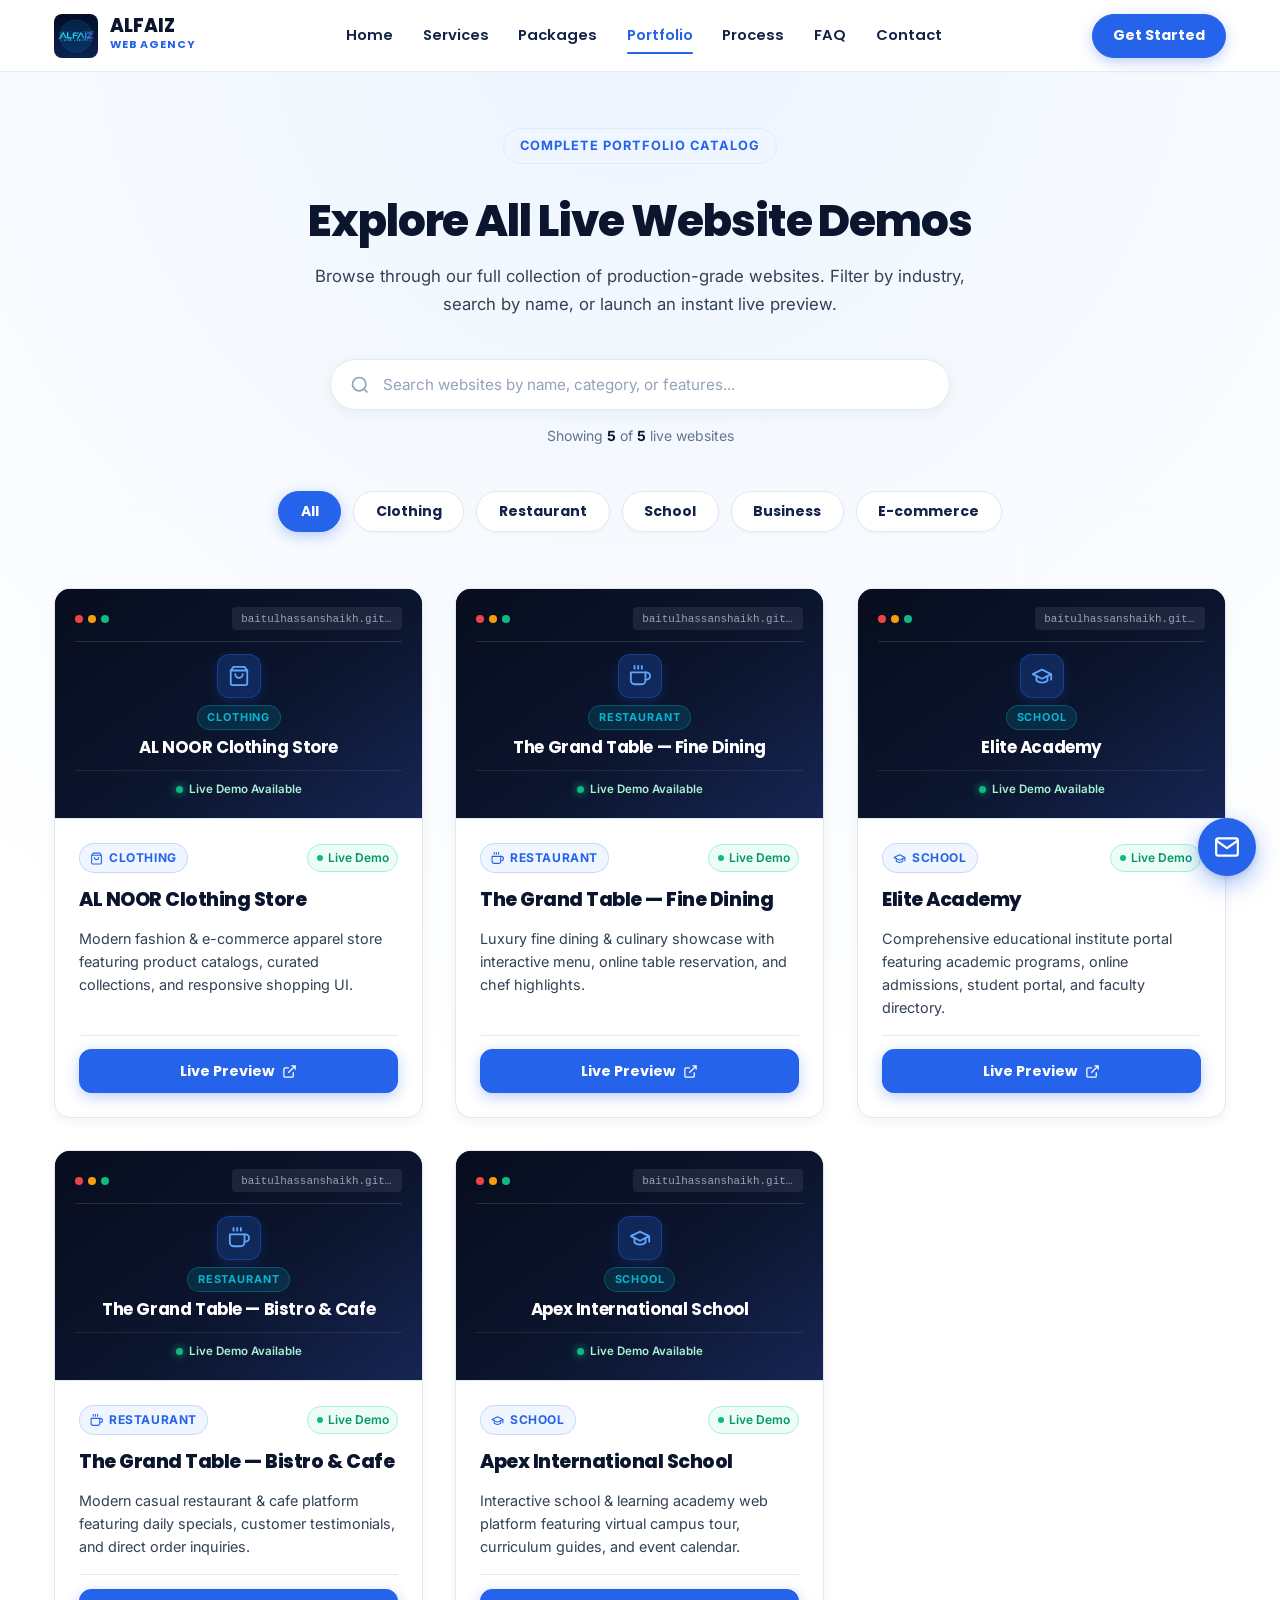
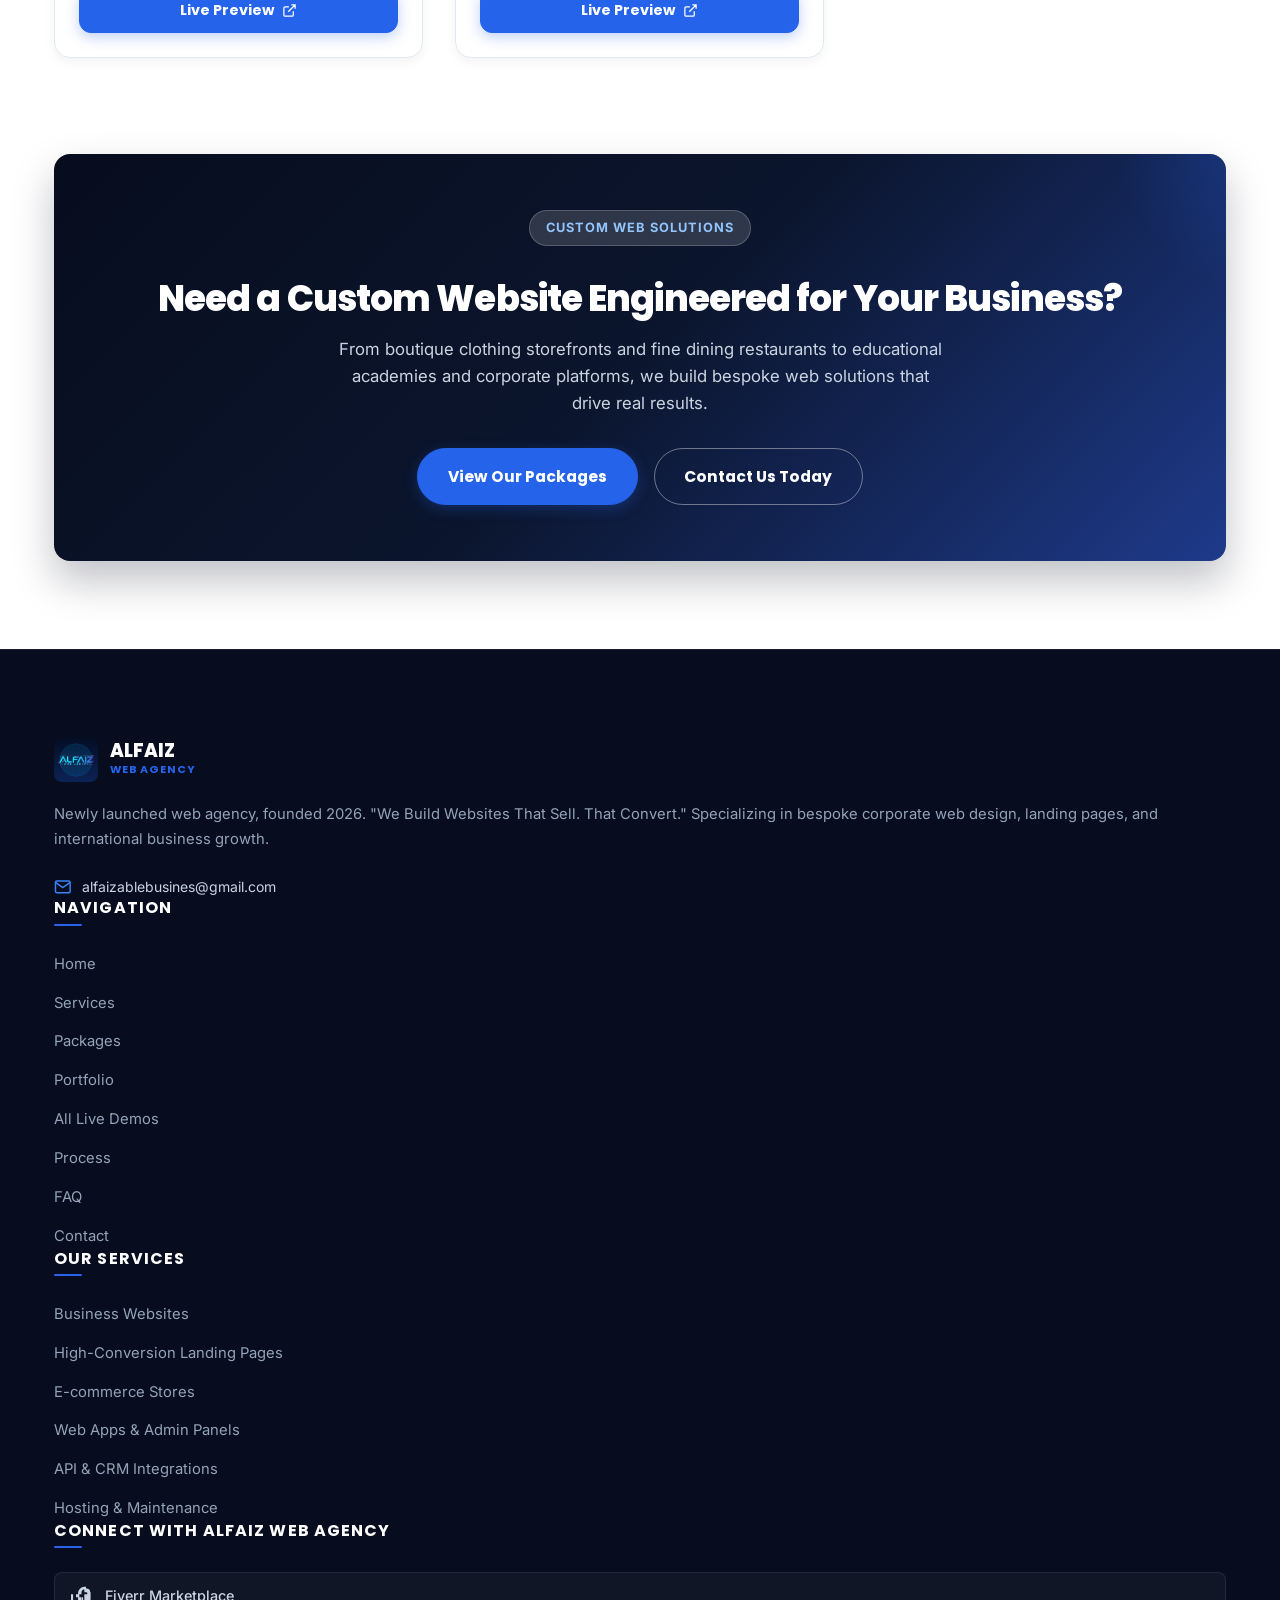
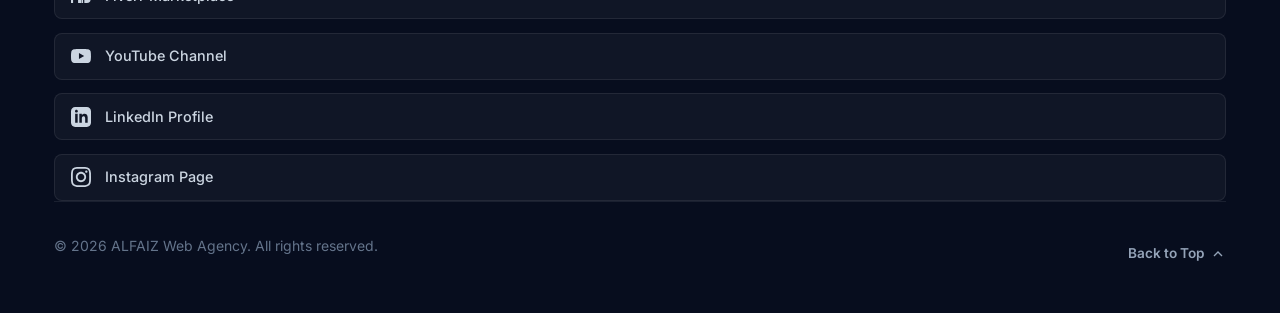
==== demos.html @ a9107b71 "feat: implement dynamic categories, live search, and view all demos system" ====
<!DOCTYPE html>
<html lang="en">
    <head>
        <meta charset="UTF-8">
        <meta name="viewport" content="width=device-width, initial-scale=1.0">
        <!-- Primary SEO Meta Tags -->
        <title>All Live Website Demos | ALFAIZ Web Agency</title>
        <meta name="title" content="All Live Website Demos | ALFAIZ Web Agency">
        <meta name="description" content="Explore the complete collection of production-grade live website demos created by ALFAIZ Web Agency. High-converting restaurants, clothing stores, schools, and business websites.">
        <meta name="keywords" content="web agency portfolio, live website demos, restaurant website demo, clothing website demo, school website demo, ALFAIZ Web Agency">
        <meta name="author" content="ALFAIZ Web Agency">
        <meta name="robots" content="index, follow">
        <!-- Canonical URL -->
        <link rel="canonical" href="https://alfaizwebagency.com/demos.html">
        <!-- Open Graph / Facebook -->
        <meta property="og:type" content="website">
        <meta property="og:url" content="https://alfaizwebagency.com/demos.html">
        <meta property="og:title" content="All Live Website Demos | ALFAIZ Web Agency">
        <meta property="og:description" content="Browse and search all live demo websites built by ALFAIZ Web Agency. Explore restaurant, clothing, school, and corporate business web designs.">
        <meta property="og:image" content="https://alfaizwebagency.com/assets/og-image.png">
        <!-- Twitter Card -->
        <meta name="twitter:card" content="summary_large_image">
        <meta name="twitter:url" content="https://alfaizwebagency.com/demos.html">
        <meta name="twitter:title" content="All Live Website Demos | ALFAIZ Web Agency">
        <meta name="twitter:description" content="Browse and search all live demo websites built by ALFAIZ Web Agency.">
        <meta name="twitter:image" content="https://alfaizwebagency.com/assets/og-image.png">
        <!-- Favicon -->
        <link rel="icon" type="image/png" href="assets/favicon.png">
        <link rel="apple-touch-icon" href="assets/favicon.png">
        <!-- Google Fonts Preconnect & Stylesheets -->
        <link rel="preconnect" href="https://fonts.googleapis.com">
        <link rel="preconnect" href="https://fonts.gstatic.com" crossorigin>
        <link href="https://fonts.googleapis.com/css2?family=Inter:wght@400;500;600;700&family=Poppins:wght@600;700;800&display=swap" rel="stylesheet">
        <!-- Main Stylesheet -->
        <link rel="stylesheet" href="css/style.css">
    </head>
    <body class="page-archive">
        <!-- ========================================================================
       1. NAVBAR
       ======================================================================== -->
        <header class="navbar" id="navbar">
            <div class="container">
                <a href="index.html#hero" class="brand-logo" aria-label="ALFAIZ Web Agency Home">
                    <img
                        src="assets/alfaiz-logo.png"
                        alt="ALFAIZ Web Agency Logo"
                        width="44"
                        height="44"
                        loading="eager"
                    >
                    <div class="brand-text">
                        <span class="brand-name">ALFAIZ</span>
                        <span class="brand-tag">Web Agency</span>
                    </div>
                </a>
                <!-- Navigation Links -->
                <nav class="nav-menu" id="navMenu" aria-label="Main Navigation">
                    <a href="index.html#hero" class="nav-link">Home</a>
                    <a href="index.html#services" class="nav-link">Services</a>
                    <a href="index.html#packages" class="nav-link">Packages</a>
                    <a href="demos.html" class="nav-link active">Portfolio</a>
                    <a href="index.html#process" class="nav-link">Process</a>
                    <a href="index.html#faq" class="nav-link">FAQ</a>
                    <a href="index.html#contact" class="nav-link">Contact</a>
                    <a href="index.html#contact" class="btn btn-primary btn-sm mobile-nav-cta">Get Started</a>
                </nav>
                <!-- Desktop Action CTA & Mobile Hamburger -->
                <div class="nav-actions">
                    <a href="index.html#contact" class="btn btn-primary btn-sm">Get Started</a>
                    <button
                        class="hamburger"
                        id="hamburger"
                        aria-label="Toggle navigation menu"
                        aria-expanded="false"
                        aria-controls="navMenu"
                    >
                        <span></span>
                        <span></span>
                        <span></span>
                    </button>
                </div>
            </div>
        </header>

        <main>
            <!-- ======================================================================
         2. ARCHIVE HERO & SEARCH SECTION
         ====================================================================== -->
            <section class="section archive-hero" id="archiveHero">
                <div class="container">
                    <div class="archive-header reveal reveal-up">
                        <span class="section-tag">Complete Portfolio Catalog</span>
                        <h1 class="archive-title">Explore All Live Website Demos</h1>
                        <p class="archive-subtitle">
                            Browse through our full collection of production-grade websites. Filter by industry, search by name, or launch an instant live preview.
                        </p>
                    </div>

                    <!-- Search Input Box -->
                    <div class="demo-search-container reveal reveal-up">
                        <div class="demo-search-box">
                            <svg class="demo-search-icon" viewBox="0 0 24 24" fill="none" stroke="currentColor" stroke-width="2" aria-hidden="true">
                                <circle cx="11" cy="11" r="8"></circle>
                                <line x1="21" y1="21" x2="16.65" y2="16.65"></line>
                            </svg>
                            <input
                                type="search"
                                id="demoSearchInput"
                                class="demo-search-input"
                                placeholder="Search websites by name, category, or features..."
                                aria-label="Search demo websites by name or category"
                                autocomplete="off"
                            >
                            <button
                                type="button"
                                id="demoSearchClear"
                                class="demo-search-clear"
                                aria-label="Clear search query"
                                style="display: none;"
                            >
                                <svg viewBox="0 0 24 24" fill="none" stroke="currentColor" stroke-width="2">
                                    <line x1="18" y1="6" x2="6" y2="18"></line>
                                    <line x1="6" y1="6" x2="18" y2="18"></line>
                                </svg>
                            </button>
                        </div>
                        <div class="demo-search-status" id="demoSearchStatus" aria-live="polite">
                            Showing <strong id="demoVisibleCount">5</strong> of <strong id="demoTotalCount">5</strong> live websites
                        </div>
                    </div>

                    <!-- Dynamic Category Filter Bar (Populated automatically by js/demos.js) -->
                    <div class="portfolio-filter-bar reveal reveal-up" id="portfolioFilterBar" role="tablist" aria-label="Filter demos by category">
                        <!-- Populated dynamically by js/demos.js -->
                    </div>

                    <!-- Dynamic Portfolio Demo Grid (Populated automatically by js/demos.js) -->
                    <div class="portfolio-grid" id="portfolioGrid" aria-live="polite">
                        <!-- Populated dynamically by js/demos.js -->
                    </div>
                </div>
            </section>

            <!-- ======================================================================
         3. BOTTOM CALL TO ACTION
         ====================================================================== -->
            <section class="section archive-cta-section">
                <div class="container">
                    <div class="archive-cta-card reveal reveal-up">
                        <span class="section-tag" style="background: rgba(255,255,255,0.15); color: #93c5fd; border-color: rgba(255,255,255,0.2);">Custom Web Solutions</span>
                        <h2 class="archive-cta-title">Need a Custom Website Engineered for Your Business?</h2>
                        <p class="archive-cta-desc">
                            From boutique clothing storefronts and fine dining restaurants to educational academies and corporate platforms, we build bespoke web solutions that drive real results.
                        </p>
                        <div class="archive-cta-buttons">
                            <a href="index.html#packages" class="btn btn-primary btn-lg">View Our Packages</a>
                            <a href="index.html#contact" class="btn btn-outline-white btn-lg">Contact Us Today</a>
                        </div>
                    </div>
                </div>
            </section>
        </main>

        <!-- ========================================================================
       4. FOOTER
       ======================================================================== -->
        <footer class="footer" id="footer">
            <div class="container">
                <div class="footer-grid">
                    <!-- Brand Info -->
                    <div class="footer-brand">
                        <a href="index.html#hero" class="brand-logo" aria-label="ALFAIZ Web Agency Home">
                            <img
                                src="assets/alfaiz-logo.png"
                                alt="ALFAIZ Web Agency Logo"
                                width="40"
                                height="40"
                                loading="lazy"
                            >
                            <div class="brand-text">
                                <span class="brand-name">ALFAIZ</span>
                                <span class="brand-tag">Web Agency</span>
                            </div>
                        </a>
                        <p>
                            Newly launched web agency, founded 2026. "We Build Websites That Sell. That Convert." Specializing in bespoke corporate web design, landing pages, and international business growth.
                        </p>
                        <div class="footer-contact-items">
                            <a href="mailto:alfaizablebusines@gmail.com" class="footer-contact-link">
                                <svg
                                    viewBox="0 0 24 24"
                                    fill="none"
                                    stroke="currentColor"
                                    stroke-width="2"
                                >
                                    <path d="M4 4h16c1.1 0 2 .9 2 2v12c0 1.1-.9 2-2 2H4c-1.1 0-2-.9-2-2V6c0-1.1.9-2 2-2z"/>
                                    <polyline points="22,6 12,13 2,6"/>
                                </svg>
                                <span>alfaizablebusines@gmail.com</span>
                            </a>
                        </div>
                    </div>
                    <!-- Quick Links -->
                    <div>
                        <h4 class="footer-title">Navigation</h4>
                        <ul class="footer-links">
                            <li>
                                <a href="index.html#hero" class="footer-link">Home</a>
                            </li>
                            <li>
                                <a href="index.html#services" class="footer-link">Services</a>
                            </li>
                            <li>
                                <a href="index.html#packages" class="footer-link">Packages</a>
                            </li>
                            <li>
                                <a href="index.html#portfolio" class="footer-link">Portfolio</a>
                            </li>
                            <li>
                                <a href="demos.html" class="footer-link">All Live Demos</a>
                            </li>
                            <li>
                                <a href="index.html#process" class="footer-link">Process</a>
                            </li>
                            <li>
                                <a href="index.html#faq" class="footer-link">FAQ</a>
                            </li>
                            <li>
                                <a href="index.html#contact" class="footer-link">Contact</a>
                            </li>
                        </ul>
                    </div>
                    <!-- Services List -->
                    <div>
                        <h4 class="footer-title">Our Services</h4>
                        <ul class="footer-links">
                            <li>
                                <a href="index.html#services" class="footer-link">Business Websites</a>
                            </li>
                            <li>
                                <a href="index.html#services" class="footer-link">High-Conversion Landing Pages</a>
                            </li>
                            <li>
                                <a href="index.html#services" class="footer-link">E-commerce Stores</a>
                            </li>
                            <li>
                                <a href="index.html#services" class="footer-link">Web Apps & Admin Panels</a>
                            </li>
                            <li>
                                <a href="index.html#services" class="footer-link">API & CRM Integrations</a>
                            </li>
                            <li>
                                <a href="index.html#services" class="footer-link">Hosting & Maintenance</a>
                            </li>
                        </ul>
                    </div>
                    <!-- Social Channels -->
                    <div>
                        <h4 class="footer-title">CONNECT WITH ALFAIZ WEB AGENCY</h4>
                        <div class="footer-social-list">
                            <!-- Fiverr Link -->
                            <a
                                href="https://www.fiverr.com/s/kX8pyQg"
                                target="_blank"
                                rel="noopener noreferrer"
                                class="social-connect-btn fiverr"
                                aria-label="ALFAIZ Web Agency on Fiverr"
                            >
                                <svg viewBox="0 0 24 24" fill="currentColor">
                                    <path d="M23 7.5a4.5 4.5 0 00-4.5-4.5H16v4.5h2.5a1 1 0 011 1V10h-3.5v3.5H16v7H12.5v-7H10V10h2.5V8.5a4.5 4.5 0 014.5-4.5H18V1h-2a7.5 7.5 0 00-7.5 7.5V10H6v3.5h2.5v7H12v-7h2.5v7H19a4.5 4.5 0 004.5-4.5V7.5zM2.5 10H0v10.5h2.5V10z"/>
                                </svg>
                                <span>Fiverr Marketplace</span>
                            </a>
                            <!-- YouTube Link -->
                            <a
                                href="https://www.youtube.com/@alfaizwebagency"
                                target="_blank"
                                rel="noopener noreferrer"
                                class="social-connect-btn youtube"
                                aria-label="ALFAIZ Web Agency on YouTube"
                            >
                                <svg viewBox="0 0 24 24" fill="currentColor">
                                    <path d="M23.498 6.186a3.016 3.016 0 00-2.122-2.136C19.505 3.545 12 3.545 12 3.545s-7.505 0-9.377.505A3.017 3.017 0 00.502 6.186C0 8.07 0 12 0 12s0 3.93.502 5.814a3.016 3.016 0 002.122 2.136c1.871.505 9.376.505 9.376.505s7.505 0 9.377-.505a3.015 3.015 0 002.122-2.136C24 15.93 24 12 24 12s0-3.93-.502-5.814zM9.545 15.568V8.432L15.818 12l-6.273 3.568z"/>
                                </svg>
                                <span>YouTube Channel</span>
                            </a>
                            <!-- LinkedIn Link -->
                            <a
                                href="https://www.linkedin.com/in/alfaiz-web-aggency-9a6088423/"
                                target="_blank"
                                rel="noopener noreferrer"
                                class="social-connect-btn linkedin"
                                aria-label="ALFAIZ Web Agency on LinkedIn"
                            >
                                <svg viewBox="0 0 24 24" fill="currentColor">
                                    <path d="M19 0h-14c-2.761 0-5 2.239-5 5v14c0 2.761 2.239 5 5 5h14c2.762 0 5-2.239 5-5v-14c0-2.761-2.238-5-5-5zm-11 19h-3v-11h3v11zm-1.5-12.268c-.966 0-1.75-.79-1.75-1.764s.784-1.764 1.75-1.764 1.75.79 1.75 1.764-.783 1.764-1.75 1.764zm13.5 12.268h-3v-5.604c0-3.368-4-3.113-4 0v5.604h-3v-11h3v1.765c1.396-2.586 7-2.777 7 2.476v6.759z"/>
                                </svg>
                                <span>LinkedIn Profile</span>
                            </a>
                            <!-- Instagram Link -->
                            <a
                                href="https://www.instagram.com/alfaizweb"
                                target="_blank"
                                rel="noopener noreferrer"
                                class="social-connect-btn instagram"
                                aria-label="ALFAIZ Web Agency on Instagram"
                            >
                                <svg viewBox="0 0 24 24" fill="currentColor">
                                    <path d="M12 2.163c3.204 0 3.584.012 4.85.07 3.252.148 4.771 1.691 4.919 4.919.058 1.265.069 1.645.069 4.849 0 3.205-.012 3.584-.069 4.849-.149 3.225-1.664 4.771-4.919 4.919-1.266.058-1.644.07-4.85.07-3.204 0-3.584-.012-4.849-.07-3.26-.149-4.771-1.699-4.919-4.92-.058-1.265-.07-1.644-.07-4.849 0-3.204.013-3.583.07-4.849.149-3.227 1.664-4.771 4.919-4.919 1.266-.057 1.645-.069 4.849-.069zm0-2.163c-3.259 0-3.667.014-4.947.072-4.358.2-6.78 2.618-6.98 6.98-.059 1.281-.073 1.689-.073 4.948 0 3.259.014 3.668.072 4.948.2 4.358 2.618 6.78 6.98 6.98 1.281.058 1.689.072 4.948.072 3.259 0 3.668-.014 4.948-.072 4.354-.2 6.782-2.618 6.979-6.98.059-1.28.073-1.689.073-4.948 0-3.259-.014-3.667-.072-4.947-.196-4.354-2.617-6.78-6.979-6.98-1.281-.059-1.69-.073-4.949-.073zm0 5.838c-3.403 0-6.162 2.759-6.162 6.162s2.759 6.163 6.162 6.163 6.162-2.759 6.162-6.163c0-3.403-2.759-6.162-6.162-6.162zm0 10.162c-2.209 0-4-1.79-4-4 0-2.209 1.791-4 4-4s4 1.791 4 4c0 2.21-1.791 4-4 4zm6.406-11.845c-.796 0-1.441.645-1.441 1.44s.645 1.44 1.441 1.44c.795 0 1.439-.645 1.439-1.44s-.644-1.44-1.439-1.44z"/>
                                </svg>
                                <span>Instagram Page</span>
                            </a>
                        </div>
                    </div>
                </div>
                <!-- Copyright Bottom Bar -->
                <div class="footer-bottom">
                    <p>&copy; 2026 ALFAIZ Web Agency. All rights reserved.</p>
                    <a href="demos.html#archiveHero" class="back-to-top" aria-label="Back to top of page">
                        <span>Back to Top</span>
                        <svg
                            viewBox="0 0 24 24"
                            fill="none"
                            stroke="currentColor"
                            stroke-width="2"
                        >
                            <polyline points="18 15 12 9 6 15"/>
                        </svg>
                    </a>
                </div>
            </div>
        </footer>

        <!-- ========================================================================
       Floating Email Button
       ======================================================================== -->
        <aside class="floating-email-wrapper" aria-label="Quick Email Contact">
            <a href="mailto:alfaizablebusines@gmail.com?subject=New%20Project%20Inquiry" class="floating-email-btn" aria-label="Email ALFAIZ Web Agency">
                <span class="floating-email-tooltip" role="tooltip">Email Us</span>
                <svg
                    viewBox="0 0 24 24"
                    fill="none"
                    stroke="currentColor"
                    stroke-width="2"
                    stroke-linecap="round"
                    stroke-linejoin="round"
                    aria-hidden="true"
                >
                    <path d="M4 4h16c1.1 0 2 .9 2 2v12c0 1.1-.9 2-2 2H4c-1.1 0-2-.9-2-2V6c0-1.1.9-2 2-2z"/>
                    <polyline points="22,6 12,13 2,6"/>
                </svg>
            </a>
        </aside>

        <!-- Portfolio Demos Management Script (Central Dynamic System) -->
        <script src="js/demos.js"></script>
        <!-- Main JavaScript File -->
        <script src="js/main.js"></script>
    </body>
</html>
---- css/style.css ----
/* ==========================================================================
   ALFAIZ Web Agency - Production Stylesheet (Revised)
   Author: ALFAIZ Web Agency
   Version: 2.0.0 (Refined Corporate Design)
   Palette: Soft Blue Primary, Dark Navy Headings/Footer, White/Cyan Accents
   Fonts: Poppins (Headings), Inter (Body)
   ========================================================================== */

/* --------------------------------------------------------------------------
   1. Design Tokens & CSS Variables
   [REVISION]: Consistent 16px card radius, increased section spacing,
   single clear primary accent color, and soft modern shadows.
   -------------------------------------------------------------------------- */
:root {
  /* [REVISION]: Single clear primary accent blue from logo */
  --color-primary: #2563eb;
  --color-primary-hover: #1d4ed8;
  --color-primary-light: #3b82f6;
  --color-primary-subtle: #eff6ff;
  --color-primary-soft: #dbeafe;

  /* Dark Navy for Headings, Header & Footer */
  --color-navy-950: #070d1e;
  --color-navy-900: #0b152d;
  --color-navy-800: #132347;
  --color-navy-700: #1e3567;

  /* Accent Tints */
  --color-accent-cyan: #06b6d4;
  --color-accent-cyan-light: #e0f7fa;

  /* Neutral Backgrounds & Text */
  --color-bg-body: #ffffff;
  --color-bg-alt: #f8fafc;
  --color-bg-card: #ffffff;
  --color-text-main: #334155;
  --color-text-muted: #64748b;
  --color-text-light: #94a3b8;
  --color-white: #ffffff;
  --color-border-light: #e2e8f0;
  --color-border-hover: #cbd5e1;

  /* Status Colors */
  --color-success: #10b981;
  --color-success-bg: #ecfdf5;
  --color-error: #ef4444;
  --color-error-bg: #fef2f2;

  /* Typography */
  --font-heading: 'Poppins', -apple-system, BlinkMacSystemFont, 'Segoe UI', Roboto, sans-serif;
  --font-body: 'Inter', -apple-system, BlinkMacSystemFont, 'Segoe UI', Roboto, sans-serif;

  /* Soft Shadows */
  --shadow-xs: 0 1px 3px rgba(11, 21, 45, 0.04);
  --shadow-sm: 0 4px 12px rgba(11, 21, 45, 0.05);
  --shadow-md: 0 12px 28px -6px rgba(11, 21, 45, 0.08), 0 6px 12px -4px rgba(11, 21, 45, 0.03);
  --shadow-lg: 0 24px 44px -8px rgba(11, 21, 45, 0.12), 0 12px 18px -6px rgba(11, 21, 45, 0.04);
  --shadow-card-hover: 0 18px 36px -4px rgba(37, 99, 235, 0.14), 0 8px 16px -2px rgba(11, 21, 45, 0.05);

  /* [REVISION]: Uniform 16px radius for all cards */
  --radius-card: 16px;
  --radius-sm: 8px;
  --radius-md: 12px;
  --radius-full: 9999px;

  /* Transitions */
  --transition-fast: 0.18s ease;
  --transition-normal: 0.28s ease;
  --transition-slow: 0.45s cubic-bezier(0.16, 1, 0.3, 1);

  /* [REVISION]: Increased spacing between sections */
  --container-max: 1220px;
  --section-padding: 7rem 1.5rem;
  --header-height: 72px;
  --header-height-compact: 62px;
}

/* --------------------------------------------------------------------------
   2. Modern Reset & Base Typography
   -------------------------------------------------------------------------- */
*,
*::before,
*::after {
  box-sizing: border-box;
  margin: 0;
  padding: 0;
}

html {
  scroll-behavior: smooth;
  font-size: 16px;
  -webkit-text-size-adjust: 100%;
  overflow-x: hidden;
  width: 100%;
  max-width: 100%;
}

body {
  font-family: var(--font-body);
  color: var(--color-text-main);
  background-color: var(--color-bg-body);
  line-height: 1.68;
  overflow-x: hidden;
  width: 100%;
  max-width: 100%;
  position: relative;
  -webkit-font-smoothing: antialiased;
  -moz-osx-font-smoothing: grayscale;
}

/* [REVISION]: Bolder headings with tighter letter spacing */
h1, h2, h3, h4, h5, h6 {
  font-family: var(--font-heading);
  color: var(--color-navy-900);
  line-height: 1.2;
  font-weight: 800;
  letter-spacing: -0.025em;
}

p {
  margin-bottom: 1rem;
}

p:last-child {
  margin-bottom: 0;
}

a {
  color: var(--color-primary);
  text-decoration: none;
  transition: color var(--transition-fast);
}

a:hover {
  color: var(--color-primary-hover);
}

img, svg {
  display: block;
  max-width: 100%;
  height: auto;
}

button, input, select, textarea {
  font-family: inherit;
  font-size: inherit;
  color: inherit;
  border: none;
  background: none;
}

button {
  cursor: pointer;
}

ul, ol {
  list-style: none;
}

:focus-visible {
  outline: 2px solid var(--color-primary);
  outline-offset: 3px;
}

.container {
  width: 100%;
  max-width: var(--container-max);
  margin-left: auto;
  margin-right: auto;
  padding-left: clamp(1rem, 3.5vw, 1.5rem);
  padding-right: clamp(1rem, 3.5vw, 1.5rem);
  box-sizing: border-box;
}

.section {
  padding: var(--section-padding);
  position: relative;
}

.section-alt {
  background-color: var(--color-bg-alt);
}

.section-header {
  text-align: center;
  max-width: 720px;
  margin: 0 auto 4rem auto;
}

.section-tag {
  display: inline-flex;
  align-items: center;
  gap: 0.5rem;
  padding: 0.4rem 1rem;
  background-color: var(--color-primary-subtle);
  color: var(--color-primary);
  border: 1px solid var(--color-primary-soft);
  border-radius: var(--radius-full);
  font-size: 0.8rem;
  font-weight: 700;
  text-transform: uppercase;
  letter-spacing: 0.08em;
  margin-bottom: 1.15rem;
}

.section-title {
  font-size: clamp(2rem, 3.8vw, 2.85rem);
  color: var(--color-navy-900);
  margin-bottom: 1.1rem;
  font-weight: 800;
}

.section-subtitle {
  font-size: 1.125rem;
  color: var(--color-text-muted);
  line-height: 1.65;
}

/* --------------------------------------------------------------------------
   3. Buttons & Interactive Controls
   [REVISION]: Single primary brand accent blue button; no WhatsApp buttons
   -------------------------------------------------------------------------- */
.btn {
  display: inline-flex;
  min-height: 44px;
  align-items: center;
  justify-content: center;
  gap: 0.6rem;
  padding: 0.9rem 1.85rem;
  font-family: var(--font-heading);
  font-weight: 700;
  font-size: 0.975rem;
  border-radius: var(--radius-full);
  transition: all var(--transition-normal);
  text-align: center;
  white-space: nowrap;
  box-shadow: var(--shadow-xs);
  position: relative;
  overflow: hidden;
}

.btn svg {
  width: 1.15rem;
  height: 1.15rem;
  transition: transform var(--transition-fast);
}

.btn:hover svg {
  transform: translateX(3px);
}

.btn-primary {
  background: var(--color-primary);
  color: var(--color-white);
  border: 1.5px solid var(--color-primary);
  box-shadow: 0 4px 14px rgba(37, 99, 235, 0.3);
}

.btn-primary:hover {
  background: var(--color-primary-hover);
  border-color: var(--color-primary-hover);
  color: var(--color-white);
  transform: translateY(-2px);
  box-shadow: 0 8px 22px rgba(37, 99, 235, 0.4);
}

.btn-outline {
  background: var(--color-white);
  color: var(--color-navy-900);
  border: 1.5px solid var(--color-border-light);
}

.btn-outline:hover {
  border-color: var(--color-primary);
  color: var(--color-primary);
  transform: translateY(-2px);
  box-shadow: var(--shadow-sm);
}

.btn-sm {
  min-height: 44px;
  padding: 0.55rem 1.25rem;
  font-size: 0.875rem;
}

.btn-block {
  width: 100%;
}

/* --------------------------------------------------------------------------
   4. Navbar
   -------------------------------------------------------------------------- */
.navbar {
  position: fixed;
  top: 0;
  left: 0;
  width: 100%;
  height: var(--header-height);
  background: rgba(255, 255, 255, 0.95);
  backdrop-filter: blur(14px);
  -webkit-backdrop-filter: blur(14px);
  border-bottom: 1px solid rgba(226, 232, 240, 0.8);
  z-index: 1000;
  transition: height var(--transition-normal), box-shadow var(--transition-normal);
}

.navbar.scrolled {
  height: var(--header-height-compact);
  background: rgba(255, 255, 255, 0.98);
  box-shadow: 0 4px 20px rgba(11, 21, 45, 0.08);
  border-bottom-color: var(--color-border-light);
}

.navbar .container {
  height: 100%;
  display: flex;
  align-items: center;
  justify-content: space-between;
}

.brand-logo {
  display: flex;
  align-items: center;
  gap: 0.75rem;
  text-decoration: none;
  font-family: var(--font-heading);
  font-weight: 800;
  font-size: 1.25rem;
  color: var(--color-navy-900);
}

.brand-logo img {
  height: 44px;
  width: auto;
  border-radius: var(--radius-sm);
  transition: transform var(--transition-normal);
  object-fit: contain;
}

.navbar.scrolled .brand-logo img {
  height: 38px;
}

.brand-logo:hover img {
  transform: scale(1.04);
}

.brand-text {
  display: flex;
  flex-direction: column;
}

.brand-name {
  font-size: 1.15rem;
  font-weight: 800;
  color: var(--color-navy-900);
  line-height: 1.1;
}

.brand-tag {
  font-size: 0.68rem;
  color: var(--color-primary);
  font-weight: 700;
  letter-spacing: 0.08em;
  text-transform: uppercase;
}

.nav-menu {
  display: flex;
  align-items: center;
  gap: 1.85rem;
}

.nav-menu .mobile-nav-cta {
  display: none;
}

.nav-link {
  font-family: var(--font-heading);
  font-size: 0.925rem;
  font-weight: 600;
  color: var(--color-navy-800);
  padding: 0.4rem 0;
  position: relative;
  transition: color var(--transition-fast);
}

.nav-link::after {
  content: '';
  position: absolute;
  bottom: 0;
  left: 0;
  width: 0;
  height: 2px;
  background-color: var(--color-primary);
  border-radius: var(--radius-full);
  transition: width var(--transition-normal);
}

.nav-link:hover,
.nav-link.active {
  color: var(--color-primary);
}

.nav-link:hover::after,
.nav-link.active::after {
  width: 100%;
}

.nav-actions {
  display: flex;
  align-items: center;
  gap: 1rem;
}

.hamburger {
  display: none;
  width: 44px;
  height: 44px;
  min-width: 44px;
  min-height: 44px;
  background: var(--color-primary-subtle);
  border: 1px solid var(--color-primary-soft);
  border-radius: var(--radius-sm);
  align-items: center;
  justify-content: center;
  flex-direction: column;
  gap: 5px;
  cursor: pointer;
  z-index: 1100;
}

.hamburger span {
  display: block;
  width: 20px;
  height: 2px;
  background-color: var(--color-navy-900);
  border-radius: 2px;
  transition: transform var(--transition-normal), opacity var(--transition-normal);
}

.hamburger.is-active span:nth-child(1) {
  transform: translateY(7px) rotate(45deg);
}

.hamburger.is-active span:nth-child(2) {
  opacity: 0;
}

.hamburger.is-active span:nth-child(3) {
  transform: translateY(-7px) rotate(-45deg);
}

/* --------------------------------------------------------------------------
   5. Hero Section
   [REVISION]: Layout fixed: padding-bottom at least 48px, 16px extra space
   between subtext and buttons, headline line breaks on desktop.
   -------------------------------------------------------------------------- */
.hero {
  padding-top: calc(var(--header-height) + 2rem);
  padding-bottom: clamp(64px, 8vh, 88px); /* [REVISION]: padding-bottom at least 64px */
  background: linear-gradient(135deg, #f0f7ff 0%, #e0f2fe 50%, #eff6ff 100%);
  position: relative;
  overflow: hidden;
  box-sizing: border-box;
}

.hero .container {
  display: grid;
  grid-template-columns: 1.05fr 0.95fr;
  align-items: center;
  gap: clamp(1.75rem, 3.5vw, 3rem);
  position: relative;
  z-index: 2;
}

.hero-content {
  max-width: 580px;
}

.hero-pill {
  display: inline-flex;
  align-items: center;
  gap: 0.5rem;
  padding: 0.35rem 0.9rem;
  background: var(--color-white);
  border: 1px solid rgba(37, 99, 235, 0.2);
  border-radius: var(--radius-full);
  font-size: 0.8125rem;
  font-weight: 700;
  color: var(--color-primary);
  margin-bottom: 1rem;
  box-shadow: var(--shadow-xs);
}

.hero-pill .pulse-dot {
  width: 8px;
  height: 8px;
  border-radius: 50%;
  background-color: var(--color-primary);
}

.hero-title {
  font-size: clamp(2.2rem, 3.8vw, 3.4rem);
  color: var(--color-navy-900);
  line-height: 1.15;
  margin-bottom: 0.85rem;
  font-weight: 800;
  letter-spacing: -0.025em;
}

/* [REVISION]: Headline line breaks on desktop: "Business Websites That" & "Bring Customers" */
.hero-title-break {
  display: block;
}

.hero-title .highlight-blue {
  color: var(--color-primary);
}

.hero-tagline {
  font-family: var(--font-heading);
  font-size: clamp(1.05rem, 1.4vw, 1.18rem);
  font-weight: 700;
  color: var(--color-navy-800);
  margin-bottom: 0.75rem;
  line-height: 1.35;
}

.hero-subtext {
  font-size: clamp(0.925rem, 1.25vw, 1.025rem);
  color: var(--color-text-main);
  line-height: 1.62;
  margin-bottom: calc(1.25rem + 16px); /* [REVISION]: 16px more space between subtext and buttons */
  max-width: 540px;
}

.hero-cta-group {
  display: flex;
  flex-wrap: wrap;
  align-items: center;
  gap: 1rem;
}

.hero-cta-group .btn {
  padding: 0.75rem 1.6rem;
  font-size: 0.95rem;
}

/* [REVISION]: Hero Right-Side Looping Decorative Workflow Animation
   12-second CSS keyframe loop displaying four stage scenes:
   - Card height auto, with no fixed height.
   - display: flex; flex-direction: column; gap: 16px; padding: 24px.
   - Scale wireframe and code scenes with width: 100% and aspect-ratio: 4 / 3.
   - Stage tracker and footer row inside the card.
   -------------------------------------------------------------------------- */
.hero-banner-wrapper {
  position: relative;
  width: 100%;
  max-width: 480px;
  margin: 0 auto;
}

.workflow-card {
  background: linear-gradient(145deg, #ffffff 0%, #f0f7ff 55%, #e0f2fe 100%);
  border: 1.5px solid rgba(37, 99, 235, 0.18);
  border-radius: var(--radius-card); /* 16px */
  box-shadow: 0 20px 40px -8px rgba(37, 99, 235, 0.14), 0 8px 18px -4px rgba(11, 21, 45, 0.06);
  padding: 24px; /* [REVISION]: 24px padding */
  width: 100%;
  max-width: 100%;
  height: auto; /* [REVISION]: Card height auto, no fixed height */
  display: flex; /* [REVISION]: display: flex; flex-direction: column; gap: 16px */
  flex-direction: column;
  gap: 16px;
  position: relative;
  overflow: hidden;
  box-sizing: border-box;
}

/* Card Header: ALFAIZ Inbox with window dots on the left */
.workflow-card-header {
  display: flex;
  align-items: center;
  justify-content: space-between;
  padding-bottom: 12px;
  border-bottom: 1px solid rgba(37, 99, 235, 0.12);
  margin-bottom: 0;
}

.workflow-window-dots {
  display: flex;
  align-items: center;
  gap: 6px;
}

.workflow-dot {
  width: 10px;
  height: 10px;
  border-radius: 50%;
  display: inline-block;
}

.dot-red { background-color: #ef4444; }
.dot-yellow { background-color: #f59e0b; }
.dot-green { background-color: #10b981; }

.workflow-header-title {
  display: inline-flex;
  align-items: center;
  gap: 0.45rem;
  font-family: var(--font-heading);
  font-size: 0.8125rem;
  font-weight: 700;
  color: var(--color-navy-900);
  background: rgba(255, 255, 255, 0.85);
  padding: 0.25rem 0.75rem;
  border-radius: var(--radius-full);
  border: 1px solid rgba(37, 99, 235, 0.15);
}

.workflow-header-icon {
  width: 14px;
  height: 14px;
  stroke: var(--color-primary);
}

/* Workflow Visual Loop Body */
.workflow-card-body {
  display: flex;
  flex-direction: column;
  position: relative;
  gap: 16px;
  width: 100%;
}

/* [REVISION]: 4-Stage Scene Viewport: aspect-ratio 4/3 scales responsively without overflowing */
.hero-scenes-viewport {
  position: relative;
  width: 100%;
  aspect-ratio: 4 / 3;
  overflow: hidden;
  border-radius: 8px;
}

.scene-stage {
  position: absolute;
  top: 0;
  left: 0;
  width: 100%;
  height: 100%;
  display: flex;
  flex-direction: column;
  justify-content: space-between;
  gap: 8px;
  opacity: 0;
  pointer-events: none;
  box-sizing: border-box;
  will-change: opacity, transform;
}

/* Caption pill at bottom of each scene */
.scene-caption {
  display: inline-flex;
  align-items: center;
  gap: 0.45rem;
  font-size: 0.75rem;
  font-weight: 600;
  color: var(--color-primary);
  background: rgba(255, 255, 255, 0.92);
  padding: 0.22rem 0.65rem;
  border-radius: var(--radius-full);
  border: 1px solid rgba(37, 99, 235, 0.16);
  align-self: flex-start;
  box-shadow: 0 2px 6px rgba(11, 21, 45, 0.04);
}

.caption-icon {
  width: 13px;
  height: 13px;
  stroke: var(--color-primary);
  flex-shrink: 0;
}

/* --------------------------------------------------------------------------
   STAGE 1: CONSULTATION (0s to 3s)
   -------------------------------------------------------------------------- */
.scene-consultation {
  animation: stage1Scene 12s infinite ease-in-out;
}

.chat-messages-wrap {
  display: flex;
  flex-direction: column;
  gap: 0.6rem;
  width: 100%;
}

.workflow-bubble {
  padding: 0.55rem 0.85rem;
  font-size: 0.8125rem;
  line-height: 1.42;
  box-shadow: 0 4px 12px rgba(11, 21, 45, 0.05);
  word-break: break-word;
  will-change: transform, opacity;
}

.workflow-bubble p {
  margin: 0;
}

.client-bubble {
  align-self: flex-start;
  max-width: 84%;
  background: var(--color-white);
  color: var(--color-navy-900);
  border: 1px solid rgba(37, 99, 235, 0.14);
  border-radius: 14px 14px 14px 4px;
  animation: stage1ClientBubble 12s infinite cubic-bezier(0.16, 1, 0.3, 1);
}

.reply-bubble {
  align-self: flex-end;
  max-width: 84%;
  background: var(--color-primary);
  color: #ffffff;
  border-radius: 14px 14px 4px 14px;
  box-shadow: 0 4px 14px rgba(37, 99, 235, 0.25);
  animation: stage1ReplyBubble 12s infinite cubic-bezier(0.16, 1, 0.3, 1);
}

/* Stage 1 Keyframe: Consultation Scene Container */
@keyframes stage1Scene {
  0% {
    opacity: 1;
    transform: none;
    pointer-events: auto;
  }
  22.5% {
    opacity: 1;
    transform: none;
  }
  25%, 100% {
    opacity: 0;
    transform: translateY(-8px);
    pointer-events: none;
  }
}

/* Stage 1 Keyframe: Client Bubble Slide from Left */
@keyframes stage1ClientBubble {
  0% {
    opacity: 0;
    transform: translateX(-20px);
  }
  4.5%, 22.5% {
    opacity: 1;
    transform: translateX(0);
  }
  25%, 100% {
    opacity: 0;
    transform: translateX(-20px);
  }
}

/* Stage 1 Keyframe: Reply Bubble Slide from Right */
@keyframes stage1ReplyBubble {
  0%, 6.5% {
    opacity: 0;
    transform: translateX(20px);
  }
  11.5%, 22.5% {
    opacity: 1;
    transform: translateX(0);
  }
  25%, 100% {
    opacity: 0;
    transform: translateX(20px);
  }
}

/* --------------------------------------------------------------------------
   STAGE 2: DESIGN (3s to 6s)
   -------------------------------------------------------------------------- */
.scene-design {
  animation: stage2Scene 12s infinite ease-in-out;
}

.design-canvas {
  background: #ffffff;
  border: 1px solid rgba(37, 99, 235, 0.16);
  border-radius: 10px;
  padding: 0.65rem 0.85rem;
  box-shadow: 0 4px 14px rgba(11, 21, 45, 0.04);
  display: flex;
  flex-direction: column;
  gap: 0.45rem;
  width: 100%;
  box-sizing: border-box;
}

.design-swatches {
  display: flex;
  align-items: center;
  gap: 0.4rem;
  animation: stage2Swatches 12s infinite ease-out;
}

.swatch-label {
  font-size: 0.68rem;
  font-weight: 700;
  color: var(--color-text-muted);
  text-transform: uppercase;
  letter-spacing: 0.04em;
}

.swatch-pill {
  width: 14px;
  height: 14px;
  border-radius: 50%;
  border: 1.5px solid #ffffff;
  box-shadow: 0 1px 3px rgba(0, 0, 0, 0.15);
}

.swatch-soft-blue { background: #60a5fa; }
.swatch-navy { background: #0b152d; }
.swatch-cyan { background: #38bdf8; }

.wireframe-art {
  display: flex;
  flex-direction: column;
  gap: 0.35rem;
  width: 100%;
}

.wireframe-nav {
  display: flex;
  justify-content: space-between;
  align-items: center;
  padding: 0.25rem 0.45rem;
  border: 1.5px solid var(--color-primary);
  border-radius: 5px;
  background: rgba(37, 99, 235, 0.03);
  animation: stage2WireNav 12s infinite ease-out;
}

.wire-logo {
  width: 36px;
  height: 7px;
  background: var(--color-primary);
  border-radius: 2px;
}

.wire-links {
  display: flex;
  gap: 4px;
}

.wire-links span {
  width: 14px;
  height: 5px;
  background: rgba(37, 99, 235, 0.4);
  border-radius: 2px;
}

.wireframe-hero {
  display: flex;
  flex-direction: column;
  align-items: center;
  gap: 0.25rem;
  padding: 0.45rem 0.35rem;
  border: 1.5px dashed var(--color-primary);
  border-radius: 5px;
  background: rgba(37, 99, 235, 0.02);
  animation: stage2WireHero 12s infinite ease-out;
}

.wire-heading {
  width: 60%;
  height: 7px;
  background: var(--color-primary);
  border-radius: 2px;
}

.wire-subtext {
  width: 80%;
  height: 4px;
  background: rgba(37, 99, 235, 0.35);
  border-radius: 2px;
}

.wire-btn {
  width: 42px;
  height: 9px;
  background: var(--color-primary);
  border-radius: 3px;
}

.wireframe-cards {
  display: grid;
  grid-template-columns: repeat(3, 1fr);
  gap: 0.35rem;
  animation: stage2WireCards 12s infinite ease-out;
}

.wire-card {
  border: 1.5px solid var(--color-primary);
  border-radius: 5px;
  padding: 0.3rem 0.2rem;
  display: flex;
  flex-direction: column;
  align-items: center;
  gap: 0.2rem;
  background: #ffffff;
}

.wire-card-icon {
  width: 12px;
  height: 12px;
  border-radius: 50%;
  border: 1.5px solid var(--color-primary);
}

.wire-card-line {
  width: 75%;
  height: 4px;
  background: rgba(37, 99, 235, 0.35);
  border-radius: 2px;
}

/* Stage 2 Keyframe: Design Scene Container */
@keyframes stage2Scene {
  0%, 24.9% {
    opacity: 0;
    transform: translateY(8px);
    pointer-events: none;
  }
  25% {
    opacity: 1;
    transform: translateY(0);
    pointer-events: auto;
  }
  47.5% {
    opacity: 1;
    transform: translateY(0);
  }
  50%, 100% {
    opacity: 0;
    transform: translateY(-8px);
    pointer-events: none;
  }
}

/* Stage 2 Keyframe: Swatches Fade In */
@keyframes stage2Swatches {
  0%, 25.5% {
    opacity: 0;
    transform: translateY(-6px);
  }
  29%, 47.5% {
    opacity: 1;
    transform: translateY(0);
  }
  50%, 100% {
    opacity: 0;
    transform: translateY(-6px);
  }
}

/* Stage 2 Keyframe: Wireframe Navbar Reveal */
@keyframes stage2WireNav {
  0%, 28% {
    opacity: 0;
    transform: scaleX(0.85);
  }
  32%, 47.5% {
    opacity: 1;
    transform: scaleX(1);
  }
  50%, 100% {
    opacity: 0;
  }
}

/* Stage 2 Keyframe: Wireframe Hero Block Reveal */
@keyframes stage2WireHero {
  0%, 32% {
    opacity: 0;
    transform: translateY(6px);
  }
  36%, 47.5% {
    opacity: 1;
    transform: translateY(0);
  }
  50%, 100% {
    opacity: 0;
  }
}

/* Stage 2 Keyframe: Wireframe Service Cards Reveal */
@keyframes stage2WireCards {
  0%, 36.5% {
    opacity: 0;
    transform: translateY(8px);
  }
  41%, 47.5% {
    opacity: 1;
    transform: translateY(0);
  }
  50%, 100% {
    opacity: 0;
  }
}

/* --------------------------------------------------------------------------
   STAGE 3: DEVELOPMENT (6s to 9s)
   -------------------------------------------------------------------------- */
.scene-development {
  animation: stage3Scene 12s infinite ease-in-out;
}

.code-editor-panel {
  background: #0b152d;
  border: 1px solid rgba(37, 99, 235, 0.28);
  border-radius: 10px;
  padding: 0.6rem 0.8rem;
  box-shadow: 0 8px 24px rgba(11, 21, 45, 0.16);
  display: flex;
  flex-direction: column;
  gap: 0.45rem;
  width: 100%;
  box-sizing: border-box;
}

.editor-header {
  display: flex;
  align-items: center;
  justify-content: space-between;
  padding-bottom: 0.35rem;
  border-bottom: 1px solid rgba(255, 255, 255, 0.1);
}

.editor-dots {
  display: flex;
  gap: 4px;
}

.editor-dots span {
  width: 6px;
  height: 6px;
  border-radius: 50%;
  background: rgba(255, 255, 255, 0.3);
}

.editor-file {
  font-family: monospace;
  font-size: 0.68rem;
  color: #94a3b8;
}

.editor-body {
  display: flex;
  flex-direction: column;
  gap: 0.3rem;
  font-family: 'Consolas', 'Courier New', monospace;
  font-size: clamp(0.7rem, 2.3vw, 0.78rem);
  line-height: 1.45;
}

.code-line {
  display: flex;
  align-items: center;
  gap: 0.5rem;
  white-space: nowrap;
  overflow: hidden;
}

.line-num {
  color: #475569;
  width: 12px;
  flex-shrink: 0;
  user-select: none;
  font-size: 0.68rem;
}

.code-text {
  color: #38bdf8;
  font-weight: 500;
}

.code-line-1 {
  animation: stage3CodeLine1 12s infinite ease-out;
}

.code-line-2 {
  animation: stage3CodeLine2 12s infinite ease-out;
}

.code-line-3 {
  animation: stage3CodeLine3 12s infinite ease-out;
}

.code-cursor {
  display: inline-block;
  width: 6px;
  height: 12px;
  background: #38bdf8;
  margin-left: 3px;
  vertical-align: middle;
  animation: stage3CursorBlink 0.8s infinite;
}

/* Stage 3 Keyframe: Development Scene Container */
@keyframes stage3Scene {
  0%, 49.9% {
    opacity: 0;
    transform: translateY(8px);
    pointer-events: none;
  }
  50% {
    opacity: 1;
    transform: translateY(0);
    pointer-events: auto;
  }
  72.5% {
    opacity: 1;
    transform: translateY(0);
  }
  75%, 100% {
    opacity: 0;
    transform: translateY(-8px);
    pointer-events: none;
  }
}

/* Stage 3 Keyframe: Code Line 1 Typing Reveal */
@keyframes stage3CodeLine1 {
  0%, 51% {
    opacity: 0;
    transform: translateX(-10px);
  }
  54.5%, 72.5% {
    opacity: 1;
    transform: translateX(0);
  }
  75%, 100% {
    opacity: 0;
  }
}

/* Stage 3 Keyframe: Code Line 2 Typing Reveal */
@keyframes stage3CodeLine2 {
  0%, 57% {
    opacity: 0;
    transform: translateX(-10px);
  }
  60.5%, 72.5% {
    opacity: 1;
    transform: translateX(0);
  }
  75%, 100% {
    opacity: 0;
  }
}

/* Stage 3 Keyframe: Code Line 3 Typing Reveal */
@keyframes stage3CodeLine3 {
  0%, 63% {
    opacity: 0;
    transform: translateX(-10px);
  }
  66.5%, 72.5% {
    opacity: 1;
    transform: translateX(0);
  }
  75%, 100% {
    opacity: 0;
  }
}

/* Stage 3 Keyframe: Blinking Cursor */
@keyframes stage3CursorBlink {
  0%, 100% { opacity: 1; }
  50% { opacity: 0; }
}

/* --------------------------------------------------------------------------
   STAGE 4: LAUNCH (9s to 11s)
   -------------------------------------------------------------------------- */
.scene-launch {
  animation: stage4Scene 12s infinite ease-in-out;
}

.browser-window {
  background: #ffffff;
  border: 1.5px solid rgba(37, 99, 235, 0.2);
  border-radius: 9px;
  overflow: hidden;
  box-shadow: 0 10px 26px rgba(37, 99, 235, 0.12), 0 2px 8px rgba(11, 21, 45, 0.05);
  width: 100%;
  display: flex;
  flex-direction: column;
  box-sizing: border-box;
}

.browser-chrome {
  background: #f8fafc;
  border-bottom: 1px solid rgba(37, 99, 235, 0.12);
  padding: 0.35rem 0.55rem;
  display: flex;
  align-items: center;
  justify-content: space-between;
  gap: 0.45rem;
}

.browser-dots {
  display: flex;
  gap: 4px;
}

.browser-dots span {
  width: 7px;
  height: 7px;
  border-radius: 50%;
  background: #cbd5e1;
}

.browser-address-bar {
  flex: 1;
  max-width: 160px;
  background: #ffffff;
  border: 1px solid #e2e8f0;
  border-radius: 4px;
  padding: 0.12rem 0.45rem;
  display: flex;
  align-items: center;
  gap: 0.35rem;
}

.browser-lock-icon {
  width: 10px;
  height: 10px;
  stroke: #94a3b8;
  flex-shrink: 0;
}

.browser-url {
  font-size: 0.68rem;
  color: #94a3b8;
  font-family: monospace;
  white-space: nowrap;
  overflow: hidden;
}

.browser-live-badge {
  display: inline-flex;
  align-items: center;
  gap: 0.25rem;
  background: #ecfdf5;
  border: 1px solid #a7f3d0;
  color: #059669;
  font-size: 0.68rem;
  font-weight: 700;
  padding: 0.1rem 0.45rem;
  border-radius: var(--radius-full);
  animation: stage4LiveBadge 12s infinite ease-out;
}

.live-check-icon {
  width: 11px;
  height: 11px;
  stroke: #059669;
}

.browser-viewport {
  padding: 0.45rem 0.55rem;
  background: #f8fbff;
}

.launch-site-preview {
  animation: stage4SiteSlide 12s infinite ease-out;
}

.launch-nav {
  display: flex;
  justify-content: space-between;
  align-items: center;
  padding: 0.22rem 0.45rem;
  background: var(--color-primary);
  border-radius: 4px;
  margin-bottom: 0.3rem;
}

.launch-logo {
  width: 30px;
  height: 6px;
  background: #ffffff;
  border-radius: 2px;
}

.launch-links {
  display: flex;
  gap: 4px;
}

.launch-links span {
  width: 12px;
  height: 4px;
  background: rgba(255, 255, 255, 0.7);
  border-radius: 2px;
}

.launch-hero {
  background: linear-gradient(135deg, #eff6ff 0%, #dbeafe 100%);
  border-radius: 4px;
  padding: 0.4rem 0.45rem;
  display: flex;
  flex-direction: column;
  align-items: center;
  gap: 0.2rem;
  margin-bottom: 0.3rem;
  border: 1px solid #bfdbfe;
}

.launch-heading {
  width: 55%;
  height: 6px;
  background: var(--color-navy-900);
  border-radius: 2px;
}

.launch-subtext {
  width: 75%;
  height: 4px;
  background: #64748b;
  border-radius: 2px;
}

.launch-btn {
  width: 38px;
  height: 8px;
  background: var(--color-primary);
  border-radius: 3px;
}

.launch-cards {
  display: grid;
  grid-template-columns: repeat(3, 1fr);
  gap: 0.3rem;
}

.launch-card {
  background: #ffffff;
  border: 1px solid #e2e8f0;
  border-top: 2.5px solid var(--color-primary);
  border-radius: 4px;
  padding: 0.25rem 0.15rem;
  display: flex;
  flex-direction: column;
  gap: 0.2rem;
  align-items: center;
  box-shadow: 0 1px 3px rgba(0, 0, 0, 0.04);
}

.launch-card-bar {
  width: 60%;
  height: 4px;
  background: var(--color-primary);
  border-radius: 2px;
}

.launch-card-text {
  width: 75%;
  height: 3px;
  background: #cbd5e1;
  border-radius: 1.5px;
}

/* Stage 4 Keyframe: Launch Scene Container */
@keyframes stage4Scene {
  0%, 74.9% {
    opacity: 0;
    transform: translateY(8px);
    pointer-events: none;
  }
  75% {
    opacity: 1;
    transform: translateY(0);
    pointer-events: auto;
  }
  91.67% {
    opacity: 1;
    transform: translateY(0);
  }
  97%, 100% {
    opacity: 0;
    transform: translateY(-8px);
    pointer-events: none;
  }
}

/* Stage 4 Keyframe: Live Badge Pop */
@keyframes stage4LiveBadge {
  0%, 78% {
    opacity: 0;
    transform: scale(0.6);
  }
  82%, 91.67% {
    opacity: 1;
    transform: scale(1);
  }
  97%, 100% {
    opacity: 0;
    transform: scale(0.6);
  }
}

/* Stage 4 Keyframe: Website Slide In & Color Fill */
@keyframes stage4SiteSlide {
  0%, 74.9% {
    opacity: 0;
    transform: translateY(12px);
  }
  78%, 91.67% {
    opacity: 1;
    transform: translateY(0);
  }
  97%, 100% {
    opacity: 0;
    transform: translateY(-6px);
  }
}

/* --------------------------------------------------------------------------
   STAGE TRACKER: Synced 12-second 4-stage progression
   0s - 3s: Consultation (Dot 1)
   3s - 6s: Design (Dots 1 & 2)
   6s - 9s: Development (Dots 1, 2, & 3)
   9s - 11s: Launch (All 4 Dots)
   11s - 12s: Fade out and reset
   -------------------------------------------------------------------------- */
.workflow-tracker-wrap {
  position: relative;
  padding-top: 0.65rem;
  border-top: 1px solid rgba(37, 99, 235, 0.12);
  animation: trackerFade12s 12s infinite cubic-bezier(0.16, 1, 0.3, 1);
}

/* Keyframe: Stage Tracker Overall Fade */
@keyframes trackerFade12s {
  0%, 91.67% {
    opacity: 1;
  }
  97%, 100% {
    opacity: 0.2;
  }
}

.workflow-tracker-line {
  position: absolute;
  top: 18px;
  left: 20px;
  right: 20px;
  height: 2px;
  background: rgba(37, 99, 235, 0.15);
  z-index: 1;
}

.workflow-tracker-progress {
  height: 100%;
  width: 100%;
  background: linear-gradient(90deg, var(--color-primary) 0%, var(--color-primary-light) 100%);
  transform-origin: left center;
  transform: scaleX(0);
  animation: trackerProgress12s 12s infinite cubic-bezier(0.16, 1, 0.3, 1);
  will-change: transform;
}

/* Keyframe: Progress Line Filling Between Stages */
@keyframes trackerProgress12s {
  0%, 24.9% {
    transform: scaleX(0);
  }
  25%, 49.9% {
    transform: scaleX(0.33);
  }
  50%, 74.9% {
    transform: scaleX(0.66);
  }
  75%, 91.67% {
    transform: scaleX(1);
  }
  97%, 100% {
    transform: scaleX(0);
  }
}

.workflow-stages {
  display: grid;
  grid-template-columns: repeat(4, 1fr);
  position: relative;
  z-index: 2;
  gap: 0.25rem;
}

.workflow-stage-item {
  display: flex;
  flex-direction: column;
  align-items: center;
  text-align: center;
  gap: 0.28rem;
}

.stage-dot {
  width: 18px;
  height: 18px;
  border-radius: 50%;
  background: var(--color-white);
  border: 2px solid rgba(37, 99, 235, 0.3);
  position: relative;
  display: flex;
  align-items: center;
  justify-content: center;
  transition: all var(--transition-fast);
}

.stage-dot-fill {
  position: absolute;
  top: 0;
  left: 0;
  width: 100%;
  height: 100%;
  border-radius: 50%;
  background: var(--color-primary);
  opacity: 0;
  will-change: opacity;
}

.stage-dot svg {
  width: 11px;
  height: 11px;
  color: var(--color-white);
  position: relative;
  z-index: 2;
  opacity: 0;
  transform: scale(0.5);
  will-change: opacity, transform;
}

.stage-label {
  font-family: var(--font-heading);
  font-size: clamp(0.58rem, 1.8vw, 0.7rem);
  color: var(--color-text-muted);
  font-weight: 500;
  line-height: 1.2;
}

/* Stage 1 Tracker: Active from 0s */
.stage-1 .stage-dot-fill { animation: stageDotFill1 12s infinite; }
.stage-1 .stage-dot svg { animation: stageDotCheck1 12s infinite; }
.stage-1 .stage-label { animation: stageText1 12s infinite; }

/* Stage 1 Tracker Keyframes */
@keyframes stageDotFill1 {
  0%, 91.67% {
    opacity: 1;
  }
  97%, 100% {
    opacity: 0;
  }
}

@keyframes stageDotCheck1 {
  0%, 91.67% {
    opacity: 1;
    transform: scale(1);
  }
  97%, 100% {
    opacity: 0;
    transform: scale(0.5);
  }
}

@keyframes stageText1 {
  0%, 91.67% {
    opacity: 1;
    color: var(--color-navy-900);
    font-weight: 700;
  }
  97%, 100% {
    opacity: 0.7;
    color: var(--color-text-muted);
    font-weight: 500;
  }
}

/* Stage 2 Tracker: Active from 3s (25%) */
.stage-2 .stage-dot-fill { animation: stageDotFill2 12s infinite; }
.stage-2 .stage-dot svg { animation: stageDotCheck2 12s infinite; }
.stage-2 .stage-label { animation: stageText2 12s infinite; }

/* Stage 2 Tracker Keyframes */
@keyframes stageDotFill2 {
  0%, 24.9% {
    opacity: 0;
  }
  25%, 91.67% {
    opacity: 1;
  }
  97%, 100% {
    opacity: 0;
  }
}

@keyframes stageDotCheck2 {
  0%, 24.9% {
    opacity: 0;
    transform: scale(0.5);
  }
  25%, 91.67% {
    opacity: 1;
    transform: scale(1);
  }
  97%, 100% {
    opacity: 0;
    transform: scale(0.5);
  }
}

@keyframes stageText2 {
  0%, 24.9% {
    opacity: 0.7;
    color: var(--color-text-muted);
    font-weight: 500;
  }
  25%, 91.67% {
    opacity: 1;
    color: var(--color-navy-900);
    font-weight: 700;
  }
  97%, 100% {
    opacity: 0.7;
    color: var(--color-text-muted);
    font-weight: 500;
  }
}

/* Stage 3 Tracker: Active from 6s (50%) */
.stage-3 .stage-dot-fill { animation: stageDotFill3 12s infinite; }
.stage-3 .stage-dot svg { animation: stageDotCheck3 12s infinite; }
.stage-3 .stage-label { animation: stageText3 12s infinite; }

/* Stage 3 Tracker Keyframes */
@keyframes stageDotFill3 {
  0%, 49.9% {
    opacity: 0;
  }
  50%, 91.67% {
    opacity: 1;
  }
  97%, 100% {
    opacity: 0;
  }
}

@keyframes stageDotCheck3 {
  0%, 49.9% {
    opacity: 0;
    transform: scale(0.5);
  }
  50%, 91.67% {
    opacity: 1;
    transform: scale(1);
  }
  97%, 100% {
    opacity: 0;
    transform: scale(0.5);
  }
}

@keyframes stageText3 {
  0%, 49.9% {
    opacity: 0.7;
    color: var(--color-text-muted);
    font-weight: 500;
  }
  50%, 91.67% {
    opacity: 1;
    color: var(--color-navy-900);
    font-weight: 700;
  }
  97%, 100% {
    opacity: 0.7;
    color: var(--color-text-muted);
    font-weight: 500;
  }
}

/* Stage 4 Tracker: Active from 9s (75%) */
.stage-4 .stage-dot-fill { animation: stageDotFill4 12s infinite; }
.stage-4 .stage-dot svg { animation: stageDotCheck4 12s infinite; }
.stage-4 .stage-label { animation: stageText4 12s infinite; }

/* Stage 4 Tracker Keyframes */
@keyframes stageDotFill4 {
  0%, 74.9% {
    opacity: 0;
  }
  75%, 91.67% {
    opacity: 1;
  }
  97%, 100% {
    opacity: 0;
  }
}

@keyframes stageDotCheck4 {
  0%, 74.9% {
    opacity: 0;
    transform: scale(0.5);
  }
  75%, 91.67% {
    opacity: 1;
    transform: scale(1);
  }
  97%, 100% {
    opacity: 0;
    transform: scale(0.5);
  }
}

@keyframes stageText4 {
  0%, 74.9% {
    opacity: 0.7;
    color: var(--color-text-muted);
    font-weight: 500;
  }
  75%, 91.67% {
    opacity: 1;
    color: var(--color-navy-900);
    font-weight: 700;
  }
  97%, 100% {
    opacity: 0.7;
    color: var(--color-text-muted);
    font-weight: 500;
  }
}

/* Card Footer: Small logo in footer, clean corporate styling */
.workflow-card-footer {
  display: flex;
  align-items: center;
  justify-content: flex-start;
  padding-top: 0.75rem;
  border-top: 1px solid rgba(37, 99, 235, 0.12);
}

.workflow-footer-brand {
  display: flex;
  align-items: center;
  gap: 0.65rem;
}

.workflow-mini-logo {
  width: 26px;
  height: 26px;
  border-radius: 6px;
  object-fit: contain;
  box-shadow: 0 2px 6px rgba(11, 21, 45, 0.08);
}

.workflow-brand-title {
  font-family: var(--font-heading);
  font-size: 0.8125rem;
  font-weight: 700;
  color: var(--color-navy-900);
  line-height: 1.15;
}

/* --------------------------------------------------------------------------
   6. Stats Bar (Separate full-width section directly below hero)
   [REVISION]: Position static, margin-top: 0, no negative margin or overlap,
   max-width 900px, 24px padding, rounded 16px, soft shadow.
   -------------------------------------------------------------------------- */
.stats-section,
.stats-bar-wrapper {
  position: static; /* [REVISION]: position: static */
  margin-top: 0;
  margin-bottom: 0;
  padding: 36px 0 48px 0;
  z-index: 5;
  background: transparent;
  transform: none;
}

.stats-card {
  background: var(--color-white);
  border-radius: 16px; /* [REVISION]: rounded 16px */
  padding: 24px; /* [REVISION]: 24px padding */
  box-shadow: 0 10px 30px -4px rgba(11, 21, 45, 0.08), 0 4px 12px -2px rgba(11, 21, 45, 0.04); /* soft shadow */
  border: 1px solid var(--color-border-light);
  display: grid;
  grid-template-columns: repeat(2, 1fr);
  gap: 24px;
  max-width: 900px; /* [REVISION]: max-width 900px */
  margin: 0 auto; /* centered */
  box-sizing: border-box;
  width: 100%;
  transform: none;
}

.stat-item {
  text-align: center;
  position: relative;
}

.stat-item:not(:last-child)::after {
  content: '';
  position: absolute;
  right: -1rem;
  top: 15%;
  height: 70%;
  width: 1px;
  background-color: var(--color-border-light);
}

.stat-number-wrapper {
  display: flex;
  align-items: center;
  justify-content: center;
  gap: 2px;
  font-family: var(--font-heading);
  font-size: clamp(2.4rem, 4vw, 3.25rem);
  font-weight: 800;
  color: var(--color-primary);
  line-height: 1.1;
  margin-bottom: 0.35rem;
}

.stat-label {
  font-size: 1rem;
  font-weight: 700;
  color: var(--color-navy-800);
}

/* --------------------------------------------------------------------------
   7. Services Section
   [REVISION]: 8 cards (removed WordPress & Shopify Setup), 16px card radius
   -------------------------------------------------------------------------- */
.services-grid {
  display: grid;
  grid-template-columns: repeat(3, 1fr);
  gap: 1.75rem;
}

.service-card {
  background: var(--color-white);
  border: 1px solid var(--color-border-light);
  border-radius: var(--radius-card);
  padding: 2.25rem 1.75rem;
  transition: transform var(--transition-normal), box-shadow var(--transition-normal), border-color var(--transition-normal);
  display: flex;
  flex-direction: column;
}

.service-card:hover {
  transform: translateY(-6px);
  box-shadow: var(--shadow-card-hover);
  border-color: rgba(37, 99, 235, 0.4);
}

.service-icon-box {
  width: 56px;
  height: 56px;
  border-radius: var(--radius-md);
  background: var(--color-primary-subtle);
  border: 1px solid var(--color-primary-soft);
  color: var(--color-primary);
  display: flex;
  align-items: center;
  justify-content: center;
  margin-bottom: 1.35rem;
  transition: all var(--transition-normal);
}

.service-icon-box svg {
  width: 26px;
  height: 26px;
  transition: transform var(--transition-normal);
}

.service-card:hover .service-icon-box {
  background: var(--color-primary);
  color: var(--color-white);
  box-shadow: 0 6px 16px rgba(37, 99, 235, 0.3);
}

.service-card:hover .service-icon-box svg {
  transform: scale(1.08);
}

.service-title {
  font-size: 1.2rem;
  color: var(--color-navy-900);
  margin-bottom: 0.75rem;
  font-weight: 800;
}

.service-desc {
  font-size: 0.925rem;
  color: var(--color-text-muted);
  line-height: 1.6;
}

/* --------------------------------------------------------------------------
   8. Packages Section
   [REVISION]: Removed WhatsApp reference; uniform 16px card radius
   -------------------------------------------------------------------------- */
.packages-grid {
  display: grid;
  grid-template-columns: repeat(3, 1fr);
  gap: 2rem;
  align-items: stretch;
  margin-bottom: 2rem;
}

.package-card {
  background: var(--color-white);
  border: 1px solid var(--color-border-light);
  border-radius: var(--radius-card);
  padding: 2.5rem 2rem;
  display: flex;
  flex-direction: column;
  transition: transform var(--transition-normal), box-shadow var(--transition-normal), border-color var(--transition-normal);
  position: relative;
}

.package-card:hover {
  transform: translateY(-6px);
  box-shadow: var(--shadow-card-hover);
  border-color: rgba(37, 99, 235, 0.4);
}

.package-card.popular {
  border: 2px solid var(--color-primary);
  box-shadow: var(--shadow-md);
}

.popular-badge {
  position: absolute;
  top: -14px;
  left: 50%;
  transform: translateX(-50%);
  background: var(--color-primary);
  color: var(--color-white);
  font-size: 0.75rem;
  font-weight: 700;
  text-transform: uppercase;
  letter-spacing: 0.08em;
  padding: 0.35rem 1.15rem;
  border-radius: var(--radius-full);
  box-shadow: 0 4px 12px rgba(37, 99, 235, 0.35);
  white-space: nowrap;
}

.package-header {
  text-align: center;
  padding-bottom: 1.5rem;
  border-bottom: 1px solid var(--color-border-light);
  margin-bottom: 1.5rem;
}

.package-name {
  font-size: 1.65rem;
  color: var(--color-navy-900);
  margin-bottom: 0.35rem;
}

.package-subtitle {
  font-size: 0.875rem;
  color: var(--color-text-muted);
}

.package-delivery-badge {
  display: inline-flex;
  align-items: center;
  gap: 0.4rem;
  margin-top: 1rem;
  padding: 0.4rem 0.9rem;
  background: var(--color-primary-subtle);
  color: var(--color-primary);
  border-radius: var(--radius-full);
  font-size: 0.825rem;
  font-weight: 700;
}

.package-features {
  display: flex;
  flex-direction: column;
  gap: 0.85rem;
  margin-bottom: 2rem;
  flex-grow: 1;
}

.package-feature-item {
  display: flex;
  align-items: flex-start;
  gap: 0.75rem;
  font-size: 0.925rem;
  color: var(--color-text-main);
  line-height: 1.5;
}

.package-feature-item svg {
  width: 1.15rem;
  height: 1.15rem;
  color: var(--color-primary);
  flex-shrink: 0;
  margin-top: 0.15rem;
}

.package-note-box {
  margin-bottom: 1.5rem;
  padding: 0.75rem 1rem;
  background: var(--color-bg-alt);
  border-radius: var(--radius-sm);
  border-left: 3px solid var(--color-primary-light);
  font-size: 0.825rem;
  color: var(--color-text-muted);
}

.packages-disclaimer {
  text-align: center;
  font-size: 0.95rem;
  color: var(--color-text-muted);
  font-style: italic;
  max-width: 600px;
  margin: 0 auto;
}

/* --------------------------------------------------------------------------
   8. Portfolio Demo Section (Dynamic Demo Management System)
   [REVISION]: Reusable Dynamic System driven by js/demos.js
   - Dynamic Category Filter Bar (Pill style buttons, active blue state)
   - 3-column responsive card grid (2-col tablet, 1-col mobile)
   - 16px radius cards, soft shadows, hover elevation
   - Resilient preview container with branded SVG/HTML fallback for missing images
   - Accessible Live Preview button opening demo in new tab
   -------------------------------------------------------------------------- */
.portfolio-filter-bar {
  display: flex;
  justify-content: center;
  flex-wrap: wrap;
  gap: 0.75rem;
  margin-bottom: 3.5rem;
}

.filter-btn {
  padding: 0.55rem 1.35rem;
  border-radius: var(--radius-full);
  font-family: var(--font-heading);
  font-size: 0.875rem;
  font-weight: 700;
  color: var(--color-navy-800);
  background: var(--color-white);
  border: 1px solid var(--color-border-light);
  cursor: pointer;
  box-shadow: var(--shadow-xs);
  transition: all var(--transition-fast);
  outline: none;
  display: inline-flex;
  align-items: center;
  justify-content: center;
  user-select: none;
}

.filter-btn:hover {
  color: var(--color-primary);
  border-color: rgba(37, 99, 235, 0.4);
  background: var(--color-primary-subtle);
  transform: translateY(-1px);
}

.filter-btn:focus-visible {
  outline: 2px solid var(--color-primary);
  outline-offset: 2px;
}

.filter-btn.active {
  color: var(--color-white);
  background: var(--color-primary);
  border-color: var(--color-primary);
  box-shadow: 0 4px 14px rgba(37, 99, 235, 0.3);
}

.portfolio-grid {
  display: grid;
  grid-template-columns: repeat(3, 1fr);
  gap: 2rem;
  position: relative;
}

.portfolio-card {
  background: var(--color-white);
  border-radius: var(--radius-card); /* 16px */
  overflow: hidden;
  border: 1px solid var(--color-border-light);
  box-shadow: var(--shadow-sm);
  display: flex;
  flex-direction: column;
  transition: transform var(--transition-normal), box-shadow var(--transition-normal), border-color var(--transition-fast);
  position: relative;
}

.portfolio-card:hover {
  transform: translateY(-6px);
  box-shadow: var(--shadow-card-hover);
  border-color: rgba(37, 99, 235, 0.35);
}

/* Card Preview Box: 230px height, relative, overflow hidden */
.portfolio-preview {
  position: relative;
  height: 230px;
  width: 100%;
  overflow: hidden;
  background: linear-gradient(135deg, #070d1e 0%, #0b152d 50%, #1e3a8a 100%);
  border-bottom: 1px solid var(--color-border-light);
}

/* Preview Image: Positioned over fallback, object-fit cover */
.portfolio-img {
  position: absolute;
  inset: 0;
  width: 100%;
  height: 100%;
  object-fit: cover;
  object-position: top center;
  z-index: 2;
  transition: transform var(--transition-slow);
}

.portfolio-card:hover .portfolio-img {
  transform: scale(1.05);
}

/* When image fails to load, gracefully hidden to display clean fallback */
.portfolio-img.is-hidden {
  display: none !important;
}

/* Sleek Branded Fallback (Never shows broken image icon) */
.portfolio-fallback {
  position: absolute;
  inset: 0;
  z-index: 1;
  display: flex;
  flex-direction: column;
  justify-content: space-between;
  padding: 1.15rem 1.25rem;
  background: linear-gradient(145deg, #070d1e 0%, #0b152d 55%, #172554 100%);
  color: var(--color-white);
  user-select: none;
}

.fallback-browser-bar {
  display: flex;
  align-items: center;
  justify-content: space-between;
  padding-bottom: 0.65rem;
  border-bottom: 1px solid rgba(255, 255, 255, 0.12);
}

.fallback-browser-dots {
  display: flex;
  align-items: center;
  gap: 5px;
}

.fallback-dot {
  width: 8px;
  height: 8px;
  border-radius: 50%;
  display: inline-block;
}

.fallback-dot.dot-red { background-color: #ef4444; }
.fallback-dot.dot-yellow { background-color: #f59e0b; }
.fallback-dot.dot-green { background-color: #10b981; }

.fallback-browser-url {
  font-family: 'Consolas', 'Courier New', monospace;
  font-size: 0.68rem;
  color: #94a3b8;
  background: rgba(255, 255, 255, 0.08);
  padding: 0.15rem 0.55rem;
  border-radius: 4px;
  max-width: 170px;
  overflow: hidden;
  text-overflow: ellipsis;
  white-space: nowrap;
}

.fallback-body {
  display: flex;
  flex-direction: column;
  align-items: center;
  justify-content: center;
  text-align: center;
  gap: 0.45rem;
  padding: 0.35rem 0;
}

.fallback-icon-wrap {
  width: 44px;
  height: 44px;
  border-radius: 12px;
  background: rgba(37, 99, 235, 0.25);
  border: 1px solid rgba(37, 99, 235, 0.4);
  display: flex;
  align-items: center;
  justify-content: center;
  color: #60a5fa;
  box-shadow: 0 4px 12px rgba(37, 99, 235, 0.2);
}

.fallback-icon-wrap svg {
  width: 22px;
  height: 22px;
  stroke: currentColor;
}

.fallback-cat-badge {
  font-size: 0.68rem;
  font-weight: 700;
  text-transform: uppercase;
  letter-spacing: 0.08em;
  color: var(--color-accent-cyan);
  background: rgba(6, 182, 212, 0.14);
  border: 1px solid rgba(6, 182, 212, 0.3);
  padding: 0.15rem 0.6rem;
  border-radius: var(--radius-full);
}

.fallback-title {
  font-family: var(--font-heading);
  font-size: 1.05rem;
  font-weight: 700;
  color: #ffffff;
  line-height: 1.25;
  margin: 0;
}

.fallback-footer {
  display: flex;
  align-items: center;
  justify-content: center;
  padding-top: 0.6rem;
  border-top: 1px solid rgba(255, 255, 255, 0.08);
}

.fallback-status {
  font-size: 0.72rem;
  font-weight: 600;
  color: #a7f3d0;
  display: inline-flex;
  align-items: center;
  gap: 6px;
}

.status-pulse-dot {
  width: 7px;
  height: 7px;
  border-radius: 50%;
  background-color: #10b981;
  box-shadow: 0 0 8px #10b981;
}

/* Hover Overlay with Instant Launch Link */
.portfolio-overlay {
  position: absolute;
  inset: 0;
  z-index: 5;
  background: rgba(7, 13, 30, 0.75);
  backdrop-filter: blur(4px);
  -webkit-backdrop-filter: blur(4px);
  display: flex;
  align-items: center;
  justify-content: center;
  opacity: 0;
  transition: opacity var(--transition-normal);
  padding: 1.5rem;
}

.portfolio-card:hover .portfolio-overlay {
  opacity: 1;
}

.portfolio-overlay .overlay-btn {
  transform: translateY(10px);
  transition: transform var(--transition-normal), background var(--transition-fast);
  box-shadow: 0 8px 20px rgba(37, 99, 235, 0.4);
}

.portfolio-card:hover .portfolio-overlay .overlay-btn {
  transform: translateY(0);
}

/* Card Info Body */
.portfolio-info {
  padding: 1.5rem;
  flex-grow: 1;
  display: flex;
  flex-direction: column;
  justify-content: space-between;
  gap: 0.95rem;
}

.portfolio-meta {
  display: flex;
  align-items: center;
  justify-content: space-between;
  gap: 0.5rem;
}

.portfolio-category-pill {
  display: inline-flex;
  align-items: center;
  gap: 0.35rem;
  font-size: 0.75rem;
  font-weight: 700;
  text-transform: uppercase;
  letter-spacing: 0.05em;
  color: var(--color-primary);
  background: var(--color-primary-subtle);
  border: 1px solid rgba(37, 99, 235, 0.2);
  padding: 0.25rem 0.65rem;
  border-radius: var(--radius-full);
}

.portfolio-category-pill .meta-icon {
  display: inline-flex;
  align-items: center;
}

.portfolio-category-pill .meta-icon svg {
  width: 13px;
  height: 13px;
  stroke: currentColor;
}

.portfolio-status-pill {
  display: inline-flex;
  align-items: center;
  gap: 5px;
  font-size: 0.75rem;
  font-weight: 600;
  color: #059669;
  background: #ecfdf5;
  border: 1px solid #a7f3d0;
  padding: 0.2rem 0.55rem;
  border-radius: var(--radius-full);
}

.portfolio-status-pill .status-dot {
  width: 6px;
  height: 6px;
  border-radius: 50%;
  background-color: #10b981;
}

.portfolio-name {
  font-family: var(--font-heading);
  font-size: 1.2rem;
  font-weight: 800;
  color: var(--color-navy-900);
  line-height: 1.3;
  margin: 0;
}

.portfolio-desc {
  font-size: 0.9rem;
  color: var(--color-text-main);
  line-height: 1.58;
  margin: 0;
  flex-grow: 1;
}

.portfolio-card-footer {
  padding-top: 0.85rem;
  border-top: 1px solid var(--color-border-light);
  margin-top: auto;
}

.portfolio-launch-btn {
  display: inline-flex;
  align-items: center;
  justify-content: center;
  gap: 0.5rem;
  width: 100%;
  min-height: 44px;
  font-size: 0.9rem;
  font-weight: 700;
  border-radius: var(--radius-md);
  text-decoration: none;
}

.portfolio-launch-btn .btn-icon {
  width: 15px;
  height: 15px;
  stroke: currentColor;
  stroke-width: 2;
  flex-shrink: 0;
  transition: transform var(--transition-fast);
}

.portfolio-launch-btn:hover .btn-icon {
  transform: translate(2px, -2px);
}

/* --------------------------------------------------------------------------
   8b. Dynamic Demos Archive, Search & View All Components
   -------------------------------------------------------------------------- */
/* Homepage: "View All Demos" Button Container (Requirement 4) */
.portfolio-view-all-wrap {
  display: flex;
  justify-content: center;
  align-items: center;
  margin-top: 3.5rem;
  width: 100%;
}

.btn-view-all {
  display: inline-flex;
  align-items: center;
  justify-content: center;
  gap: 0.65rem;
  padding: 0.85rem 2.25rem;
  font-family: var(--font-heading);
  font-size: 1rem;
  font-weight: 700;
  color: var(--color-primary);
  background: var(--color-white);
  border: 2px solid var(--color-primary);
  border-radius: var(--radius-full);
  box-shadow: 0 4px 14px rgba(37, 99, 235, 0.15);
  transition: all var(--transition-fast);
  text-decoration: none;
}

.btn-view-all:hover {
  background: var(--color-primary);
  color: var(--color-white);
  border-color: var(--color-primary);
  transform: translateY(-2px);
  box-shadow: 0 8px 24px rgba(37, 99, 235, 0.35);
}

.btn-view-all .btn-icon {
  width: 16px;
  height: 16px;
  stroke: currentColor;
  stroke-width: 2.2;
  transition: transform var(--transition-fast);
}

.btn-view-all:hover .btn-icon {
  transform: translateX(3px);
}

.view-all-badge {
  display: inline-flex;
  align-items: center;
  justify-content: center;
  padding: 0.2rem 0.65rem;
  font-size: 0.8125rem;
  font-weight: 800;
  border-radius: var(--radius-full);
  background: rgba(37, 99, 235, 0.12);
  color: var(--color-primary);
  transition: all var(--transition-fast);
}

.btn-view-all:hover .view-all-badge {
  background: rgba(255, 255, 255, 0.25);
  color: var(--color-white);
}

/* Dedicated Demos Archive Page Styles (demos.html - Requirement 5) */
.page-archive .navbar .nav-link[href="demos.html"] {
  color: var(--color-primary);
}

.archive-hero {
  padding-top: calc(var(--header-height) + 3.5rem);
  padding-bottom: 3.5rem;
  background: radial-gradient(circle at 50% 0%, rgba(219, 234, 254, 0.5) 0%, rgba(255, 255, 255, 0.95) 60%, #ffffff 100%);
}

.archive-header {
  text-align: center;
  max-width: 820px;
  margin: 0 auto 2.5rem;
}

.archive-title {
  font-family: var(--font-heading);
  font-size: 2.75rem;
  font-weight: 800;
  color: var(--color-navy-900);
  line-height: 1.2;
  margin-top: 0.75rem;
  margin-bottom: 1rem;
}

.archive-subtitle {
  font-size: 1.05rem;
  color: var(--color-text-main);
  line-height: 1.65;
  margin: 0 auto;
  max-width: 660px;
}

/* Demo Search Component (demos.html) */
.demo-search-container {
  max-width: 620px;
  margin: 0 auto 2.75rem;
  display: flex;
  flex-direction: column;
  align-items: center;
}

.demo-search-box {
  position: relative;
  width: 100%;
}

.demo-search-icon {
  position: absolute;
  left: 1.25rem;
  top: 50%;
  transform: translateY(-50%);
  width: 20px;
  height: 20px;
  color: #94a3b8;
  pointer-events: none;
}

.demo-search-input {
  width: 100%;
  padding: 0.95rem 3.25rem 0.95rem 3.25rem;
  font-family: var(--font-body);
  font-size: 0.95rem;
  color: var(--color-navy-900);
  background: var(--color-white);
  border: 1.5px solid var(--color-border-light);
  border-radius: var(--radius-full);
  box-shadow: 0 4px 16px rgba(15, 23, 42, 0.05);
  transition: all var(--transition-fast);
  outline: none;
}

.demo-search-input:focus {
  border-color: var(--color-primary);
  box-shadow: 0 0 0 4px rgba(37, 99, 235, 0.15), 0 4px 16px rgba(15, 23, 42, 0.08);
}

.demo-search-input::placeholder {
  color: #94a3b8;
}

.demo-search-clear {
  position: absolute;
  right: 1.15rem;
  top: 50%;
  transform: translateY(-50%);
  background: #f1f5f9;
  border: none;
  width: 26px;
  height: 26px;
  border-radius: 50%;
  display: flex;
  align-items: center;
  justify-content: center;
  cursor: pointer;
  color: #64748b;
  transition: all var(--transition-fast);
}

.demo-search-clear:hover {
  background: #e2e8f0;
  color: var(--color-navy-900);
}

.demo-search-clear svg {
  width: 14px;
  height: 14px;
}

.demo-search-status {
  margin-top: 0.85rem;
  font-size: 0.875rem;
  color: var(--color-text-muted);
}

.demo-search-status strong {
  color: var(--color-navy-900);
  font-weight: 700;
}

/* Archive Bottom Call-To-Action Card */
.archive-cta-section {
  padding: 2.5rem 0 5.5rem;
}

.archive-cta-card {
  background: linear-gradient(135deg, #070d1e 0%, #0b152d 50%, #1e3a8a 100%);
  border-radius: var(--radius-card);
  padding: 3.5rem 2.5rem;
  text-align: center;
  color: var(--color-white);
  box-shadow: 0 20px 40px rgba(7, 13, 30, 0.25);
  position: relative;
  overflow: hidden;
}

.archive-cta-card::before {
  content: '';
  position: absolute;
  top: -50%;
  right: -20%;
  width: 350px;
  height: 350px;
  background: radial-gradient(circle, rgba(37, 99, 235, 0.3) 0%, transparent 70%);
  pointer-events: none;
}

.archive-cta-title {
  font-family: var(--font-heading);
  font-size: 2.25rem;
  font-weight: 800;
  color: #ffffff;
  margin-top: 0.75rem;
  margin-bottom: 1rem;
}

.archive-cta-desc {
  font-size: 1.05rem;
  color: #cbd5e1;
  max-width: 620px;
  margin: 0 auto 2rem;
  line-height: 1.6;
}

.archive-cta-buttons {
  display: flex;
  justify-content: center;
  gap: 1rem;
  flex-wrap: wrap;
}

.btn-outline-white {
  background: transparent;
  color: #ffffff;
  border: 1.5px solid rgba(255, 255, 255, 0.4);
}

.btn-outline-white:hover {
  background: #ffffff;
  color: var(--color-navy-900);
  border-color: #ffffff;
  transform: translateY(-2px);
  box-shadow: var(--shadow-sm);
}

/* --------------------------------------------------------------------------
   9. Process Section (Zig-Zag Timeline with Center Line)
   [REVISION]:
   - Desktop (768px+): 4 steps zig-zag across a single vertical center blue line
     (Step 1 Left, Step 2 Right, Step 3 Left, Step 4 Right)
   - Line draws down using transform: scaleY only
   - Step circle lights up (brand blue fill, white icon) when line reaches it
   - Text cards: white background, 16px radius, soft shadow, padding 24px
   - Hover: Card lifts 4px with a soft blue glow (desktop only)
   -------------------------------------------------------------------------- */
.process-timeline-wrapper {
  position: relative;
  max-width: 1060px;
  margin: 3.5rem auto 0 auto;
}

/* Center vertical blue line: single line connecting all steps */
.process-timeline-line {
  position: absolute;
  top: 42px;
  bottom: 42px;
  left: 50%;
  width: 4px;
  transform: translateX(-50%);
  background: rgba(37, 99, 235, 0.12);
  border-radius: 999px;
  overflow: hidden;
  z-index: 1;
}

/* Blue center line progress: draws down via transform: scaleY (transform only) */
.process-timeline-progress {
  position: absolute;
  top: 0;
  left: 0;
  width: 100%;
  height: 100%;
  background: linear-gradient(180deg, var(--color-primary) 0%, #38bdf8 100%);
  border-radius: 999px;
  transform-origin: top center;
  transform: scaleY(0);
  transition: transform 1.1s cubic-bezier(0.16, 1, 0.3, 1);
  will-change: transform;
}

/* Line animation triggered when wrapper or individual steps are revealed */
.process-timeline-wrapper.is-revealed .process-timeline-progress {
  transform: scaleY(1);
}

.process-timeline-wrapper:has(.step-1.is-revealed) .process-timeline-progress {
  transform: scaleY(0.28);
}

.process-timeline-wrapper:has(.step-2.is-revealed) .process-timeline-progress {
  transform: scaleY(0.55);
}

.process-timeline-wrapper:has(.step-3.is-revealed) .process-timeline-progress {
  transform: scaleY(0.82);
}

.process-timeline-wrapper:has(.step-4.is-revealed) .process-timeline-progress {
  transform: scaleY(1);
}

.process-timeline-list {
  display: flex;
  flex-direction: column;
  gap: 3rem;
  position: relative;
  z-index: 2;
}

/* Desktop Zig-Zag Row: 1fr 84px 1fr */
.process-timeline-item {
  display: grid;
  grid-template-columns: 1fr 84px 1fr;
  align-items: center;
  gap: 2.5rem;
  position: relative;
}

/* Center Node / Circle on the line */
.process-node {
  display: flex;
  align-items: center;
  justify-content: center;
  width: 84px;
  height: 84px;
}

.step-marker {
  width: 84px;
  height: 84px;
  border-radius: 50%;
  background: var(--color-white);
  border: 3px solid rgba(37, 99, 235, 0.25);
  display: flex;
  flex-direction: column;
  align-items: center;
  justify-content: center;
  box-shadow: 0 0 0 6px var(--color-primary-subtle);
  transition: background var(--transition-normal), border-color var(--transition-normal), box-shadow var(--transition-normal), transform var(--transition-normal);
  position: relative;
  z-index: 3;
}

.step-num {
  font-family: var(--font-heading);
  font-size: 0.72rem;
  font-weight: 800;
  color: var(--color-primary);
  letter-spacing: 0.05em;
  text-transform: uppercase;
  transition: color var(--transition-normal);
}

.step-marker svg {
  width: 26px;
  height: 26px;
  color: var(--color-navy-900);
  transition: color var(--transition-normal);
}

/* Step Circle Lights Up: brand blue fill, white icon */
.process-timeline-item.is-revealed .step-marker {
  background: var(--color-primary);
  border-color: var(--color-primary);
  box-shadow: 0 0 0 6px rgba(37, 99, 235, 0.22), 0 10px 24px rgba(37, 99, 235, 0.35);
}

.process-timeline-item.is-revealed .step-marker .step-num {
  color: #ffffff;
}

.process-timeline-item.is-revealed .step-marker svg {
  color: #ffffff;
}

/* Text Card: white background, 16px radius, soft shadow, padding 24px */
.process-card {
  background: var(--color-white);
  border: 1px solid rgba(37, 99, 235, 0.12);
  border-radius: var(--radius-card); /* 16px */
  box-shadow: 0 4px 20px -2px rgba(11, 21, 45, 0.07), 0 2px 6px -1px rgba(11, 21, 45, 0.04);
  padding: 24px;
  position: relative;
  transition: transform var(--transition-normal), box-shadow var(--transition-normal), border-color var(--transition-normal), opacity 0.7s cubic-bezier(0.16, 1, 0.3, 1);
  will-change: transform, opacity;
}

.step-card-header {
  display: flex;
  align-items: center;
  gap: 0.75rem;
  flex-wrap: wrap;
  margin-bottom: 0.75rem;
}

.step-badge {
  display: inline-flex;
  align-items: center;
  font-family: var(--font-heading);
  font-size: 0.72rem;
  font-weight: 800;
  color: var(--color-primary);
  background: var(--color-primary-subtle);
  border: 1px solid rgba(37, 99, 235, 0.2);
  padding: 0.2rem 0.65rem;
  border-radius: var(--radius-pill);
  letter-spacing: 0.04em;
  text-transform: uppercase;
}

.step-title {
  font-size: 1.25rem;
  color: var(--color-navy-900);
  font-weight: 800;
  margin: 0;
}

.step-desc {
  font-size: 0.95rem;
  color: var(--color-text-muted);
  line-height: 1.6;
  margin: 0;
}

/* Card Fades In From Its Side */
.process-timeline-item.step-left .process-card {
  opacity: 0;
  transform: translateX(-32px);
}

.process-timeline-item.step-right .process-card {
  opacity: 0;
  transform: translateX(32px);
}

.process-timeline-item.is-revealed .process-card {
  opacity: 1;
  transform: translateX(0);
}

/* Hover: Card lifts 4px with a soft blue glow (desktop only) */
@media (hover: hover) and (pointer: fine) {
  .process-card:hover {
    transform: translateY(-4px);
    box-shadow: 0 14px 34px -4px rgba(37, 99, 235, 0.2), 0 4px 12px -2px rgba(11, 21, 45, 0.06);
    border-color: rgba(37, 99, 235, 0.3);
  }
}

/* --------------------------------------------------------------------------
   10. Why Choose Us Section
   -------------------------------------------------------------------------- */
.why-us-grid {
  display: grid;
  grid-template-columns: repeat(3, 1fr);
  gap: 1.75rem;
}

.why-card {
  background: var(--color-white);
  border: 1px solid var(--color-border-light);
  border-radius: var(--radius-card);
  padding: 2.25rem 1.75rem;
  text-align: center;
  box-shadow: var(--shadow-xs);
  transition: transform var(--transition-normal), box-shadow var(--transition-normal), border-color var(--transition-normal);
}

.why-card:hover {
  transform: translateY(-6px);
  box-shadow: var(--shadow-card-hover);
  border-color: rgba(37, 99, 235, 0.4);
}

.why-icon-box {
  width: 60px;
  height: 60px;
  border-radius: var(--radius-md);
  background: var(--color-primary-subtle);
  border: 1px solid var(--color-primary-soft);
  color: var(--color-primary);
  display: flex;
  align-items: center;
  justify-content: center;
  margin: 0 auto 1.25rem auto;
  transition: all var(--transition-normal);
}

.why-icon-box svg {
  width: 28px;
  height: 28px;
}

.why-card:hover .why-icon-box {
  background: var(--color-primary);
  color: var(--color-white);
}

.why-title {
  font-size: 1.15rem;
  color: var(--color-navy-900);
  margin-bottom: 0.65rem;
  font-weight: 800;
}

.why-desc {
  font-size: 0.925rem;
  color: var(--color-text-muted);
  line-height: 1.55;
}

/* --------------------------------------------------------------------------
   12. FAQ Accordion Section
   -------------------------------------------------------------------------- */
.faq-wrapper {
  max-width: 820px;
  margin: 0 auto;
  display: flex;
  flex-direction: column;
  gap: 1rem;
}

.faq-item {
  background: var(--color-white);
  border: 1px solid var(--color-border-light);
  border-radius: var(--radius-card);
  overflow: hidden;
  transition: border-color var(--transition-fast), box-shadow var(--transition-fast);
}

.faq-item:hover {
  border-color: var(--color-primary-soft);
}

.faq-item.is-open {
  border-color: rgba(37, 99, 235, 0.4);
  box-shadow: var(--shadow-sm);
}

.faq-question {
  width: 100%;
  display: flex;
  align-items: center;
  justify-content: space-between;
  padding: 1.35rem 1.75rem;
  font-family: var(--font-heading);
  font-size: 1.05rem;
  font-weight: 700;
  color: var(--color-navy-900);
  text-align: left;
  gap: 1.25rem;
  cursor: pointer;
  transition: color var(--transition-fast);
}

.faq-question:hover {
  color: var(--color-primary);
}

.faq-icon {
  width: 24px;
  height: 24px;
  display: flex;
  align-items: center;
  justify-content: center;
  flex-shrink: 0;
  color: var(--color-primary);
  transition: transform var(--transition-normal);
}

.faq-icon svg {
  width: 18px;
  height: 18px;
}

.faq-item.is-open .faq-icon {
  transform: rotate(180deg);
}

.faq-answer {
  max-height: 0;
  overflow: hidden;
  transition: max-height 0.35s cubic-bezier(0, 1, 0, 1);
}

.faq-answer-inner {
  padding: 0 1.75rem 1.5rem 1.75rem;
  font-size: 0.95rem;
  color: var(--color-text-main);
  line-height: 1.65;
  border-top: 1px solid transparent;
}

.faq-item.is-open .faq-answer-inner {
  border-top-color: var(--color-primary-subtle);
}

/* --------------------------------------------------------------------------
   13. Contact Section
   [REVISION]: Email is the main contact line; no WhatsApp; 16px radius
   -------------------------------------------------------------------------- */
.contact-grid {
  display: grid;
  grid-template-columns: 0.9fr 1.1fr;
  gap: 3.5rem;
  align-items: flex-start;
}

.contact-info-col h3 {
  font-size: 2rem;
  color: var(--color-navy-900);
  margin-bottom: 1rem;
}

.contact-info-col p {
  color: var(--color-text-muted);
  font-size: 1.05rem;
  margin-bottom: 2rem;
}

.contact-channel-list {
  display: flex;
  flex-direction: column;
  gap: 1.25rem;
  margin-bottom: 2rem;
}

.contact-channel-card {
  display: flex;
  align-items: center;
  gap: 1.25rem;
  padding: 1.35rem 1.5rem;
  background: var(--color-white);
  border: 1px solid var(--color-border-light);
  border-radius: var(--radius-card);
  box-shadow: var(--shadow-xs);
  transition: all var(--transition-fast);
}

.contact-channel-card:hover {
  border-color: var(--color-primary);
  transform: translateX(4px);
  box-shadow: var(--shadow-sm);
}

.channel-icon {
  width: 50px;
  height: 50px;
  border-radius: var(--radius-md);
  display: flex;
  align-items: center;
  justify-content: center;
  flex-shrink: 0;
}

.channel-icon.email {
  background: var(--color-primary-subtle);
  color: var(--color-primary);
}

.channel-icon svg {
  width: 24px;
  height: 24px;
}

.channel-details h4 {
  font-size: 0.85rem;
  color: var(--color-text-muted);
  text-transform: uppercase;
  letter-spacing: 0.05em;
  margin-bottom: 0.2rem;
  font-weight: 700;
}

.channel-link {
  font-family: var(--font-heading);
  font-size: clamp(0.85rem, 3.5vw, 1.05rem);
  font-weight: 700;
  color: var(--color-navy-900);
  word-break: break-all;
  overflow-wrap: anywhere;
}

.channel-link:hover {
  color: var(--color-primary);
}

.contact-trust-note {
  padding: 1.25rem;
  background: var(--color-primary-subtle);
  border: 1px solid var(--color-primary-soft);
  border-radius: var(--radius-card);
  font-size: 0.875rem;
  color: var(--color-navy-800);
  display: flex;
  align-items: flex-start;
  gap: 0.75rem;
}

.contact-trust-note svg {
  width: 1.35rem;
  height: 1.35rem;
  color: var(--color-primary);
  flex-shrink: 0;
  margin-top: 0.15rem;
}

.contact-form-card {
  background: var(--color-white);
  border: 1px solid var(--color-border-light);
  border-radius: var(--radius-card);
  padding: 2.75rem 2.5rem;
  box-shadow: var(--shadow-md);
}

.form-group {
  margin-bottom: 1.35rem;
}

.form-label {
  display: block;
  font-family: var(--font-heading);
  font-size: 0.875rem;
  font-weight: 700;
  color: var(--color-navy-900);
  margin-bottom: 0.45rem;
}

.form-control {
  width: 100%;
  min-height: 48px;
  padding: 0.85rem 1.15rem;
  border: 1.5px solid var(--color-border-light);
  border-radius: var(--radius-sm);
  background: #ffffff;
  font-size: 1rem; /* 16px prevents iOS Safari auto-zoom on input focus */
  color: var(--color-navy-900);
  transition: all var(--transition-fast);
}

.form-control:focus {
  border-color: var(--color-primary);
  box-shadow: 0 0 0 3px rgba(37, 99, 235, 0.15);
}

select.form-control {
  appearance: none;
  background-image: url("data:image/svg+xml,%3Csvg xmlns='http://www.w3.org/2000/svg' fill='none' viewBox='0 0 24 24' stroke='%2364748b'%3E%3Cpath stroke-linecap='round' stroke-linejoin='round' stroke-width='2' d='M19 9l-7 7-7-7'%3E%3C/path%3E%3C/svg%3E");
  background-repeat: no-repeat;
  background-position: right 1rem center;
  background-size: 1.1rem;
  padding-right: 2.5rem;
}

textarea.form-control {
  resize: vertical;
  min-height: 120px;
}

.form-alert {
  display: none;
  padding: 1rem 1.25rem;
  border-radius: var(--radius-sm);
  font-size: 0.925rem;
  font-weight: 500;
  margin-bottom: 1.25rem;
}

.form-alert.success {
  background: var(--color-success-bg);
  color: #065f46;
  border: 1px solid #a7f3d0;
}

.form-alert.error {
  background: var(--color-error-bg);
  color: #991b1b;
  border: 1px solid #fecaca;
}

.spinner {
  display: none;
  width: 1.15rem;
  height: 1.15rem;
  border: 2px solid rgba(255, 255, 255, 0.3);
  border-top-color: #ffffff;
  border-radius: 50%;
  animation: spin 0.75s linear infinite;
}

.btn.is-loading .spinner {
  display: inline-block;
}

.btn.is-loading .btn-text {
  opacity: 0.8;
}

/* --------------------------------------------------------------------------
   14. Footer
   [REVISION]: WhatsApp references removed; direct email contact displayed
   -------------------------------------------------------------------------- */
.footer {
  background: var(--color-navy-950);
  color: #94a3b8;
  padding-top: 5.5rem;
  padding-bottom: 2.5rem;
  border-top: 1px solid rgba(255, 255, 255, 0.08);
}

.footer-top {
  display: grid;
  grid-template-columns: 1.4fr 0.9fr 1fr 1.3fr;
  gap: 3rem;
  margin-bottom: 4rem;
}

.footer-brand .brand-logo {
  color: var(--color-white);
  margin-bottom: 1.25rem;
}

.footer-brand .brand-name {
  color: var(--color-white);
}

.footer-brand p {
  font-size: 0.925rem;
  line-height: 1.65;
  color: #94a3b8;
  margin-bottom: 1.5rem;
}

.footer-contact-items {
  display: flex;
  flex-direction: column;
  gap: 0.65rem;
}

.footer-contact-link {
  display: flex;
  align-items: center;
  gap: 0.65rem;
  font-size: 0.875rem;
  color: #cbd5e1;
  transition: color var(--transition-fast);
  word-break: break-all;
  overflow-wrap: anywhere;
}

.footer-contact-link:hover {
  color: var(--color-accent-cyan);
}

.footer-contact-link svg {
  width: 1.1rem;
  height: 1.1rem;
  color: var(--color-primary-light);
  flex-shrink: 0;
}

.footer-title {
  font-family: var(--font-heading);
  font-size: 1rem;
  font-weight: 700;
  color: var(--color-white);
  text-transform: uppercase;
  letter-spacing: 0.07em;
  margin-bottom: 1.5rem;
  position: relative;
  padding-bottom: 0.5rem;
}

.footer-title::after {
  content: '';
  position: absolute;
  bottom: 0;
  left: 0;
  width: 28px;
  height: 2px;
  background: var(--color-primary);
  border-radius: var(--radius-full);
}

.footer-links {
  display: flex;
  flex-direction: column;
  gap: 0.75rem;
}

.footer-link {
  font-size: 0.925rem;
  color: #94a3b8;
  transition: all var(--transition-fast);
  display: inline-flex;
  align-items: center;
  gap: 0.4rem;
}

.footer-link:hover {
  color: var(--color-white);
  transform: translateX(4px);
}

.footer-social-list {
  display: flex;
  flex-direction: column;
  gap: 0.85rem;
}

.social-connect-btn {
  display: inline-flex;
  align-items: center;
  gap: 0.85rem;
  padding: 0.65rem 1rem;
  background: rgba(255, 255, 255, 0.04);
  border: 1px solid rgba(255, 255, 255, 0.08);
  border-radius: var(--radius-sm);
  color: #cbd5e1;
  font-size: 0.9rem;
  font-weight: 500;
  transition: all var(--transition-fast);
}

.social-connect-btn svg {
  width: 1.25rem;
  height: 1.25rem;
  transition: transform var(--transition-fast);
}

.social-connect-btn:hover {
  background: rgba(255, 255, 255, 0.1);
  color: var(--color-white);
  border-color: rgba(255, 255, 255, 0.2);
  transform: translateX(4px);
}

.social-connect-btn:hover svg {
  transform: scale(1.15);
}

.social-connect-btn.fiverr:hover { border-color: #00b22d; color: #1dbf73; }
.social-connect-btn.youtube:hover { border-color: #ff0000; color: #ff4e4e; }
.social-connect-btn.linkedin:hover { border-color: #0a66c2; color: #38bdf8; }
.social-connect-btn.instagram:hover { border-color: #e1306c; color: #f472b6; }

.footer-bottom {
  padding-top: 2rem;
  border-top: 1px solid rgba(255, 255, 255, 0.08);
  display: flex;
  align-items: center;
  justify-content: space-between;
  font-size: 0.875rem;
  color: #64748b;
}

.back-to-top {
  display: inline-flex;
  align-items: center;
  gap: 0.4rem;
  color: #94a3b8;
  font-size: 0.85rem;
  font-weight: 600;
  transition: color var(--transition-fast);
}

.back-to-top:hover {
  color: var(--color-primary-light);
}

.back-to-top svg {
  width: 1rem;
  height: 1rem;
}

/* --------------------------------------------------------------------------
   15. Scroll Reveal Utilities
   -------------------------------------------------------------------------- */
@keyframes spin {
  to {
    transform: rotate(360deg);
  }
}

.reveal {
  opacity: 0;
  transition: opacity 0.7s cubic-bezier(0.16, 1, 0.3, 1), transform 0.7s cubic-bezier(0.16, 1, 0.3, 1);
  will-change: opacity, transform;
}

.reveal-up {
  transform: translateY(28px);
}

.reveal-left {
  transform: translateX(-28px);
}

.reveal-right {
  transform: translateX(28px);
}

.reveal.is-revealed {
  opacity: 1;
  transform: translate(0, 0);
}

.delay-1 { transition-delay: 0.08s; }
.delay-2 { transition-delay: 0.16s; }
.delay-3 { transition-delay: 0.24s; }
.delay-4 { transition-delay: 0.32s; }

/* --------------------------------------------------------------------------
   16. Floating Email Contact Button (Replaces WhatsApp Floating Button)
   Fixed bottom-right corner, envelope icon, pulse animation, desktop hover tooltip
   -------------------------------------------------------------------------- */
.floating-email-wrapper {
  position: fixed;
  bottom: 24px;
  right: 24px;
  z-index: 1080;
  display: flex;
  align-items: center;
}

.floating-email-btn {
  position: relative;
  display: flex;
  align-items: center;
  justify-content: center;
  width: 58px;
  height: 58px;
  min-width: 58px;
  min-height: 58px;
  border-radius: 50%;
  background: var(--color-primary);
  color: var(--color-white);
  box-shadow: 0 8px 24px rgba(37, 99, 235, 0.4), 0 2px 6px rgba(11, 21, 45, 0.12);
  transition: transform var(--transition-fast), background var(--transition-fast), box-shadow var(--transition-fast);
  animation: emailPulse 2.8s infinite ease-in-out;
  text-decoration: none;
}

.floating-email-btn:hover,
.floating-email-btn:focus-visible {
  background: var(--color-primary-hover);
  color: var(--color-white);
  transform: translateY(-3px) scale(1.05);
  box-shadow: 0 12px 28px rgba(37, 99, 235, 0.5), 0 4px 10px rgba(11, 21, 45, 0.16);
}

.floating-email-btn svg {
  width: 26px;
  height: 26px;
  stroke: var(--color-white);
  pointer-events: none;
}

@keyframes emailPulse {
  0%, 100% {
    box-shadow: 0 8px 24px rgba(37, 99, 235, 0.4), 0 0 0 0 rgba(37, 99, 235, 0.45);
  }
  50% {
    box-shadow: 0 10px 28px rgba(37, 99, 235, 0.45), 0 0 0 12px rgba(37, 99, 235, 0);
  }
}

/* Tooltip (Desktop hover only) */
.floating-email-tooltip {
  position: absolute;
  right: calc(100% + 12px);
  background: var(--color-navy-900);
  color: var(--color-white);
  font-size: 0.825rem;
  font-weight: 600;
  padding: 0.45rem 0.85rem;
  border-radius: var(--radius-sm);
  white-space: nowrap;
  pointer-events: none;
  opacity: 0;
  visibility: hidden;
  transform: translateX(8px);
  transition: opacity var(--transition-fast), transform var(--transition-fast), visibility var(--transition-fast);
  box-shadow: var(--shadow-md);
}

.floating-email-tooltip::after {
  content: '';
  position: absolute;
  top: 50%;
  right: -5px;
  transform: translateY(-50%);
  border-width: 5px 0 5px 5px;
  border-style: solid;
  border-color: transparent transparent transparent var(--color-navy-900);
}

@media (hover: hover) and (pointer: fine) {
  .floating-email-btn:hover .floating-email-tooltip {
    opacity: 1;
    visibility: visible;
    transform: translateX(0);
  }
}

/* --------------------------------------------------------------------------
   17. Responsive Media Queries (Rigorous multi-device responsive system:
       - 1024px+: Desktop / High-res monitors
       - 768px - 1023px: Tablets & iPad portrait/landscape
       - 480px - 767px: Phablets & standard smartphones (landscape/portrait)
       - 360px - 479px: Compact mobile (iPhone 12/13/14/15, Galaxy S series)
       - 320px - 359px: Ultra-compact mobile (iPhone SE, Galaxy Fold outer screen)
   -------------------------------------------------------------------------- */

/* Breakpoint: Below 1024px (Tablets & Medium Screens) */
@media (max-width: 1023px) {
  :root {
    --section-padding: 5rem 1.25rem;
  }

  /* Services Grid: 2 balanced columns */
  .services-grid {
    grid-template-columns: repeat(2, 1fr);
    gap: 1.5rem;
  }

  /* Packages Grid: 2 columns with 3rd package centered below */
  .packages-grid {
    grid-template-columns: repeat(2, 1fr);
    gap: 1.5rem;
  }

  .package-card:nth-child(3) {
    grid-column: span 2;
    max-width: 540px;
    margin: 0 auto;
    width: 100%;
  }

  .why-us-grid {
    grid-template-columns: repeat(2, 1fr);
    gap: 1.5rem;
  }

  .footer-top {
    grid-template-columns: repeat(2, 1fr);
    gap: 2.5rem;
  }

  /* Portfolio Grid: 2 balanced columns on tablet */
  .portfolio-grid {
    grid-template-columns: repeat(2, 1fr);
    gap: 1.5rem;
  }
}

/* Breakpoint: Below 992px (Mobile / Tablet Portrait) */
@media (max-width: 991px) {
  :root {
    --header-height: 72px;
    --header-height-compact: 66px;
  }

  .hamburger {
    display: flex;
  }

  /* Full-width mobile dropdown menu */
  .nav-menu {
    position: fixed;
    top: var(--header-height);
    left: 0;
    width: 100%;
    max-width: 100%;
    height: auto;
    max-height: calc(100vh - var(--header-height));
    background: var(--color-white);
    flex-direction: column;
    align-items: stretch;
    padding: 1.25rem 1.5rem 1.75rem 1.5rem;
    box-shadow: 0 16px 32px rgba(11, 21, 45, 0.12);
    border-bottom: 1px solid var(--color-border);
    transition: opacity var(--transition-fast), transform var(--transition-fast), visibility var(--transition-fast);
    z-index: 1050;
    gap: 0.5rem;
    overflow-y: auto;
    opacity: 0;
    visibility: hidden;
    transform: translateY(-8px);
    pointer-events: none;
  }

  .nav-menu.is-active {
    opacity: 1;
    visibility: visible;
    transform: translateY(0);
    pointer-events: auto;
  }

  .nav-link {
    font-size: 1.05rem;
    width: 100%;
    padding: 0.75rem 0.5rem;
    border-bottom: 1px solid var(--color-border-light);
    min-height: 44px;
    display: flex;
    align-items: center;
  }

  .nav-actions .btn {
    display: inline-flex;
    padding: 0.45rem 0.95rem;
    font-size: 0.85rem;
    min-height: 42px;
  }

  .nav-menu .mobile-nav-cta {
    display: inline-flex;
    justify-content: center;
    width: 100%;
    margin-top: 0.75rem;
    padding: 0.75rem 1rem;
    min-height: 44px;
    font-size: 0.95rem;
  }

  /* Hero: Stack to 1 column */
  .hero {
    padding-top: calc(var(--header-height) + 2rem);
    padding-bottom: 64px; /* [REVISION]: padding-bottom at least 64px */
  }

  .hero .container {
    grid-template-columns: 1fr;
    gap: 2.25rem;
    text-align: center;
  }

  .hero-content {
    max-width: 100%;
    margin: 0 auto;
  }

  .hero-cta-group {
    justify-content: center;
  }

  .hero-banner-wrapper {
    width: 100%;
    max-width: 100%;
    margin: 0 auto;
  }

  .workflow-card {
    width: 100%;
    max-width: 100%;
    margin: 0 auto;
    padding: 24px;
    height: auto;
    display: flex;
    flex-direction: column;
    gap: 16px;
  }

  /* Contact section: Stack to 1 column on tablets */
  .contact-grid {
    grid-template-columns: 1fr;
    gap: 2.5rem;
  }

  .contact-info-col h3 {
    font-size: 1.75rem;
  }
}

/* Breakpoint: Below 768px (Standard Smartphone Viewports) */
@media (max-width: 767px) {
  :root {
    --section-padding: 4rem 1rem;
    --header-height: 68px;
    --header-height-compact: 62px;
  }

  /* [REVISION]: Headline break inline on mobile */
  .hero-title-break {
    display: inline;
  }

  /* Ensure body has no bottom padding so the dark footer extends seamlessly to the bottom */
  body {
    padding-bottom: 0 !important;
  }

  /* Extra padding inside dark navy footer so floating button never obstructs text */
  .footer {
    padding-bottom: 5.5rem;
  }

  .container {
    padding-left: 1rem;
    padding-right: 1rem;
  }

  /* [REVISION]: Stats Bar: separate section below hero, position: static, stack vertically with 16px gap */
  .stats-section,
  .stats-bar-wrapper {
    position: static; /* [REVISION]: position: static */
    margin-top: 0;
    margin-bottom: 0;
    padding: 24px 0 36px 0;
    transform: none;
  }

  .stats-card {
    grid-template-columns: 1fr;
    gap: 16px; /* [REVISION]: 16px gap on mobile */
    padding: 24px 20px;
    max-width: 100%;
  }

  .stat-item:not(:last-child)::after {
    display: none;
  }

  .stat-item:not(:last-child) {
    padding-bottom: 16px;
    border-bottom: 1px solid var(--color-border-light);
  }

  .stat-number {
    font-size: 2.25rem;
  }

  /* Portfolio Grid & Filter Bar on Mobile */
  .portfolio-filter-bar {
    gap: 0.5rem;
    margin-bottom: 2rem;
  }

  .filter-btn {
    padding: 0.45rem 1.05rem;
    font-size: 0.8125rem;
    min-height: 40px;
  }

  .portfolio-grid {
    grid-template-columns: 1fr;
    gap: 1.5rem;
  }

  .portfolio-preview {
    height: 210px;
  }

  .portfolio-overlay {
    display: none;
  }

  /* Portfolio Archive & Search on Mobile (below 992px) */
  .archive-hero {
    padding-top: calc(var(--header-height) + 2rem);
    padding-bottom: 2.5rem;
  }

  .archive-title {
    font-size: 2.15rem;
  }

  .demo-search-container {
    margin-bottom: 2rem;
  }

  .demo-search-input {
    font-size: 0.875rem;
    padding: 0.8rem 2.85rem 0.8rem 2.85rem;
  }

  .demo-search-icon {
    left: 1rem;
    width: 18px;
    height: 18px;
  }

  .archive-cta-section {
    padding: 1.5rem 0 4rem;
  }

  .archive-cta-card {
    padding: 2.25rem 1.25rem;
  }

  .archive-cta-title {
    font-size: 1.65rem;
  }

  .archive-cta-buttons {
    flex-direction: column;
    gap: 0.75rem;
  }

  .archive-cta-buttons .btn {
    width: 100%;
  }

  .btn-view-all {
    width: 100%;
    max-width: 360px;
    font-size: 0.95rem;
    padding: 0.75rem 1.5rem;
  }

  /* Process Timeline Mobile (below 768px):
     Single column. Line sits on the left edge, 48px circles on the line, cards to the right. No zig-zag. */
  .process-timeline-wrapper {
    margin-top: 1.75rem;
  }

  .process-timeline-line {
    left: 24px;
    top: 24px;
    bottom: 24px;
    transform: translateX(-50%);
  }

  .process-timeline-list {
    gap: 1.5rem;
  }

  .process-timeline-item {
    display: grid;
    grid-template-columns: 48px minmax(0, 1fr);
    gap: 1.15rem;
    align-items: flex-start;
  }

  .process-timeline-item .process-empty {
    display: none;
  }

  .process-timeline-item .process-node {
    grid-column: 1;
    grid-row: 1;
    width: 48px;
    height: 48px;
  }

  .process-timeline-item .process-card {
    grid-column: 2;
    grid-row: 1;
    padding: 1.15rem 1rem;
    min-width: 0;
  }

  /* Circles 48px, touch-friendly spacing */
  .step-marker {
    width: 48px;
    height: 48px;
    border-width: 2.5px;
    box-shadow: 0 0 0 4px var(--color-primary-subtle);
  }

  .step-marker .step-num {
    display: none;
  }

  .step-marker svg {
    width: 20px;
    height: 20px;
  }

  /* Cards on mobile fade in from right */
  .process-timeline-item.step-left .process-card,
  .process-timeline-item.step-right .process-card {
    opacity: 0;
    transform: translateX(20px);
  }

  .process-timeline-item.is-revealed .process-card {
    opacity: 1;
    transform: translateX(0);
  }

  /* FAQ: single column & full width */
  .faq-container {
    width: 100%;
  }

  /* Footer: single column */
  .footer-top {
    grid-template-columns: 1fr;
    gap: 2rem;
    margin-bottom: 2.5rem;
  }

  .footer-links-group {
    display: flex;
    flex-direction: column;
    gap: 0.65rem;
  }

  .footer-link {
    min-height: 44px;
    display: inline-flex;
    align-items: center;
  }

  .footer-bottom {
    flex-direction: column;
    gap: 0.85rem;
    text-align: center;
  }

  /* Floating email button: compact on mobile */
  .floating-email-wrapper {
    bottom: 16px;
    right: 16px;
  }

  .floating-email-btn {
    width: 50px;
    height: 50px;
    min-width: 50px;
    min-height: 50px;
  }

  .floating-email-btn svg {
    width: 22px;
    height: 22px;
  }
}

/* Breakpoint: Below 640px (Small Mobile) */
@media (max-width: 639px) {
  /* Services & Packages: 1 column below 640px */
  .services-grid {
    grid-template-columns: 1fr;
    gap: 1.15rem;
  }

  .service-card {
    padding: 1.65rem 1.25rem;
  }

  .packages-grid {
    grid-template-columns: 1fr;
    gap: 1.5rem;
  }

  .package-card {
    padding: 1.85rem 1.25rem;
  }

  .package-card:nth-child(3) {
    grid-column: span 1;
    max-width: 100%;
  }

  .why-us-grid {
    grid-template-columns: 1fr;
    gap: 1.15rem;
  }

  .why-card {
    padding: 1.65rem 1.25rem;
  }

  .contact-form-card {
    padding: 1.65rem 1.15rem;
  }

  .workflow-card {
    padding: 1.15rem 0.95rem 0.95rem 0.95rem;
  }
}

/* Breakpoint: Below 480px (Extra Small Phones e.g. 375px, 390px, 414px) */
@media (max-width: 479px) {
  :root {
    --header-height: 64px;
    --header-height-compact: 58px;
    --section-padding: 3.5rem 0.85rem;
  }

  .container {
    padding-left: 0.85rem;
    padding-right: 0.85rem;
  }

  /* Header adjustments for 375px / 390px / 414px */
  .navbar .container {
    padding-left: 0.75rem;
    padding-right: 0.75rem;
  }

  .brand-logo {
    gap: 0.5rem;
  }

  .brand-logo img {
    height: 36px;
    width: auto;
  }

  .brand-name {
    font-size: 1.05rem;
  }

  .brand-tag {
    font-size: 0.6rem;
  }

  .nav-actions {
    gap: 0.45rem;
  }

  .nav-actions .btn {
    padding: 0.38rem 0.65rem;
    font-size: 0.78rem;
    min-height: 38px;
    white-space: nowrap;
  }

  .hamburger {
    width: 38px;
    height: 38px;
    min-width: 38px;
    min-height: 38px;
  }

  /* Hero Section Typography & CTA Stacking */
  .hero {
    padding-top: calc(var(--header-height) + 1.25rem);
    padding-bottom: 64px; /* [REVISION]: padding-bottom at least 64px */
  }

  .hero-pill {
    font-size: 0.78rem;
    padding: 0.32rem 0.75rem;
    margin-bottom: 1rem;
  }

  .hero-title {
    font-size: clamp(1.75rem, 7.8vw, 2.2rem);
    line-height: 1.18;
    margin-bottom: 0.85rem;
  }

  .hero-tagline {
    font-size: 1rem;
    margin-bottom: 0.65rem;
  }

  .hero-subtext {
    font-size: 0.95rem;
    line-height: 1.6;
    margin-bottom: calc(1.25rem + 16px); /* [REVISION]: 16px more space */
  }

  .hero-cta-group {
    flex-direction: column;
    width: 100%;
    gap: 10px;
  }

  .hero-cta-group .btn {
    width: 100%;
    justify-content: center;
  }

  .hero-banner-wrapper {
    width: 100%;
    max-width: 100%;
  }

  /* Hero 4-Stage Card on Small Screens */
  .workflow-card {
    padding: 20px 16px;
    gap: 16px;
    height: auto;
    border-radius: 14px;
    width: 100%;
    max-width: 100%;
  }

  .hero-scenes-viewport {
    width: 100%;
    aspect-ratio: 4 / 3;
    height: auto;
  }

  .workflow-bubble {
    padding: 0.45rem 0.7rem;
    font-size: 0.78rem;
    line-height: 1.38;
  }

  .client-bubble,
  .reply-bubble {
    max-width: 90%;
  }

  .scene-caption {
    font-size: 0.7rem;
    padding: 0.18rem 0.5rem;
    max-width: 100%;
  }

  .scene-caption span {
    overflow: hidden;
    text-overflow: ellipsis;
    white-space: nowrap;
  }

  .browser-chrome {
    padding: 0.28rem 0.45rem;
  }

  .browser-address-bar {
    max-width: 130px;
    padding: 0.1rem 0.35rem;
  }

  .browser-url {
    font-size: 0.62rem;
  }

  .browser-live-badge {
    font-size: 0.62rem;
    padding: 0.08rem 0.35rem;
  }

  .stage-label {
    font-size: 0.56rem;
    word-break: break-word;
  }

  /* Process Timeline below 480px */
  .process-timeline-line {
    left: 20px;
  }

  .process-timeline-item {
    grid-template-columns: 40px minmax(0, 1fr);
    gap: 0.85rem;
  }

  .process-timeline-item .process-node {
    width: 40px;
    height: 40px;
  }

  .step-marker {
    width: 40px;
    height: 40px;
    border-width: 2px;
    box-shadow: 0 0 0 3px var(--color-primary-subtle);
  }

  .step-marker svg {
    width: 18px;
    height: 18px;
  }

  .process-timeline-item .process-card {
    padding: 0.95rem 0.85rem;
  }

  .step-title {
    font-size: 1.1rem;
  }

  .step-desc {
    font-size: 0.875rem;
    line-height: 1.5;
  }

  /* Contact Cards below 480px */
  .contact-channel-card {
    padding: 0.95rem 0.85rem;
    gap: 0.75rem;
  }

  .channel-icon {
    width: 42px;
    height: 42px;
    min-width: 42px;
  }

  .channel-details h4 {
    font-size: 0.72rem;
  }

  .contact-trust-note {
    padding: 1rem 0.85rem;
    font-size: 0.825rem;
  }

  .contact-form-card {
    padding: 1.35rem 0.95rem;
  }

  .form-control {
    padding: 0.7rem 0.85rem;
    font-size: 0.95rem;
    min-height: 44px;
  }

  /* Portfolio Card on Small Screens (375px & 414px) */
  .portfolio-info {
    padding: 1.25rem 1rem;
    gap: 0.75rem;
  }

  .portfolio-name {
    font-size: 1.05rem;
  }

  .portfolio-desc {
    font-size: 0.875rem;
    line-height: 1.5;
  }

  /* Archive Title & Search on Small Screens (375px & 414px) */
  .archive-title {
    font-size: 1.75rem;
  }

  .archive-subtitle {
    font-size: 0.925rem;
  }

  .demo-search-input {
    font-size: 0.8125rem;
    padding: 0.75rem 2.5rem 0.75rem 2.6rem;
  }

  .demo-search-icon {
    left: 0.85rem;
    width: 16px;
    height: 16px;
  }
}

/* Breakpoint: Below 360px (Ultra Compact Phones e.g. 320px iPhone SE 1st gen) */
@media (max-width: 359px) {
  :root {
    --header-height: 60px;
    --header-height-compact: 56px;
    --section-padding: 3rem 0.65rem;
  }

  .container {
    padding-left: 0.65rem;
    padding-right: 0.65rem;
  }

  .brand-tag {
    display: none;
  }

  .nav-actions .btn {
    display: none;
  }

  .nav-menu .mobile-nav-cta {
    display: flex !important;
    justify-content: center;
    width: 100%;
    margin-top: 0.5rem;
  }

  .hero-title {
    font-size: 1.65rem;
  }

  .workflow-card {
    padding: 0.85rem 0.65rem;
  }

  .browser-address-bar {
    max-width: 105px;
  }

  .process-timeline-item {
    grid-template-columns: 36px minmax(0, 1fr);
    gap: 0.65rem;
  }

  .process-timeline-line {
    left: 18px;
  }

  .process-timeline-item .process-node {
    width: 36px;
    height: 36px;
  }

  .step-marker {
    width: 36px;
    height: 36px;
  }

  .step-marker svg {
    width: 16px;
    height: 16px;
  }

  .process-timeline-item .process-card {
    padding: 0.85rem 0.65rem;
  }

  .step-title {
    font-size: 1rem;
  }
}

/* --------------------------------------------------------------------------
   18. Accessibility: Prefers Reduced Motion
   -------------------------------------------------------------------------- */
@media (prefers-reduced-motion: reduce) {
  *,
  *::before,
  *::after {
    animation-duration: 0.01ms !important;
    animation-iteration-count: 1 !important;
    transition-duration: 0.01ms !important;
    scroll-behavior: auto !important;
  }

  .reveal {
    opacity: 1 !important;
    transform: none !important;
  }

  .floating-email-btn {
    animation: none !important;
  }

  /* Decorative workflow 4-stage hero: show final launch scene with all 4 dots active */
  .hero-scenes-viewport {
    height: auto !important;
  }

  .scene-stage {
    position: relative !important;
    opacity: 0 !important;
    display: none !important;
    animation: none !important;
  }

  .scene-stage.scene-launch {
    opacity: 1 !important;
    display: flex !important;
    transform: none !important;
    animation: none !important;
  }

  .launch-site-preview,
  .browser-live-badge {
    opacity: 1 !important;
    transform: none !important;
    animation: none !important;
  }

  .workflow-tracker-wrap {
    opacity: 1 !important;
    animation: none !important;
  }

  .workflow-tracker-progress {
    transform: scaleX(1) !important;
    animation: none !important;
  }

  .stage-dot-fill {
    opacity: 1 !important;
    animation: none !important;
  }

  .stage-dot svg {
    opacity: 1 !important;
    transform: scale(1) !important;
    animation: none !important;
  }

  .stage-label {
    opacity: 1 !important;
    color: var(--color-navy-900) !important;
    font-weight: 700 !important;
    animation: none !important;
  }

  /* [REVISION]: Process Timeline reduced motion: show full line and all cards immediately with no animation */
  .process-timeline-progress {
    transform: scaleY(1) !important;
    transition: none !important;
  }

  .process-timeline-item,
  .process-timeline-item .process-card {
    opacity: 1 !important;
    transform: none !important;
    transition: none !important;
  }

  .step-marker {
    background: var(--color-primary) !important;
    border-color: var(--color-primary) !important;
    box-shadow: 0 0 0 6px rgba(37, 99, 235, 0.22) !important;
    transition: none !important;
  }

  .step-marker svg,
  .step-marker .step-num {
    color: #ffffff !important;
  }
}
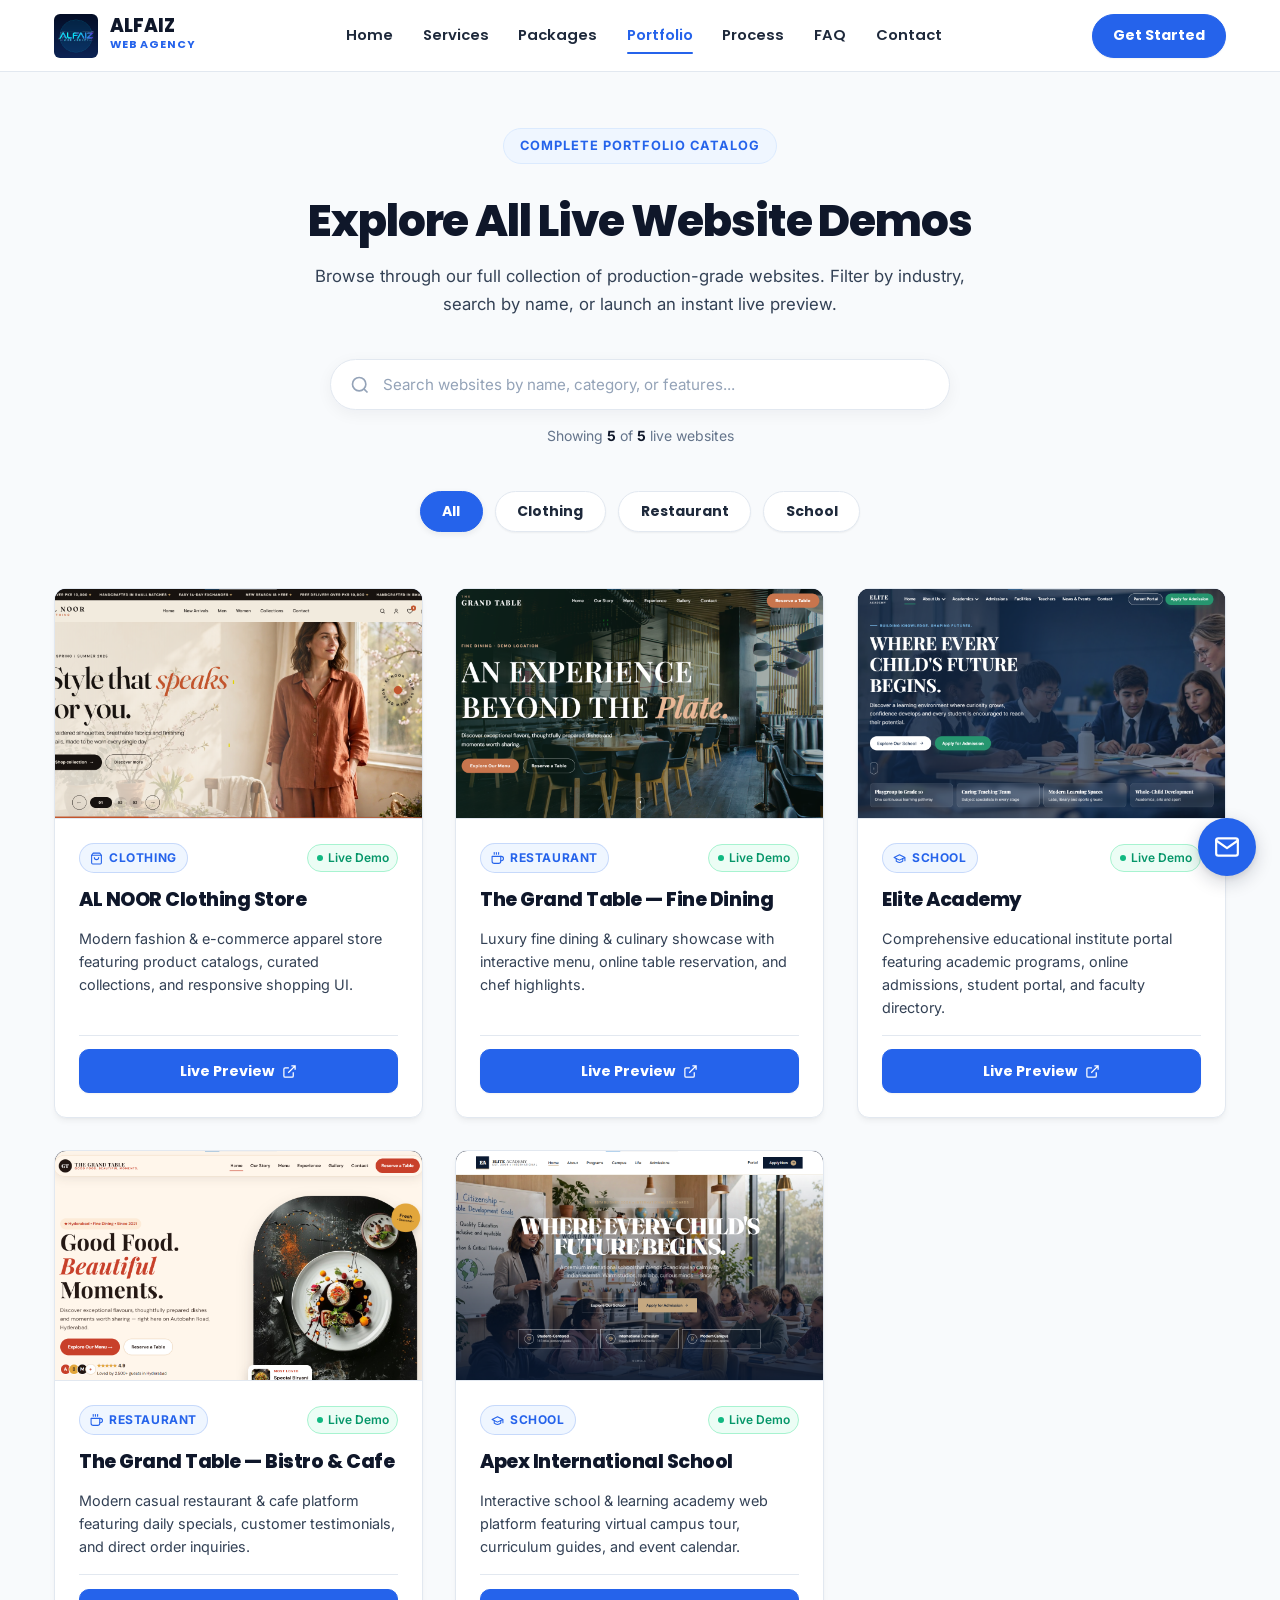
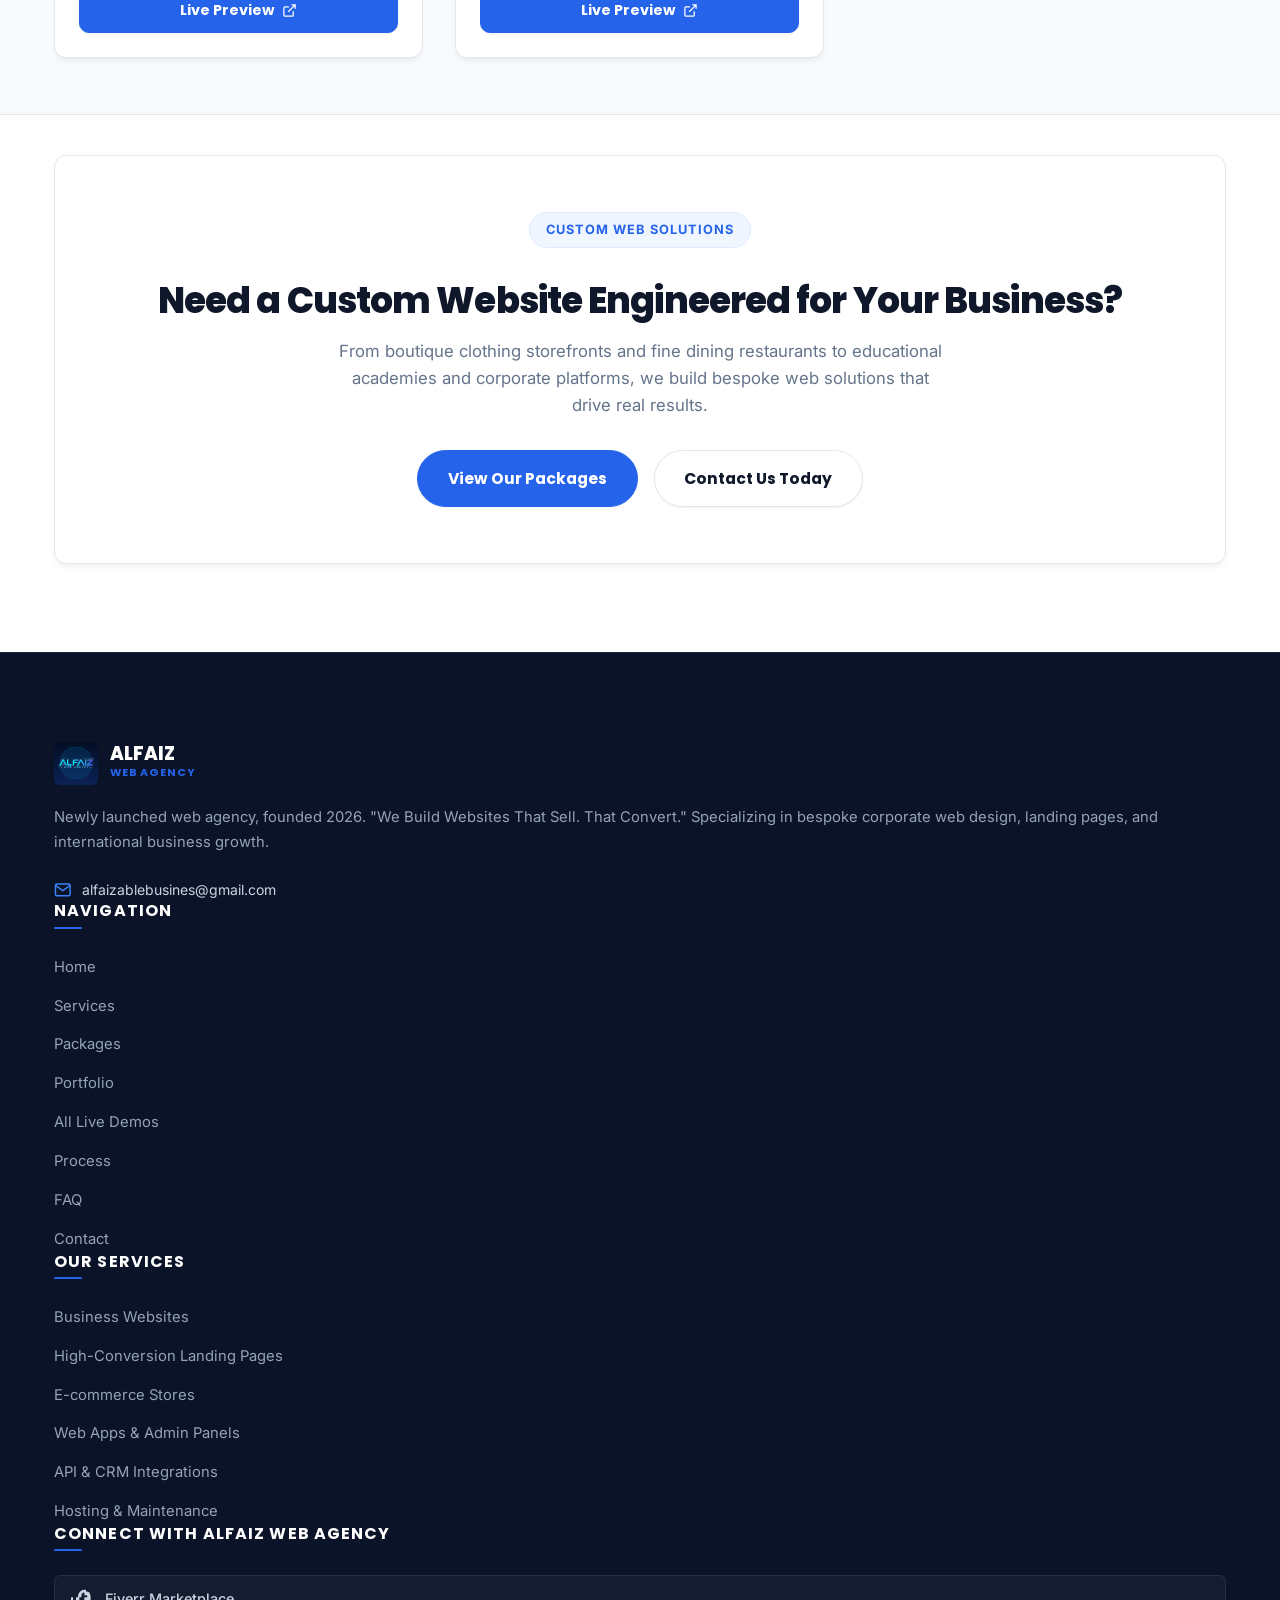
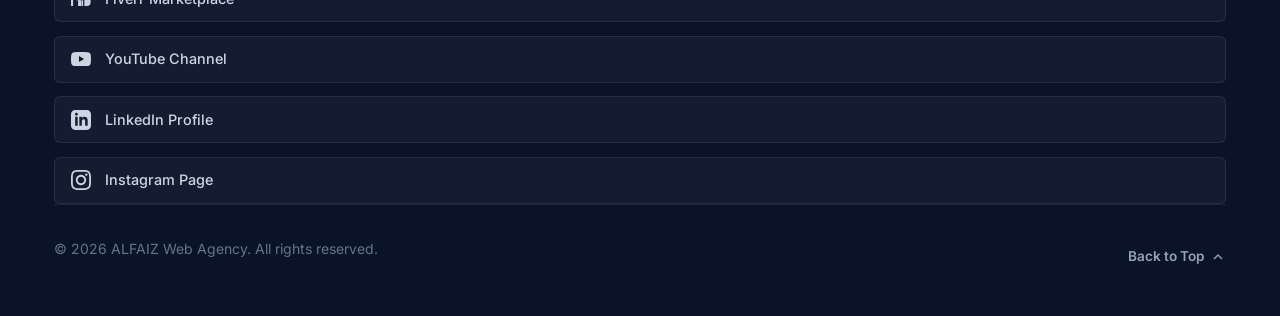
==== commit 62a47dc4: "Refactor: corporate UI/UX redesign, modern welcome hero showcase, and SEO optimization" ====
--- a/demos.html
+++ b/demos.html
@@ -7,23 +7,46 @@
         <title>All Live Website Demos | ALFAIZ Web Agency</title>
         <meta name="title" content="All Live Website Demos | ALFAIZ Web Agency">
         <meta name="description" content="Explore the complete collection of production-grade live website demos created by ALFAIZ Web Agency. High-converting restaurants, clothing stores, schools, and business websites.">
-        <meta name="keywords" content="web agency portfolio, live website demos, restaurant website demo, clothing website demo, school website demo, ALFAIZ Web Agency">
+        <meta name="keywords" content="ALFAIZ Web Agency demos, live website demos, restaurant website demo, clothing website demo, school website demo, corporate web design agency, web agency portfolio">
         <meta name="author" content="ALFAIZ Web Agency">
         <meta name="robots" content="index, follow">
+        <meta name="theme-color" content="#2563eb">
+
         <!-- Canonical URL -->
-        <link rel="canonical" href="https://alfaizwebagency.com/demos.html">
+        <link rel="canonical" href="https://baitulhassanshaikh.github.io/alfaiz_web_agency/demos.html">
+
         <!-- Open Graph / Facebook -->
+        <meta property="og:locale" content="en_US">
+        <meta property="og:site_name" content="ALFAIZ Web Agency">
         <meta property="og:type" content="website">
-        <meta property="og:url" content="https://alfaizwebagency.com/demos.html">
+        <meta property="og:url" content="https://baitulhassanshaikh.github.io/alfaiz_web_agency/demos.html">
         <meta property="og:title" content="All Live Website Demos | ALFAIZ Web Agency">
         <meta property="og:description" content="Browse and search all live demo websites built by ALFAIZ Web Agency. Explore restaurant, clothing, school, and corporate business web designs.">
-        <meta property="og:image" content="https://alfaizwebagency.com/assets/og-image.png">
+        <meta property="og:image" content="https://baitulhassanshaikh.github.io/alfaiz_web_agency/assets/alfaiz-logo.png">
+        <meta property="og:image:alt" content="ALFAIZ Web Agency Live Demos">
+
         <!-- Twitter Card -->
         <meta name="twitter:card" content="summary_large_image">
-        <meta name="twitter:url" content="https://alfaizwebagency.com/demos.html">
+        <meta name="twitter:url" content="https://baitulhassanshaikh.github.io/alfaiz_web_agency/demos.html">
         <meta name="twitter:title" content="All Live Website Demos | ALFAIZ Web Agency">
         <meta name="twitter:description" content="Browse and search all live demo websites built by ALFAIZ Web Agency.">
-        <meta name="twitter:image" content="https://alfaizwebagency.com/assets/og-image.png">
+        <meta name="twitter:image" content="https://baitulhassanshaikh.github.io/alfaiz_web_agency/assets/alfaiz-logo.png">
+
+        <!-- Schema.org JSON-LD Structured Data for CollectionPage / ItemList -->
+        <script type="application/ld+json">
+        {
+            "@context": "https://schema.org",
+            "@type": "CollectionPage",
+            "name": "ALFAIZ Web Agency - Live Website Portfolio & Demos",
+            "url": "https://baitulhassanshaikh.github.io/alfaiz_web_agency/demos.html",
+            "description": "Complete catalog of production-ready live website demos created by ALFAIZ Web Agency.",
+            "publisher": {
+                "@type": "Organization",
+                "name": "ALFAIZ Web Agency",
+                "logo": "https://baitulhassanshaikh.github.io/alfaiz_web_agency/assets/alfaiz-logo.png"
+            }
+        }
+        </script>
         <!-- Favicon -->
         <link rel="icon" type="image/png" href="assets/favicon.png">
         <link rel="apple-touch-icon" href="assets/favicon.png">
@@ -147,14 +170,14 @@
             <section class="section archive-cta-section">
                 <div class="container">
                     <div class="archive-cta-card reveal reveal-up">
-                        <span class="section-tag" style="background: rgba(255,255,255,0.15); color: #93c5fd; border-color: rgba(255,255,255,0.2);">Custom Web Solutions</span>
+                        <span class="section-tag">Custom Web Solutions</span>
                         <h2 class="archive-cta-title">Need a Custom Website Engineered for Your Business?</h2>
                         <p class="archive-cta-desc">
                             From boutique clothing storefronts and fine dining restaurants to educational academies and corporate platforms, we build bespoke web solutions that drive real results.
                         </p>
                         <div class="archive-cta-buttons">
                             <a href="index.html#packages" class="btn btn-primary btn-lg">View Our Packages</a>
-                            <a href="index.html#contact" class="btn btn-outline-white btn-lg">Contact Us Today</a>
+                            <a href="index.html#contact" class="btn btn-outline btn-lg">Contact Us Today</a>
                         </div>
                     </div>
                 </div>
--- a/css/style.css
+++ b/css/style.css
@@ -12,22 +12,22 @@
    single clear primary accent color, and soft modern shadows.
    -------------------------------------------------------------------------- */
 :root {
-  /* [REVISION]: Single clear primary accent blue from logo */
+  /* Solid Trustworthy Royal Blue Primary */
   --color-primary: #2563eb;
   --color-primary-hover: #1d4ed8;
   --color-primary-light: #3b82f6;
   --color-primary-subtle: #eff6ff;
   --color-primary-soft: #dbeafe;
 
-  /* Dark Navy for Headings, Header & Footer */
-  --color-navy-950: #070d1e;
-  --color-navy-900: #0b152d;
-  --color-navy-800: #132347;
-  --color-navy-700: #1e3567;
-
-  /* Accent Tints */
-  --color-accent-cyan: #06b6d4;
-  --color-accent-cyan-light: #e0f7fa;
+  /* Deep Navy for Headings, Header & Footer */
+  --color-navy-950: #0b1329;
+  --color-navy-900: #0f172a;
+  --color-navy-800: #1e293b;
+  --color-navy-700: #334155;
+
+  /* Accent Tints (Corporate Sky & Subtles) */
+  --color-accent-cyan: #0284c7;
+  --color-accent-cyan-light: #f0f9ff;
 
   /* Neutral Backgrounds & Text */
   --color-bg-body: #ffffff;
@@ -50,17 +50,18 @@
   --font-heading: 'Poppins', -apple-system, BlinkMacSystemFont, 'Segoe UI', Roboto, sans-serif;
   --font-body: 'Inter', -apple-system, BlinkMacSystemFont, 'Segoe UI', Roboto, sans-serif;
 
-  /* Soft Shadows */
-  --shadow-xs: 0 1px 3px rgba(11, 21, 45, 0.04);
-  --shadow-sm: 0 4px 12px rgba(11, 21, 45, 0.05);
-  --shadow-md: 0 12px 28px -6px rgba(11, 21, 45, 0.08), 0 6px 12px -4px rgba(11, 21, 45, 0.03);
-  --shadow-lg: 0 24px 44px -8px rgba(11, 21, 45, 0.12), 0 12px 18px -6px rgba(11, 21, 45, 0.04);
-  --shadow-card-hover: 0 18px 36px -4px rgba(37, 99, 235, 0.14), 0 8px 16px -2px rgba(11, 21, 45, 0.05);
-
-  /* [REVISION]: Uniform 16px radius for all cards */
-  --radius-card: 16px;
-  --radius-sm: 8px;
-  --radius-md: 12px;
+  /* Subtle, realistic soft shadows */
+  --shadow-xs: 0 1px 2px 0 rgba(0, 0, 0, 0.05);
+  --shadow-sm: 0 1px 3px 0 rgba(0, 0, 0, 0.05);
+  --shadow-md: 0 4px 6px -1px rgba(0, 0, 0, 0.05), 0 2px 4px -2px rgba(0, 0, 0, 0.05);
+  --shadow-lg: 0 10px 15px -3px rgba(0, 0, 0, 0.05), 0 4px 6px -2px rgba(0, 0, 0, 0.03);
+  --shadow-card: 0 4px 6px -1px rgba(0, 0, 0, 0.05), 0 2px 4px -2px rgba(0, 0, 0, 0.05);
+  --shadow-card-hover: 0 10px 15px -3px rgba(0, 0, 0, 0.06), 0 4px 6px -2px rgba(0, 0, 0, 0.03);
+
+  /* Rounded corners (12px) */
+  --radius-card: 12px;
+  --radius-sm: 6px;
+  --radius-md: 10px;
   --radius-full: 9999px;
 
   /* Transitions */
@@ -252,8 +253,8 @@
 .btn-primary {
   background: var(--color-primary);
   color: var(--color-white);
-  border: 1.5px solid var(--color-primary);
-  box-shadow: 0 4px 14px rgba(37, 99, 235, 0.3);
+  border: 1px solid var(--color-primary);
+  box-shadow: 0 1px 2px 0 rgba(0, 0, 0, 0.05);
 }
 
 .btn-primary:hover {
@@ -261,20 +262,22 @@
   border-color: var(--color-primary-hover);
   color: var(--color-white);
   transform: translateY(-2px);
-  box-shadow: 0 8px 22px rgba(37, 99, 235, 0.4);
+  box-shadow: 0 4px 6px -1px rgba(0, 0, 0, 0.05);
 }
 
 .btn-outline {
   background: var(--color-white);
   color: var(--color-navy-900);
-  border: 1.5px solid var(--color-border-light);
+  border: 1px solid var(--color-border-light);
+  box-shadow: 0 1px 2px 0 rgba(0, 0, 0, 0.05);
 }
 
 .btn-outline:hover {
-  border-color: var(--color-primary);
-  color: var(--color-primary);
+  border-color: var(--color-border-hover);
+  background: var(--color-bg-alt);
+  color: var(--color-navy-900);
   transform: translateY(-2px);
-  box-shadow: var(--shadow-sm);
+  box-shadow: 0 4px 6px -1px rgba(0, 0, 0, 0.05);
 }
 
 .btn-sm {
@@ -296,18 +299,16 @@
   left: 0;
   width: 100%;
   height: var(--header-height);
-  background: rgba(255, 255, 255, 0.95);
-  backdrop-filter: blur(14px);
-  -webkit-backdrop-filter: blur(14px);
-  border-bottom: 1px solid rgba(226, 232, 240, 0.8);
+  background: var(--color-white);
+  border-bottom: 1px solid var(--color-border-light);
   z-index: 1000;
   transition: height var(--transition-normal), box-shadow var(--transition-normal);
 }
 
 .navbar.scrolled {
   height: var(--header-height-compact);
-  background: rgba(255, 255, 255, 0.98);
-  box-shadow: 0 4px 20px rgba(11, 21, 45, 0.08);
+  background: var(--color-white);
+  box-shadow: var(--shadow-sm);
   border-bottom-color: var(--color-border-light);
 }
 
@@ -452,14 +453,16 @@
 }
 
 /* --------------------------------------------------------------------------
-   5. Hero Section
-   [REVISION]: Layout fixed: padding-bottom at least 48px, 16px extra space
-   between subtext and buttons, headline line breaks on desktop.
+   5. Welcome / Hero Section
+   Clean, modern, human-crafted corporate welcome section with zero AI/neon effects.
+   Two-column desktop layout (stacked neatly on mobile).
+   Subtle gradient from #FFFFFF to #F8FAFC.
    -------------------------------------------------------------------------- */
 .hero {
-  padding-top: calc(var(--header-height) + 2rem);
-  padding-bottom: clamp(64px, 8vh, 88px); /* [REVISION]: padding-bottom at least 64px */
-  background: linear-gradient(135deg, #f0f7ff 0%, #e0f2fe 50%, #eff6ff 100%);
+  padding-top: calc(var(--header-height) + 2.5rem);
+  padding-bottom: clamp(64px, 8vh, 88px);
+  background: linear-gradient(180deg, #ffffff 0%, #f8fafc 100%);
+  border-bottom: 1px solid var(--color-border-light);
   position: relative;
   overflow: hidden;
   box-sizing: border-box;
@@ -469,1313 +472,565 @@
   display: grid;
   grid-template-columns: 1.05fr 0.95fr;
   align-items: center;
-  gap: clamp(1.75rem, 3.5vw, 3rem);
+  gap: clamp(2rem, 4vw, 3.5rem);
   position: relative;
   z-index: 2;
 }
 
+/* Left Column: Content */
 .hero-content {
-  max-width: 580px;
-}
-
-.hero-pill {
+  max-width: 590px;
+}
+
+/* Small uppercase badge: Royal Blue #2563EB on soft blue #EFF6FF */
+.hero-badge {
   display: inline-flex;
   align-items: center;
   gap: 0.5rem;
-  padding: 0.35rem 0.9rem;
-  background: var(--color-white);
-  border: 1px solid rgba(37, 99, 235, 0.2);
+  padding: 0.38rem 0.95rem;
+  background-color: #eff6ff;
+  border: 1px solid #dbeafe;
   border-radius: var(--radius-full);
-  font-size: 0.8125rem;
+  font-family: var(--font-heading);
+  font-size: 0.78rem;
   font-weight: 700;
-  color: var(--color-primary);
-  margin-bottom: 1rem;
-  box-shadow: var(--shadow-xs);
-}
-
-.hero-pill .pulse-dot {
-  width: 8px;
-  height: 8px;
+  text-transform: uppercase;
+  letter-spacing: 0.06em;
+  color: #2563eb;
+  margin-bottom: 1.25rem;
+}
+
+.hero-badge .badge-dot {
+  width: 7px;
+  height: 7px;
   border-radius: 50%;
-  background-color: var(--color-primary);
-}
-
+  background-color: #2563eb;
+  display: inline-block;
+}
+
+/* Main Headline (h1 in Deep Navy #0F172A, bold, clean sans-serif) */
 .hero-title {
-  font-size: clamp(2.2rem, 3.8vw, 3.4rem);
-  color: var(--color-navy-900);
-  line-height: 1.15;
-  margin-bottom: 0.85rem;
+  font-family: var(--font-heading);
+  font-size: clamp(2.35rem, 4.1vw, 3.4rem);
+  color: #0f172a;
+  line-height: 1.18;
+  margin-bottom: 1.15rem;
   font-weight: 800;
-  letter-spacing: -0.025em;
-}
-
-/* [REVISION]: Headline line breaks on desktop: "Business Websites That" & "Bring Customers" */
-.hero-title-break {
-  display: block;
-}
-
-.hero-title .highlight-blue {
-  color: var(--color-primary);
-}
-
-.hero-tagline {
+  letter-spacing: -0.028em;
+}
+
+/* Subheadline (p in Slate #475569) */
+.hero-subheadline {
+  font-size: clamp(1.05rem, 1.35vw, 1.15rem);
+  color: #475569;
+  line-height: 1.65;
+  margin-bottom: 2rem;
+  max-width: 540px;
+}
+
+/* Action Buttons (Side-by-side, 8px border-radius) */
+.hero-actions {
+  display: flex;
+  align-items: center;
+  gap: 1rem;
+  flex-wrap: wrap;
+  margin-bottom: 2.25rem;
+}
+
+.hero-btn-primary {
+  display: inline-flex;
+  align-items: center;
+  justify-content: center;
+  gap: 0.6rem;
+  background-color: #2563eb;
+  color: #ffffff;
+  padding: 0.85rem 1.85rem;
   font-family: var(--font-heading);
-  font-size: clamp(1.05rem, 1.4vw, 1.18rem);
   font-weight: 700;
-  color: var(--color-navy-800);
-  margin-bottom: 0.75rem;
-  line-height: 1.35;
-}
-
-.hero-subtext {
-  font-size: clamp(0.925rem, 1.25vw, 1.025rem);
-  color: var(--color-text-main);
-  line-height: 1.62;
-  margin-bottom: calc(1.25rem + 16px); /* [REVISION]: 16px more space between subtext and buttons */
-  max-width: 540px;
-}
-
-.hero-cta-group {
-  display: flex;
+  font-size: 0.975rem;
+  border-radius: 8px;
+  border: 1px solid #2563eb;
+  box-shadow: 0 1px 2px 0 rgba(0, 0, 0, 0.05);
+  transition: all var(--transition-fast);
+  text-decoration: none;
+}
+
+.hero-btn-primary:hover {
+  background-color: #1d4ed8;
+  border-color: #1d4ed8;
+  color: #ffffff;
+  transform: translateY(-2px);
+  box-shadow: 0 4px 12px rgba(37, 99, 235, 0.2);
+}
+
+.hero-btn-primary .btn-arrow {
+  width: 17px;
+  height: 17px;
+  stroke: currentColor;
+  transition: transform var(--transition-fast);
+}
+
+.hero-btn-primary:hover .btn-arrow {
+  transform: translateX(3px);
+}
+
+.hero-btn-secondary {
+  display: inline-flex;
+  align-items: center;
+  justify-content: center;
+  background-color: #ffffff;
+  color: #0f172a;
+  padding: 0.85rem 1.85rem;
+  font-family: var(--font-heading);
+  font-weight: 700;
+  font-size: 0.975rem;
+  border-radius: 8px;
+  border: 1px solid #cbd5e1;
+  box-shadow: 0 1px 2px 0 rgba(0, 0, 0, 0.05);
+  transition: all var(--transition-fast);
+  text-decoration: none;
+}
+
+.hero-btn-secondary:hover {
+  background-color: #f8fafc;
+  border-color: #94a3b8;
+  color: #0f172a;
+  transform: translateY(-2px);
+  box-shadow: 0 4px 6px -1px rgba(0, 0, 0, 0.05);
+}
+
+/* Trust Strip below buttons (100% Custom Code • Fast Delivery • SEO & Mobile Ready) */
+.hero-trust-strip {
+  display: flex;
+  align-items: center;
+  gap: 0.85rem;
   flex-wrap: wrap;
-  align-items: center;
-  gap: 1rem;
-}
-
-.hero-cta-group .btn {
-  padding: 0.75rem 1.6rem;
+  padding-top: 1.25rem;
+  border-top: 1px solid #e2e8f0;
+}
+
+.trust-item {
+  display: inline-flex;
+  align-items: center;
+  gap: 0.45rem;
+  font-size: 0.875rem;
+  font-weight: 600;
+  color: #64748b;
+}
+
+.trust-icon {
+  width: 16px;
+  height: 16px;
+  color: #2563eb;
+  flex-shrink: 0;
+}
+
+.trust-divider {
+  color: #cbd5e1;
   font-size: 0.95rem;
 }
 
-/* [REVISION]: Hero Right-Side Looping Decorative Workflow Animation
-   12-second CSS keyframe loop displaying four stage scenes:
-   - Card height auto, with no fixed height.
-   - display: flex; flex-direction: column; gap: 16px; padding: 24px.
-   - Scale wireframe and code scenes with width: 100% and aspect-ratio: 4 / 3.
-   - Stage tracker and footer row inside the card.
-   -------------------------------------------------------------------------- */
-.hero-banner-wrapper {
+/* Right Column: Visual Showcase Card */
+.hero-showcase {
   position: relative;
   width: 100%;
-  max-width: 480px;
+  max-width: 530px;
   margin: 0 auto;
 }
 
-.workflow-card {
-  background: linear-gradient(145deg, #ffffff 0%, #f0f7ff 55%, #e0f2fe 100%);
-  border: 1.5px solid rgba(37, 99, 235, 0.18);
-  border-radius: var(--radius-card); /* 16px */
-  box-shadow: 0 20px 40px -8px rgba(37, 99, 235, 0.14), 0 8px 18px -4px rgba(11, 21, 45, 0.06);
-  padding: 24px; /* [REVISION]: 24px padding */
-  width: 100%;
-  max-width: 100%;
-  height: auto; /* [REVISION]: Card height auto, no fixed height */
-  display: flex; /* [REVISION]: display: flex; flex-direction: column; gap: 16px */
+.browser-card {
+  background: #ffffff;
+  border: 1px solid #e2e8f0;
+  border-radius: 12px;
+  box-shadow: 0 10px 25px rgba(0, 0, 0, 0.06);
+  overflow: hidden;
+  display: flex;
   flex-direction: column;
-  gap: 16px;
-  position: relative;
-  overflow: hidden;
-  box-sizing: border-box;
-}
-
-/* Card Header: ALFAIZ Inbox with window dots on the left */
-.workflow-card-header {
+  transition: transform var(--transition-normal), box-shadow var(--transition-normal);
+}
+
+.browser-card:hover {
+  transform: translateY(-3px);
+  box-shadow: 0 14px 30px rgba(0, 0, 0, 0.08);
+}
+
+/* Browser Header Chrome */
+.browser-header {
   display: flex;
   align-items: center;
   justify-content: space-between;
-  padding-bottom: 12px;
-  border-bottom: 1px solid rgba(37, 99, 235, 0.12);
-  margin-bottom: 0;
-}
-
-.workflow-window-dots {
+  padding: 0.85rem 1.15rem;
+  background-color: #f8fafc;
+  border-bottom: 1px solid #e2e8f0;
+  gap: 0.75rem;
+}
+
+.browser-window-dots {
   display: flex;
   align-items: center;
   gap: 6px;
 }
 
-.workflow-dot {
+.b-dot {
   width: 10px;
   height: 10px;
   border-radius: 50%;
   display: inline-block;
 }
 
-.dot-red { background-color: #ef4444; }
-.dot-yellow { background-color: #f59e0b; }
-.dot-green { background-color: #10b981; }
-
-.workflow-header-title {
-  display: inline-flex;
-  align-items: center;
-  gap: 0.45rem;
-  font-family: var(--font-heading);
-  font-size: 0.8125rem;
-  font-weight: 700;
-  color: var(--color-navy-900);
-  background: rgba(255, 255, 255, 0.85);
-  padding: 0.25rem 0.75rem;
-  border-radius: var(--radius-full);
-  border: 1px solid rgba(37, 99, 235, 0.15);
-}
-
-.workflow-header-icon {
-  width: 14px;
-  height: 14px;
-  stroke: var(--color-primary);
-}
-
-/* Workflow Visual Loop Body */
-.workflow-card-body {
-  display: flex;
-  flex-direction: column;
-  position: relative;
-  gap: 16px;
-  width: 100%;
-}
-
-/* [REVISION]: 4-Stage Scene Viewport: aspect-ratio 4/3 scales responsively without overflowing */
-.hero-scenes-viewport {
-  position: relative;
-  width: 100%;
-  aspect-ratio: 4 / 3;
-  overflow: hidden;
-  border-radius: 8px;
-}
-
-.scene-stage {
-  position: absolute;
-  top: 0;
-  left: 0;
-  width: 100%;
-  height: 100%;
-  display: flex;
-  flex-direction: column;
-  justify-content: space-between;
-  gap: 8px;
-  opacity: 0;
-  pointer-events: none;
-  box-sizing: border-box;
-  will-change: opacity, transform;
-}
-
-/* Caption pill at bottom of each scene */
-.scene-caption {
-  display: inline-flex;
-  align-items: center;
-  gap: 0.45rem;
-  font-size: 0.75rem;
-  font-weight: 600;
-  color: var(--color-primary);
-  background: rgba(255, 255, 255, 0.92);
-  padding: 0.22rem 0.65rem;
-  border-radius: var(--radius-full);
-  border: 1px solid rgba(37, 99, 235, 0.16);
-  align-self: flex-start;
-  box-shadow: 0 2px 6px rgba(11, 21, 45, 0.04);
-}
-
-.caption-icon {
-  width: 13px;
-  height: 13px;
-  stroke: var(--color-primary);
-  flex-shrink: 0;
-}
-
-/* --------------------------------------------------------------------------
-   STAGE 1: CONSULTATION (0s to 3s)
-   -------------------------------------------------------------------------- */
-.scene-consultation {
-  animation: stage1Scene 12s infinite ease-in-out;
-}
-
-.chat-messages-wrap {
-  display: flex;
-  flex-direction: column;
-  gap: 0.6rem;
-  width: 100%;
-}
-
-.workflow-bubble {
-  padding: 0.55rem 0.85rem;
-  font-size: 0.8125rem;
-  line-height: 1.42;
-  box-shadow: 0 4px 12px rgba(11, 21, 45, 0.05);
-  word-break: break-word;
-  will-change: transform, opacity;
-}
-
-.workflow-bubble p {
-  margin: 0;
-}
-
-.client-bubble {
-  align-self: flex-start;
-  max-width: 84%;
-  background: var(--color-white);
-  color: var(--color-navy-900);
-  border: 1px solid rgba(37, 99, 235, 0.14);
-  border-radius: 14px 14px 14px 4px;
-  animation: stage1ClientBubble 12s infinite cubic-bezier(0.16, 1, 0.3, 1);
-}
-
-.reply-bubble {
-  align-self: flex-end;
-  max-width: 84%;
-  background: var(--color-primary);
-  color: #ffffff;
-  border-radius: 14px 14px 4px 14px;
-  box-shadow: 0 4px 14px rgba(37, 99, 235, 0.25);
-  animation: stage1ReplyBubble 12s infinite cubic-bezier(0.16, 1, 0.3, 1);
-}
-
-/* Stage 1 Keyframe: Consultation Scene Container */
-@keyframes stage1Scene {
-  0% {
-    opacity: 1;
-    transform: none;
-    pointer-events: auto;
-  }
-  22.5% {
-    opacity: 1;
-    transform: none;
-  }
-  25%, 100% {
-    opacity: 0;
-    transform: translateY(-8px);
-    pointer-events: none;
-  }
-}
-
-/* Stage 1 Keyframe: Client Bubble Slide from Left */
-@keyframes stage1ClientBubble {
-  0% {
-    opacity: 0;
-    transform: translateX(-20px);
-  }
-  4.5%, 22.5% {
-    opacity: 1;
-    transform: translateX(0);
-  }
-  25%, 100% {
-    opacity: 0;
-    transform: translateX(-20px);
-  }
-}
-
-/* Stage 1 Keyframe: Reply Bubble Slide from Right */
-@keyframes stage1ReplyBubble {
-  0%, 6.5% {
-    opacity: 0;
-    transform: translateX(20px);
-  }
-  11.5%, 22.5% {
-    opacity: 1;
-    transform: translateX(0);
-  }
-  25%, 100% {
-    opacity: 0;
-    transform: translateX(20px);
-  }
-}
-
-/* --------------------------------------------------------------------------
-   STAGE 2: DESIGN (3s to 6s)
-   -------------------------------------------------------------------------- */
-.scene-design {
-  animation: stage2Scene 12s infinite ease-in-out;
-}
-
-.design-canvas {
+.b-dot-red { background-color: #ef4444; }
+.b-dot-yellow { background-color: #f59e0b; }
+.b-dot-green { background-color: #10b981; }
+
+.browser-search-bar {
+  flex: 1;
+  max-width: 280px;
+  display: flex;
+  align-items: center;
+  gap: 6px;
   background: #ffffff;
-  border: 1px solid rgba(37, 99, 235, 0.16);
-  border-radius: 10px;
-  padding: 0.65rem 0.85rem;
-  box-shadow: 0 4px 14px rgba(11, 21, 45, 0.04);
-  display: flex;
-  flex-direction: column;
-  gap: 0.45rem;
-  width: 100%;
-  box-sizing: border-box;
-}
-
-.design-swatches {
-  display: flex;
-  align-items: center;
-  gap: 0.4rem;
-  animation: stage2Swatches 12s infinite ease-out;
-}
-
-.swatch-label {
-  font-size: 0.68rem;
-  font-weight: 700;
-  color: var(--color-text-muted);
-  text-transform: uppercase;
-  letter-spacing: 0.04em;
-}
-
-.swatch-pill {
-  width: 14px;
-  height: 14px;
-  border-radius: 50%;
-  border: 1.5px solid #ffffff;
-  box-shadow: 0 1px 3px rgba(0, 0, 0, 0.15);
-}
-
-.swatch-soft-blue { background: #60a5fa; }
-.swatch-navy { background: #0b152d; }
-.swatch-cyan { background: #38bdf8; }
-
-.wireframe-art {
-  display: flex;
-  flex-direction: column;
-  gap: 0.35rem;
-  width: 100%;
-}
-
-.wireframe-nav {
-  display: flex;
-  justify-content: space-between;
-  align-items: center;
-  padding: 0.25rem 0.45rem;
-  border: 1.5px solid var(--color-primary);
-  border-radius: 5px;
-  background: rgba(37, 99, 235, 0.03);
-  animation: stage2WireNav 12s infinite ease-out;
-}
-
-.wire-logo {
-  width: 36px;
-  height: 7px;
-  background: var(--color-primary);
-  border-radius: 2px;
-}
-
-.wire-links {
-  display: flex;
-  gap: 4px;
-}
-
-.wire-links span {
-  width: 14px;
-  height: 5px;
-  background: rgba(37, 99, 235, 0.4);
-  border-radius: 2px;
-}
-
-.wireframe-hero {
-  display: flex;
-  flex-direction: column;
-  align-items: center;
-  gap: 0.25rem;
-  padding: 0.45rem 0.35rem;
-  border: 1.5px dashed var(--color-primary);
-  border-radius: 5px;
-  background: rgba(37, 99, 235, 0.02);
-  animation: stage2WireHero 12s infinite ease-out;
-}
-
-.wire-heading {
-  width: 60%;
-  height: 7px;
-  background: var(--color-primary);
-  border-radius: 2px;
-}
-
-.wire-subtext {
-  width: 80%;
-  height: 4px;
-  background: rgba(37, 99, 235, 0.35);
-  border-radius: 2px;
-}
-
-.wire-btn {
-  width: 42px;
-  height: 9px;
-  background: var(--color-primary);
-  border-radius: 3px;
-}
-
-.wireframe-cards {
-  display: grid;
-  grid-template-columns: repeat(3, 1fr);
-  gap: 0.35rem;
-  animation: stage2WireCards 12s infinite ease-out;
-}
-
-.wire-card {
-  border: 1.5px solid var(--color-primary);
-  border-radius: 5px;
-  padding: 0.3rem 0.2rem;
-  display: flex;
-  flex-direction: column;
-  align-items: center;
-  gap: 0.2rem;
-  background: #ffffff;
-}
-
-.wire-card-icon {
+  border: 1px solid #e2e8f0;
+  border-radius: 6px;
+  padding: 0.3rem 0.75rem;
+}
+
+.b-lock-icon {
   width: 12px;
   height: 12px;
-  border-radius: 50%;
-  border: 1.5px solid var(--color-primary);
-}
-
-.wire-card-line {
-  width: 75%;
-  height: 4px;
-  background: rgba(37, 99, 235, 0.35);
-  border-radius: 2px;
-}
-
-/* Stage 2 Keyframe: Design Scene Container */
-@keyframes stage2Scene {
-  0%, 24.9% {
-    opacity: 0;
-    transform: translateY(8px);
-    pointer-events: none;
-  }
-  25% {
-    opacity: 1;
-    transform: translateY(0);
-    pointer-events: auto;
-  }
-  47.5% {
-    opacity: 1;
-    transform: translateY(0);
-  }
-  50%, 100% {
-    opacity: 0;
-    transform: translateY(-8px);
-    pointer-events: none;
-  }
-}
-
-/* Stage 2 Keyframe: Swatches Fade In */
-@keyframes stage2Swatches {
-  0%, 25.5% {
-    opacity: 0;
-    transform: translateY(-6px);
-  }
-  29%, 47.5% {
-    opacity: 1;
-    transform: translateY(0);
-  }
-  50%, 100% {
-    opacity: 0;
-    transform: translateY(-6px);
-  }
-}
-
-/* Stage 2 Keyframe: Wireframe Navbar Reveal */
-@keyframes stage2WireNav {
-  0%, 28% {
-    opacity: 0;
-    transform: scaleX(0.85);
-  }
-  32%, 47.5% {
-    opacity: 1;
-    transform: scaleX(1);
-  }
-  50%, 100% {
-    opacity: 0;
-  }
-}
-
-/* Stage 2 Keyframe: Wireframe Hero Block Reveal */
-@keyframes stage2WireHero {
-  0%, 32% {
-    opacity: 0;
-    transform: translateY(6px);
-  }
-  36%, 47.5% {
-    opacity: 1;
-    transform: translateY(0);
-  }
-  50%, 100% {
-    opacity: 0;
-  }
-}
-
-/* Stage 2 Keyframe: Wireframe Service Cards Reveal */
-@keyframes stage2WireCards {
-  0%, 36.5% {
-    opacity: 0;
-    transform: translateY(8px);
-  }
-  41%, 47.5% {
-    opacity: 1;
-    transform: translateY(0);
-  }
-  50%, 100% {
-    opacity: 0;
-  }
-}
-
-/* --------------------------------------------------------------------------
-   STAGE 3: DEVELOPMENT (6s to 9s)
-   -------------------------------------------------------------------------- */
-.scene-development {
-  animation: stage3Scene 12s infinite ease-in-out;
-}
-
-.code-editor-panel {
-  background: #0b152d;
-  border: 1px solid rgba(37, 99, 235, 0.28);
-  border-radius: 10px;
-  padding: 0.6rem 0.8rem;
-  box-shadow: 0 8px 24px rgba(11, 21, 45, 0.16);
-  display: flex;
-  flex-direction: column;
-  gap: 0.45rem;
-  width: 100%;
-  box-sizing: border-box;
-}
-
-.editor-header {
-  display: flex;
-  align-items: center;
-  justify-content: space-between;
-  padding-bottom: 0.35rem;
-  border-bottom: 1px solid rgba(255, 255, 255, 0.1);
-}
-
-.editor-dots {
-  display: flex;
-  gap: 4px;
-}
-
-.editor-dots span {
+  color: #10b981;
+  flex-shrink: 0;
+}
+
+.b-url {
+  font-family: 'Consolas', 'Courier New', monospace;
+  font-size: 0.75rem;
+  color: #64748b;
+  overflow: hidden;
+  text-overflow: ellipsis;
+  white-space: nowrap;
+}
+
+.browser-badge {
+  display: inline-flex;
+  align-items: center;
+  gap: 5px;
+  font-size: 0.72rem;
+  font-weight: 700;
+  color: #0f172a;
+  background: #ffffff;
+  border: 1px solid #e2e8f0;
+  padding: 0.2rem 0.55rem;
+  border-radius: 9999px;
+}
+
+.b-status-dot {
   width: 6px;
   height: 6px;
   border-radius: 50%;
-  background: rgba(255, 255, 255, 0.3);
-}
-
-.editor-file {
-  font-family: monospace;
-  font-size: 0.68rem;
-  color: #94a3b8;
-}
-
-.editor-body {
+  background-color: #10b981;
+}
+
+/* Browser Content: Interactive Metrics & UI Preview */
+.browser-content {
+  padding: 1.5rem;
   display: flex;
   flex-direction: column;
-  gap: 0.3rem;
-  font-family: 'Consolas', 'Courier New', monospace;
-  font-size: clamp(0.7rem, 2.3vw, 0.78rem);
-  line-height: 1.45;
-}
-
-.code-line {
-  display: flex;
-  align-items: center;
-  gap: 0.5rem;
+  gap: 1.25rem;
+}
+
+/* Project Top Bar */
+.showcase-topbar {
+  display: flex;
+  align-items: center;
+  justify-content: space-between;
+  gap: 1rem;
+}
+
+.showcase-meta {
+  display: flex;
+  flex-direction: column;
+}
+
+.showcase-category {
+  font-size: 0.72rem;
+  font-weight: 700;
+  text-transform: uppercase;
+  letter-spacing: 0.07em;
+  color: #2563eb;
+  margin-bottom: 0.2rem;
+}
+
+.showcase-project-name {
+  font-family: var(--font-heading);
+  font-size: 1.05rem;
+  font-weight: 800;
+  color: #0f172a;
+  line-height: 1.25;
+  margin: 0;
+}
+
+.showcase-status-badge {
+  display: inline-flex;
+  align-items: center;
+  gap: 6px;
+  font-size: 0.72rem;
+  font-weight: 700;
+  color: #047857;
+  background: #ecfdf5;
+  border: 1px solid #a7f3d0;
+  padding: 0.25rem 0.65rem;
+  border-radius: 9999px;
   white-space: nowrap;
-  overflow: hidden;
-}
-
-.line-num {
-  color: #475569;
-  width: 12px;
-  flex-shrink: 0;
-  user-select: none;
-  font-size: 0.68rem;
-}
-
-.code-text {
-  color: #38bdf8;
-  font-weight: 500;
-}
-
-.code-line-1 {
-  animation: stage3CodeLine1 12s infinite ease-out;
-}
-
-.code-line-2 {
-  animation: stage3CodeLine2 12s infinite ease-out;
-}
-
-.code-line-3 {
-  animation: stage3CodeLine3 12s infinite ease-out;
-}
-
-.code-cursor {
-  display: inline-block;
+}
+
+.pulse-indicator {
   width: 6px;
-  height: 12px;
-  background: #38bdf8;
-  margin-left: 3px;
-  vertical-align: middle;
-  animation: stage3CursorBlink 0.8s infinite;
-}
-
-/* Stage 3 Keyframe: Development Scene Container */
-@keyframes stage3Scene {
-  0%, 49.9% {
-    opacity: 0;
-    transform: translateY(8px);
-    pointer-events: none;
-  }
-  50% {
-    opacity: 1;
-    transform: translateY(0);
-    pointer-events: auto;
-  }
-  72.5% {
-    opacity: 1;
-    transform: translateY(0);
-  }
-  75%, 100% {
-    opacity: 0;
-    transform: translateY(-8px);
-    pointer-events: none;
-  }
-}
-
-/* Stage 3 Keyframe: Code Line 1 Typing Reveal */
-@keyframes stage3CodeLine1 {
-  0%, 51% {
-    opacity: 0;
-    transform: translateX(-10px);
-  }
-  54.5%, 72.5% {
-    opacity: 1;
-    transform: translateX(0);
-  }
-  75%, 100% {
-    opacity: 0;
-  }
-}
-
-/* Stage 3 Keyframe: Code Line 2 Typing Reveal */
-@keyframes stage3CodeLine2 {
-  0%, 57% {
-    opacity: 0;
-    transform: translateX(-10px);
-  }
-  60.5%, 72.5% {
-    opacity: 1;
-    transform: translateX(0);
-  }
-  75%, 100% {
-    opacity: 0;
-  }
-}
-
-/* Stage 3 Keyframe: Code Line 3 Typing Reveal */
-@keyframes stage3CodeLine3 {
-  0%, 63% {
-    opacity: 0;
-    transform: translateX(-10px);
-  }
-  66.5%, 72.5% {
-    opacity: 1;
-    transform: translateX(0);
-  }
-  75%, 100% {
-    opacity: 0;
-  }
-}
-
-/* Stage 3 Keyframe: Blinking Cursor */
-@keyframes stage3CursorBlink {
-  0%, 100% { opacity: 1; }
-  50% { opacity: 0; }
-}
-
-/* --------------------------------------------------------------------------
-   STAGE 4: LAUNCH (9s to 11s)
-   -------------------------------------------------------------------------- */
-.scene-launch {
-  animation: stage4Scene 12s infinite ease-in-out;
-}
-
-.browser-window {
-  background: #ffffff;
-  border: 1.5px solid rgba(37, 99, 235, 0.2);
-  border-radius: 9px;
-  overflow: hidden;
-  box-shadow: 0 10px 26px rgba(37, 99, 235, 0.12), 0 2px 8px rgba(11, 21, 45, 0.05);
-  width: 100%;
+  height: 6px;
+  border-radius: 50%;
+  background-color: #10b981;
+}
+
+/* Metrics Row */
+.showcase-metrics-grid {
+  display: grid;
+  grid-template-columns: repeat(3, 1fr);
+  gap: 0.85rem;
+}
+
+.metric-card {
+  background: #f8fafc;
+  border: 1px solid #e2e8f0;
+  border-radius: 8px;
+  padding: 0.85rem 0.75rem;
   display: flex;
   flex-direction: column;
-  box-sizing: border-box;
-}
-
-.browser-chrome {
-  background: #f8fafc;
-  border-bottom: 1px solid rgba(37, 99, 235, 0.12);
-  padding: 0.35rem 0.55rem;
+  transition: border-color var(--transition-fast);
+}
+
+.metric-card:hover {
+  border-color: #cbd5e1;
+}
+
+.metric-header {
   display: flex;
   align-items: center;
   justify-content: space-between;
-  gap: 0.45rem;
-}
-
-.browser-dots {
-  display: flex;
-  gap: 4px;
-}
-
-.browser-dots span {
-  width: 7px;
-  height: 7px;
-  border-radius: 50%;
-  background: #cbd5e1;
-}
-
-.browser-address-bar {
-  flex: 1;
-  max-width: 160px;
+  margin-bottom: 0.4rem;
+}
+
+.metric-title {
+  font-size: 0.7rem;
+  font-weight: 600;
+  color: #64748b;
+  text-transform: uppercase;
+  letter-spacing: 0.04em;
+}
+
+.metric-tag {
+  font-size: 0.62rem;
+  font-weight: 700;
+  padding: 0.1rem 0.4rem;
+  border-radius: 4px;
+}
+
+.tag-green { background: #dcfce7; color: #15803d; }
+.tag-blue { background: #dbeafe; color: #1e40af; }
+.tag-purple { background: #ede9fe; color: #6d28d9; }
+
+.metric-value {
+  font-family: var(--font-heading);
+  font-size: 1.25rem;
+  font-weight: 800;
+  color: #0f172a;
+  line-height: 1.1;
+  margin-bottom: 0.2rem;
+}
+
+.metric-sub {
+  font-size: 0.7rem;
+  color: #64748b;
+}
+
+/* Architectural Wireframe UI Box */
+.showcase-wireframe-box {
   background: #ffffff;
   border: 1px solid #e2e8f0;
+  border-radius: 8px;
+  padding: 1rem;
+  display: flex;
+  flex-direction: column;
+  gap: 0.85rem;
+}
+
+.wireframe-bar {
+  display: flex;
+  align-items: center;
+  justify-content: space-between;
+  padding-bottom: 0.65rem;
+  border-bottom: 1px solid #f1f5f9;
+}
+
+.wireframe-brand {
+  width: 60px;
+  height: 8px;
+  background-color: #2563eb;
   border-radius: 4px;
-  padding: 0.12rem 0.45rem;
-  display: flex;
-  align-items: center;
-  gap: 0.35rem;
-}
-
-.browser-lock-icon {
-  width: 10px;
-  height: 10px;
-  stroke: #94a3b8;
+}
+
+.wireframe-nav-items {
+  display: flex;
+  gap: 6px;
+}
+
+.wireframe-nav-items span {
+  width: 28px;
+  height: 6px;
+  background-color: #e2e8f0;
+  border-radius: 3px;
+}
+
+.wireframe-cta-btn {
+  width: 44px;
+  height: 14px;
+  background-color: #eff6ff;
+  border: 1px solid #bfdbfe;
+  border-radius: 4px;
+}
+
+.wireframe-hero-split {
+  display: grid;
+  grid-template-columns: 1.2fr 0.8fr;
+  gap: 1rem;
+  align-items: center;
+}
+
+.wireframe-h1 {
+  width: 90%;
+  height: 12px;
+  background-color: #0f172a;
+  border-radius: 4px;
+  margin-bottom: 0.5rem;
+}
+
+.wireframe-para {
+  width: 100%;
+  height: 6px;
+  background-color: #cbd5e1;
+  border-radius: 3px;
+  margin-bottom: 0.35rem;
+}
+
+.wireframe-para-short {
+  width: 65%;
+  height: 6px;
+  background-color: #cbd5e1;
+  border-radius: 3px;
+  margin-bottom: 0.75rem;
+}
+
+.wireframe-btn-row {
+  display: flex;
+  gap: 6px;
+}
+
+.w-btn-p {
+  width: 52px;
+  height: 16px;
+  background-color: #2563eb;
+  border-radius: 4px;
+}
+
+.w-btn-s {
+  width: 44px;
+  height: 16px;
+  background-color: #f1f5f9;
+  border: 1px solid #e2e8f0;
+  border-radius: 4px;
+}
+
+.wireframe-preview-art {
+  display: flex;
+  flex-direction: column;
+  gap: 6px;
+}
+
+.art-card {
+  display: flex;
+  align-items: center;
+  gap: 6px;
+  padding: 0.4rem 0.65rem;
+  border-radius: 6px;
+  font-size: 0.7rem;
+  font-weight: 700;
+  border: 1px solid #e2e8f0;
+}
+
+.art-card-1 {
+  background: #eff6ff;
+  color: #1e40af;
+  border-color: #dbeafe;
+}
+
+.art-card-2 {
+  background: #f8fafc;
+  color: #0f172a;
+  border-color: #e2e8f0;
+}
+
+.art-icon {
+  width: 13px;
+  height: 13px;
+  stroke: currentColor;
   flex-shrink: 0;
 }
 
-.browser-url {
+/* Showcase Footer */
+.showcase-footer {
+  display: flex;
+  align-items: center;
+  justify-content: space-between;
+  padding-top: 0.85rem;
+  border-top: 1px solid #f1f5f9;
+  font-size: 0.75rem;
+  flex-wrap: wrap;
+  gap: 0.65rem;
+}
+
+.showcase-tech-stack {
+  display: flex;
+  align-items: center;
+  gap: 5px;
+  flex-wrap: wrap;
+}
+
+.tech-label {
+  color: #64748b;
+  font-weight: 600;
+  font-size: 0.7rem;
+}
+
+.tech-pill {
   font-size: 0.68rem;
-  color: #94a3b8;
-  font-family: monospace;
-  white-space: nowrap;
-  overflow: hidden;
-}
-
-.browser-live-badge {
+  font-weight: 600;
+  color: #334155;
+  background: #f1f5f9;
+  border: 1px solid #e2e8f0;
+  padding: 0.15rem 0.45rem;
+  border-radius: 4px;
+}
+
+.showcase-agency-mark {
   display: inline-flex;
   align-items: center;
-  gap: 0.25rem;
-  background: #ecfdf5;
-  border: 1px solid #a7f3d0;
-  color: #059669;
-  font-size: 0.68rem;
+  gap: 6px;
+  font-family: var(--font-heading);
   font-weight: 700;
-  padding: 0.1rem 0.45rem;
-  border-radius: var(--radius-full);
-  animation: stage4LiveBadge 12s infinite ease-out;
-}
-
-.live-check-icon {
-  width: 11px;
-  height: 11px;
-  stroke: #059669;
-}
-
-.browser-viewport {
-  padding: 0.45rem 0.55rem;
-  background: #f8fbff;
-}
-
-.launch-site-preview {
-  animation: stage4SiteSlide 12s infinite ease-out;
-}
-
-.launch-nav {
-  display: flex;
-  justify-content: space-between;
-  align-items: center;
-  padding: 0.22rem 0.45rem;
-  background: var(--color-primary);
+  font-size: 0.78rem;
+  color: #0f172a;
+}
+
+.agency-mini-logo {
   border-radius: 4px;
-  margin-bottom: 0.3rem;
-}
-
-.launch-logo {
-  width: 30px;
-  height: 6px;
-  background: #ffffff;
-  border-radius: 2px;
-}
-
-.launch-links {
-  display: flex;
-  gap: 4px;
-}
-
-.launch-links span {
-  width: 12px;
-  height: 4px;
-  background: rgba(255, 255, 255, 0.7);
-  border-radius: 2px;
-}
-
-.launch-hero {
-  background: linear-gradient(135deg, #eff6ff 0%, #dbeafe 100%);
-  border-radius: 4px;
-  padding: 0.4rem 0.45rem;
-  display: flex;
-  flex-direction: column;
-  align-items: center;
-  gap: 0.2rem;
-  margin-bottom: 0.3rem;
-  border: 1px solid #bfdbfe;
-}
-
-.launch-heading {
-  width: 55%;
-  height: 6px;
-  background: var(--color-navy-900);
-  border-radius: 2px;
-}
-
-.launch-subtext {
-  width: 75%;
-  height: 4px;
-  background: #64748b;
-  border-radius: 2px;
-}
-
-.launch-btn {
-  width: 38px;
-  height: 8px;
-  background: var(--color-primary);
-  border-radius: 3px;
-}
-
-.launch-cards {
-  display: grid;
-  grid-template-columns: repeat(3, 1fr);
-  gap: 0.3rem;
-}
-
-.launch-card {
-  background: #ffffff;
-  border: 1px solid #e2e8f0;
-  border-top: 2.5px solid var(--color-primary);
-  border-radius: 4px;
-  padding: 0.25rem 0.15rem;
-  display: flex;
-  flex-direction: column;
-  gap: 0.2rem;
-  align-items: center;
-  box-shadow: 0 1px 3px rgba(0, 0, 0, 0.04);
-}
-
-.launch-card-bar {
-  width: 60%;
-  height: 4px;
-  background: var(--color-primary);
-  border-radius: 2px;
-}
-
-.launch-card-text {
-  width: 75%;
-  height: 3px;
-  background: #cbd5e1;
-  border-radius: 1.5px;
-}
-
-/* Stage 4 Keyframe: Launch Scene Container */
-@keyframes stage4Scene {
-  0%, 74.9% {
-    opacity: 0;
-    transform: translateY(8px);
-    pointer-events: none;
-  }
-  75% {
-    opacity: 1;
-    transform: translateY(0);
-    pointer-events: auto;
-  }
-  91.67% {
-    opacity: 1;
-    transform: translateY(0);
-  }
-  97%, 100% {
-    opacity: 0;
-    transform: translateY(-8px);
-    pointer-events: none;
-  }
-}
-
-/* Stage 4 Keyframe: Live Badge Pop */
-@keyframes stage4LiveBadge {
-  0%, 78% {
-    opacity: 0;
-    transform: scale(0.6);
-  }
-  82%, 91.67% {
-    opacity: 1;
-    transform: scale(1);
-  }
-  97%, 100% {
-    opacity: 0;
-    transform: scale(0.6);
-  }
-}
-
-/* Stage 4 Keyframe: Website Slide In & Color Fill */
-@keyframes stage4SiteSlide {
-  0%, 74.9% {
-    opacity: 0;
-    transform: translateY(12px);
-  }
-  78%, 91.67% {
-    opacity: 1;
-    transform: translateY(0);
-  }
-  97%, 100% {
-    opacity: 0;
-    transform: translateY(-6px);
-  }
-}
-
-/* --------------------------------------------------------------------------
-   STAGE TRACKER: Synced 12-second 4-stage progression
-   0s - 3s: Consultation (Dot 1)
-   3s - 6s: Design (Dots 1 & 2)
-   6s - 9s: Development (Dots 1, 2, & 3)
-   9s - 11s: Launch (All 4 Dots)
-   11s - 12s: Fade out and reset
-   -------------------------------------------------------------------------- */
-.workflow-tracker-wrap {
-  position: relative;
-  padding-top: 0.65rem;
-  border-top: 1px solid rgba(37, 99, 235, 0.12);
-  animation: trackerFade12s 12s infinite cubic-bezier(0.16, 1, 0.3, 1);
-}
-
-/* Keyframe: Stage Tracker Overall Fade */
-@keyframes trackerFade12s {
-  0%, 91.67% {
-    opacity: 1;
-  }
-  97%, 100% {
-    opacity: 0.2;
-  }
-}
-
-.workflow-tracker-line {
-  position: absolute;
-  top: 18px;
-  left: 20px;
-  right: 20px;
-  height: 2px;
-  background: rgba(37, 99, 235, 0.15);
-  z-index: 1;
-}
-
-.workflow-tracker-progress {
-  height: 100%;
-  width: 100%;
-  background: linear-gradient(90deg, var(--color-primary) 0%, var(--color-primary-light) 100%);
-  transform-origin: left center;
-  transform: scaleX(0);
-  animation: trackerProgress12s 12s infinite cubic-bezier(0.16, 1, 0.3, 1);
-  will-change: transform;
-}
-
-/* Keyframe: Progress Line Filling Between Stages */
-@keyframes trackerProgress12s {
-  0%, 24.9% {
-    transform: scaleX(0);
-  }
-  25%, 49.9% {
-    transform: scaleX(0.33);
-  }
-  50%, 74.9% {
-    transform: scaleX(0.66);
-  }
-  75%, 91.67% {
-    transform: scaleX(1);
-  }
-  97%, 100% {
-    transform: scaleX(0);
-  }
-}
-
-.workflow-stages {
-  display: grid;
-  grid-template-columns: repeat(4, 1fr);
-  position: relative;
-  z-index: 2;
-  gap: 0.25rem;
-}
-
-.workflow-stage-item {
-  display: flex;
-  flex-direction: column;
-  align-items: center;
-  text-align: center;
-  gap: 0.28rem;
-}
-
-.stage-dot {
-  width: 18px;
-  height: 18px;
-  border-radius: 50%;
-  background: var(--color-white);
-  border: 2px solid rgba(37, 99, 235, 0.3);
-  position: relative;
-  display: flex;
-  align-items: center;
-  justify-content: center;
-  transition: all var(--transition-fast);
-}
-
-.stage-dot-fill {
-  position: absolute;
-  top: 0;
-  left: 0;
-  width: 100%;
-  height: 100%;
-  border-radius: 50%;
-  background: var(--color-primary);
-  opacity: 0;
-  will-change: opacity;
-}
-
-.stage-dot svg {
-  width: 11px;
-  height: 11px;
-  color: var(--color-white);
-  position: relative;
-  z-index: 2;
-  opacity: 0;
-  transform: scale(0.5);
-  will-change: opacity, transform;
-}
-
-.stage-label {
-  font-family: var(--font-heading);
-  font-size: clamp(0.58rem, 1.8vw, 0.7rem);
-  color: var(--color-text-muted);
-  font-weight: 500;
-  line-height: 1.2;
-}
-
-/* Stage 1 Tracker: Active from 0s */
-.stage-1 .stage-dot-fill { animation: stageDotFill1 12s infinite; }
-.stage-1 .stage-dot svg { animation: stageDotCheck1 12s infinite; }
-.stage-1 .stage-label { animation: stageText1 12s infinite; }
-
-/* Stage 1 Tracker Keyframes */
-@keyframes stageDotFill1 {
-  0%, 91.67% {
-    opacity: 1;
-  }
-  97%, 100% {
-    opacity: 0;
-  }
-}
-
-@keyframes stageDotCheck1 {
-  0%, 91.67% {
-    opacity: 1;
-    transform: scale(1);
-  }
-  97%, 100% {
-    opacity: 0;
-    transform: scale(0.5);
-  }
-}
-
-@keyframes stageText1 {
-  0%, 91.67% {
-    opacity: 1;
-    color: var(--color-navy-900);
-    font-weight: 700;
-  }
-  97%, 100% {
-    opacity: 0.7;
-    color: var(--color-text-muted);
-    font-weight: 500;
-  }
-}
-
-/* Stage 2 Tracker: Active from 3s (25%) */
-.stage-2 .stage-dot-fill { animation: stageDotFill2 12s infinite; }
-.stage-2 .stage-dot svg { animation: stageDotCheck2 12s infinite; }
-.stage-2 .stage-label { animation: stageText2 12s infinite; }
-
-/* Stage 2 Tracker Keyframes */
-@keyframes stageDotFill2 {
-  0%, 24.9% {
-    opacity: 0;
-  }
-  25%, 91.67% {
-    opacity: 1;
-  }
-  97%, 100% {
-    opacity: 0;
-  }
-}
-
-@keyframes stageDotCheck2 {
-  0%, 24.9% {
-    opacity: 0;
-    transform: scale(0.5);
-  }
-  25%, 91.67% {
-    opacity: 1;
-    transform: scale(1);
-  }
-  97%, 100% {
-    opacity: 0;
-    transform: scale(0.5);
-  }
-}
-
-@keyframes stageText2 {
-  0%, 24.9% {
-    opacity: 0.7;
-    color: var(--color-text-muted);
-    font-weight: 500;
-  }
-  25%, 91.67% {
-    opacity: 1;
-    color: var(--color-navy-900);
-    font-weight: 700;
-  }
-  97%, 100% {
-    opacity: 0.7;
-    color: var(--color-text-muted);
-    font-weight: 500;
-  }
-}
-
-/* Stage 3 Tracker: Active from 6s (50%) */
-.stage-3 .stage-dot-fill { animation: stageDotFill3 12s infinite; }
-.stage-3 .stage-dot svg { animation: stageDotCheck3 12s infinite; }
-.stage-3 .stage-label { animation: stageText3 12s infinite; }
-
-/* Stage 3 Tracker Keyframes */
-@keyframes stageDotFill3 {
-  0%, 49.9% {
-    opacity: 0;
-  }
-  50%, 91.67% {
-    opacity: 1;
-  }
-  97%, 100% {
-    opacity: 0;
-  }
-}
-
-@keyframes stageDotCheck3 {
-  0%, 49.9% {
-    opacity: 0;
-    transform: scale(0.5);
-  }
-  50%, 91.67% {
-    opacity: 1;
-    transform: scale(1);
-  }
-  97%, 100% {
-    opacity: 0;
-    transform: scale(0.5);
-  }
-}
-
-@keyframes stageText3 {
-  0%, 49.9% {
-    opacity: 0.7;
-    color: var(--color-text-muted);
-    font-weight: 500;
-  }
-  50%, 91.67% {
-    opacity: 1;
-    color: var(--color-navy-900);
-    font-weight: 700;
-  }
-  97%, 100% {
-    opacity: 0.7;
-    color: var(--color-text-muted);
-    font-weight: 500;
-  }
-}
-
-/* Stage 4 Tracker: Active from 9s (75%) */
-.stage-4 .stage-dot-fill { animation: stageDotFill4 12s infinite; }
-.stage-4 .stage-dot svg { animation: stageDotCheck4 12s infinite; }
-.stage-4 .stage-label { animation: stageText4 12s infinite; }
-
-/* Stage 4 Tracker Keyframes */
-@keyframes stageDotFill4 {
-  0%, 74.9% {
-    opacity: 0;
-  }
-  75%, 91.67% {
-    opacity: 1;
-  }
-  97%, 100% {
-    opacity: 0;
-  }
-}
-
-@keyframes stageDotCheck4 {
-  0%, 74.9% {
-    opacity: 0;
-    transform: scale(0.5);
-  }
-  75%, 91.67% {
-    opacity: 1;
-    transform: scale(1);
-  }
-  97%, 100% {
-    opacity: 0;
-    transform: scale(0.5);
-  }
-}
-
-@keyframes stageText4 {
-  0%, 74.9% {
-    opacity: 0.7;
-    color: var(--color-text-muted);
-    font-weight: 500;
-  }
-  75%, 91.67% {
-    opacity: 1;
-    color: var(--color-navy-900);
-    font-weight: 700;
-  }
-  97%, 100% {
-    opacity: 0.7;
-    color: var(--color-text-muted);
-    font-weight: 500;
-  }
-}
-
-/* Card Footer: Small logo in footer, clean corporate styling */
-.workflow-card-footer {
-  display: flex;
-  align-items: center;
-  justify-content: flex-start;
-  padding-top: 0.75rem;
-  border-top: 1px solid rgba(37, 99, 235, 0.12);
-}
-
-.workflow-footer-brand {
-  display: flex;
-  align-items: center;
-  gap: 0.65rem;
-}
-
-.workflow-mini-logo {
-  width: 26px;
-  height: 26px;
-  border-radius: 6px;
-  object-fit: contain;
-  box-shadow: 0 2px 6px rgba(11, 21, 45, 0.08);
-}
-
-.workflow-brand-title {
-  font-family: var(--font-heading);
-  font-size: 0.8125rem;
-  font-weight: 700;
-  color: var(--color-navy-900);
-  line-height: 1.15;
 }
 
 /* --------------------------------------------------------------------------
@@ -1796,15 +1051,15 @@
 
 .stats-card {
   background: var(--color-white);
-  border-radius: 16px; /* [REVISION]: rounded 16px */
-  padding: 24px; /* [REVISION]: 24px padding */
-  box-shadow: 0 10px 30px -4px rgba(11, 21, 45, 0.08), 0 4px 12px -2px rgba(11, 21, 45, 0.04); /* soft shadow */
+  border-radius: var(--radius-card);
+  padding: 24px;
+  box-shadow: var(--shadow-card);
   border: 1px solid var(--color-border-light);
   display: grid;
   grid-template-columns: repeat(2, 1fr);
   gap: 24px;
-  max-width: 900px; /* [REVISION]: max-width 900px */
-  margin: 0 auto; /* centered */
+  max-width: 900px;
+  margin: 0 auto;
   box-sizing: border-box;
   width: 100%;
   transform: none;
@@ -1858,6 +1113,7 @@
   background: var(--color-white);
   border: 1px solid var(--color-border-light);
   border-radius: var(--radius-card);
+  box-shadow: var(--shadow-card);
   padding: 2.25rem 1.75rem;
   transition: transform var(--transition-normal), box-shadow var(--transition-normal), border-color var(--transition-normal);
   display: flex;
@@ -1865,9 +1121,9 @@
 }
 
 .service-card:hover {
-  transform: translateY(-6px);
+  transform: translateY(-3px);
   box-shadow: var(--shadow-card-hover);
-  border-color: rgba(37, 99, 235, 0.4);
+  border-color: var(--color-border-hover);
 }
 
 .service-icon-box {
@@ -1893,7 +1149,7 @@
 .service-card:hover .service-icon-box {
   background: var(--color-primary);
   color: var(--color-white);
-  box-shadow: 0 6px 16px rgba(37, 99, 235, 0.3);
+  box-shadow: 0 4px 12px rgba(15, 23, 42, 0.08);
 }
 
 .service-card:hover .service-icon-box svg {
@@ -1929,6 +1185,7 @@
   background: var(--color-white);
   border: 1px solid var(--color-border-light);
   border-radius: var(--radius-card);
+  box-shadow: var(--shadow-card);
   padding: 2.5rem 2rem;
   display: flex;
   flex-direction: column;
@@ -1937,14 +1194,20 @@
 }
 
 .package-card:hover {
-  transform: translateY(-6px);
+  transform: translateY(-3px);
   box-shadow: var(--shadow-card-hover);
-  border-color: rgba(37, 99, 235, 0.4);
+  border-color: var(--color-border-hover);
 }
 
 .package-card.popular {
   border: 2px solid var(--color-primary);
-  box-shadow: var(--shadow-md);
+  box-shadow: var(--shadow-card);
+}
+
+.package-card.popular:hover {
+  transform: translateY(-3px);
+  box-shadow: var(--shadow-card-hover);
+  border-color: var(--color-primary);
 }
 
 .popular-badge {
@@ -1960,7 +1223,7 @@
   letter-spacing: 0.08em;
   padding: 0.35rem 1.15rem;
   border-radius: var(--radius-full);
-  box-shadow: 0 4px 12px rgba(37, 99, 235, 0.35);
+  box-shadow: 0 2px 8px rgba(15, 23, 42, 0.12);
   white-space: nowrap;
 }
 
@@ -2091,7 +1354,7 @@
   color: var(--color-white);
   background: var(--color-primary);
   border-color: var(--color-primary);
-  box-shadow: 0 4px 14px rgba(37, 99, 235, 0.3);
+  box-shadow: 0 2px 6px rgba(15, 23, 42, 0.08);
 }
 
 .portfolio-grid {
@@ -2103,10 +1366,10 @@
 
 .portfolio-card {
   background: var(--color-white);
-  border-radius: var(--radius-card); /* 16px */
+  border-radius: var(--radius-card);
   overflow: hidden;
   border: 1px solid var(--color-border-light);
-  box-shadow: var(--shadow-sm);
+  box-shadow: var(--shadow-card);
   display: flex;
   flex-direction: column;
   transition: transform var(--transition-normal), box-shadow var(--transition-normal), border-color var(--transition-fast);
@@ -2114,9 +1377,9 @@
 }
 
 .portfolio-card:hover {
-  transform: translateY(-6px);
+  transform: translateY(-3px);
   box-shadow: var(--shadow-card-hover);
-  border-color: rgba(37, 99, 235, 0.35);
+  border-color: var(--color-border-hover);
 }
 
 /* Card Preview Box: 230px height, relative, overflow hidden */
@@ -2125,7 +1388,7 @@
   height: 230px;
   width: 100%;
   overflow: hidden;
-  background: linear-gradient(135deg, #070d1e 0%, #0b152d 50%, #1e3a8a 100%);
+  background: #0f172a;
   border-bottom: 1px solid var(--color-border-light);
 }
 
@@ -2159,7 +1422,7 @@
   flex-direction: column;
   justify-content: space-between;
   padding: 1.15rem 1.25rem;
-  background: linear-gradient(145deg, #070d1e 0%, #0b152d 55%, #172554 100%);
+  background: #0f172a;
   color: var(--color-white);
   user-select: none;
 }
@@ -2216,13 +1479,13 @@
   width: 44px;
   height: 44px;
   border-radius: 12px;
-  background: rgba(37, 99, 235, 0.25);
-  border: 1px solid rgba(37, 99, 235, 0.4);
+  background: rgba(37, 99, 235, 0.2);
+  border: 1px solid rgba(37, 99, 235, 0.35);
   display: flex;
   align-items: center;
   justify-content: center;
-  color: #60a5fa;
-  box-shadow: 0 4px 12px rgba(37, 99, 235, 0.2);
+  color: #93c5fd;
+  box-shadow: 0 2px 6px rgba(15, 23, 42, 0.12);
 }
 
 .fallback-icon-wrap svg {
@@ -2236,9 +1499,9 @@
   font-weight: 700;
   text-transform: uppercase;
   letter-spacing: 0.08em;
-  color: var(--color-accent-cyan);
-  background: rgba(6, 182, 212, 0.14);
-  border: 1px solid rgba(6, 182, 212, 0.3);
+  color: #93c5fd;
+  background: rgba(37, 99, 235, 0.15);
+  border: 1px solid rgba(147, 197, 253, 0.3);
   padding: 0.15rem 0.6rem;
   border-radius: var(--radius-full);
 }
@@ -2274,7 +1537,6 @@
   height: 7px;
   border-radius: 50%;
   background-color: #10b981;
-  box-shadow: 0 0 8px #10b981;
 }
 
 /* Hover Overlay with Instant Launch Link */
@@ -2282,9 +1544,7 @@
   position: absolute;
   inset: 0;
   z-index: 5;
-  background: rgba(7, 13, 30, 0.75);
-  backdrop-filter: blur(4px);
-  -webkit-backdrop-filter: blur(4px);
+  background: rgba(15, 23, 42, 0.85);
   display: flex;
   align-items: center;
   justify-content: center;
@@ -2298,9 +1558,9 @@
 }
 
 .portfolio-overlay .overlay-btn {
-  transform: translateY(10px);
+  transform: translateY(8px);
   transition: transform var(--transition-normal), background var(--transition-fast);
-  box-shadow: 0 8px 20px rgba(37, 99, 235, 0.4);
+  box-shadow: 0 4px 6px -1px rgba(0, 0, 0, 0.1);
 }
 
 .portfolio-card:hover .portfolio-overlay .overlay-btn {
@@ -2442,9 +1702,9 @@
   font-weight: 700;
   color: var(--color-primary);
   background: var(--color-white);
-  border: 2px solid var(--color-primary);
+  border: 1px solid var(--color-primary);
   border-radius: var(--radius-full);
-  box-shadow: 0 4px 14px rgba(37, 99, 235, 0.15);
+  box-shadow: 0 1px 2px 0 rgba(0, 0, 0, 0.05);
   transition: all var(--transition-fast);
   text-decoration: none;
 }
@@ -2454,7 +1714,7 @@
   color: var(--color-white);
   border-color: var(--color-primary);
   transform: translateY(-2px);
-  box-shadow: 0 8px 24px rgba(37, 99, 235, 0.35);
+  box-shadow: 0 4px 6px -1px rgba(0, 0, 0, 0.05);
 }
 
 .btn-view-all .btn-icon {
@@ -2495,7 +1755,8 @@
 .archive-hero {
   padding-top: calc(var(--header-height) + 3.5rem);
   padding-bottom: 3.5rem;
-  background: radial-gradient(circle at 50% 0%, rgba(219, 234, 254, 0.5) 0%, rgba(255, 255, 255, 0.95) 60%, #ffffff 100%);
+  background: var(--color-bg-alt);
+  border-bottom: 1px solid var(--color-border-light);
 }
 
 .archive-header {
@@ -2615,39 +1876,29 @@
 }
 
 .archive-cta-card {
-  background: linear-gradient(135deg, #070d1e 0%, #0b152d 50%, #1e3a8a 100%);
+  background: var(--color-white);
+  border: 1px solid var(--color-border-light);
   border-radius: var(--radius-card);
   padding: 3.5rem 2.5rem;
   text-align: center;
-  color: var(--color-white);
-  box-shadow: 0 20px 40px rgba(7, 13, 30, 0.25);
+  color: var(--color-text-main);
+  box-shadow: var(--shadow-card);
   position: relative;
   overflow: hidden;
-}
-
-.archive-cta-card::before {
-  content: '';
-  position: absolute;
-  top: -50%;
-  right: -20%;
-  width: 350px;
-  height: 350px;
-  background: radial-gradient(circle, rgba(37, 99, 235, 0.3) 0%, transparent 70%);
-  pointer-events: none;
 }
 
 .archive-cta-title {
   font-family: var(--font-heading);
   font-size: 2.25rem;
   font-weight: 800;
-  color: #ffffff;
+  color: var(--color-navy-900);
   margin-top: 0.75rem;
   margin-bottom: 1rem;
 }
 
 .archive-cta-desc {
   font-size: 1.05rem;
-  color: #cbd5e1;
+  color: var(--color-text-muted);
   max-width: 620px;
   margin: 0 auto 2rem;
   line-height: 1.6;
@@ -2711,7 +1962,7 @@
   left: 0;
   width: 100%;
   height: 100%;
-  background: linear-gradient(180deg, var(--color-primary) 0%, #38bdf8 100%);
+  background: var(--color-primary);
   border-radius: 999px;
   transform-origin: top center;
   transform: scaleY(0);
@@ -2803,7 +2054,7 @@
 .process-timeline-item.is-revealed .step-marker {
   background: var(--color-primary);
   border-color: var(--color-primary);
-  box-shadow: 0 0 0 6px rgba(37, 99, 235, 0.22), 0 10px 24px rgba(37, 99, 235, 0.35);
+  box-shadow: 0 0 0 4px #eff6ff, 0 4px 12px rgba(15, 23, 42, 0.08);
 }
 
 .process-timeline-item.is-revealed .step-marker .step-num {
@@ -2817,9 +2068,9 @@
 /* Text Card: white background, 16px radius, soft shadow, padding 24px */
 .process-card {
   background: var(--color-white);
-  border: 1px solid rgba(37, 99, 235, 0.12);
-  border-radius: var(--radius-card); /* 16px */
-  box-shadow: 0 4px 20px -2px rgba(11, 21, 45, 0.07), 0 2px 6px -1px rgba(11, 21, 45, 0.04);
+  border: 1px solid var(--color-border-light);
+  border-radius: var(--radius-card);
+  box-shadow: var(--shadow-card);
   padding: 24px;
   position: relative;
   transition: transform var(--transition-normal), box-shadow var(--transition-normal), border-color var(--transition-normal), opacity 0.7s cubic-bezier(0.16, 1, 0.3, 1);
@@ -2879,12 +2130,12 @@
   transform: translateX(0);
 }
 
-/* Hover: Card lifts 4px with a soft blue glow (desktop only) */
+/* Hover: Card lifts 3px with clean corporate shadow (desktop only) */
 @media (hover: hover) and (pointer: fine) {
   .process-card:hover {
-    transform: translateY(-4px);
-    box-shadow: 0 14px 34px -4px rgba(37, 99, 235, 0.2), 0 4px 12px -2px rgba(11, 21, 45, 0.06);
-    border-color: rgba(37, 99, 235, 0.3);
+    transform: translateY(-3px);
+    box-shadow: var(--shadow-card-hover);
+    border-color: var(--color-border-hover);
   }
 }
 
@@ -2903,14 +2154,14 @@
   border-radius: var(--radius-card);
   padding: 2.25rem 1.75rem;
   text-align: center;
-  box-shadow: var(--shadow-xs);
+  box-shadow: var(--shadow-card);
   transition: transform var(--transition-normal), box-shadow var(--transition-normal), border-color var(--transition-normal);
 }
 
 .why-card:hover {
-  transform: translateY(-6px);
+  transform: translateY(-3px);
   box-shadow: var(--shadow-card-hover);
-  border-color: rgba(37, 99, 235, 0.4);
+  border-color: var(--color-border-hover);
 }
 
 .why-icon-box {
@@ -2965,17 +2216,18 @@
   background: var(--color-white);
   border: 1px solid var(--color-border-light);
   border-radius: var(--radius-card);
+  box-shadow: var(--shadow-card);
   overflow: hidden;
   transition: border-color var(--transition-fast), box-shadow var(--transition-fast);
 }
 
 .faq-item:hover {
-  border-color: var(--color-primary-soft);
+  border-color: var(--color-border-hover);
 }
 
 .faq-item.is-open {
-  border-color: rgba(37, 99, 235, 0.4);
-  box-shadow: var(--shadow-sm);
+  border-color: var(--color-border-hover);
+  box-shadow: var(--shadow-card);
 }
 
 .faq-question {
@@ -3151,7 +2403,7 @@
   border: 1px solid var(--color-border-light);
   border-radius: var(--radius-card);
   padding: 2.75rem 2.5rem;
-  box-shadow: var(--shadow-md);
+  box-shadow: var(--shadow-card);
 }
 
 .form-group {
@@ -3171,7 +2423,7 @@
   width: 100%;
   min-height: 48px;
   padding: 0.85rem 1.15rem;
-  border: 1.5px solid var(--color-border-light);
+  border: 1px solid var(--color-border-light);
   border-radius: var(--radius-sm);
   background: #ffffff;
   font-size: 1rem; /* 16px prevents iOS Safari auto-zoom on input focus */
@@ -3290,7 +2542,7 @@
 }
 
 .footer-contact-link:hover {
-  color: var(--color-accent-cyan);
+  color: #ffffff;
 }
 
 .footer-contact-link svg {
@@ -3476,9 +2728,8 @@
   border-radius: 50%;
   background: var(--color-primary);
   color: var(--color-white);
-  box-shadow: 0 8px 24px rgba(37, 99, 235, 0.4), 0 2px 6px rgba(11, 21, 45, 0.12);
+  box-shadow: 0 6px 18px rgba(15, 23, 42, 0.18), 0 2px 6px rgba(15, 23, 42, 0.08);
   transition: transform var(--transition-fast), background var(--transition-fast), box-shadow var(--transition-fast);
-  animation: emailPulse 2.8s infinite ease-in-out;
   text-decoration: none;
 }
 
@@ -3486,8 +2737,8 @@
 .floating-email-btn:focus-visible {
   background: var(--color-primary-hover);
   color: var(--color-white);
-  transform: translateY(-3px) scale(1.05);
-  box-shadow: 0 12px 28px rgba(37, 99, 235, 0.5), 0 4px 10px rgba(11, 21, 45, 0.16);
+  transform: translateY(-2px);
+  box-shadow: 0 10px 24px rgba(15, 23, 42, 0.22), 0 3px 8px rgba(15, 23, 42, 0.1);
 }
 
 .floating-email-btn svg {
@@ -3495,15 +2746,6 @@
   height: 26px;
   stroke: var(--color-white);
   pointer-events: none;
-}
-
-@keyframes emailPulse {
-  0%, 100% {
-    box-shadow: 0 8px 24px rgba(37, 99, 235, 0.4), 0 0 0 0 rgba(37, 99, 235, 0.45);
-  }
-  50% {
-    box-shadow: 0 10px 28px rgba(37, 99, 235, 0.45), 0 0 0 12px rgba(37, 99, 235, 0);
-  }
 }
 
 /* Tooltip (Desktop hover only) */
@@ -4009,9 +3251,7 @@
     padding: 1.65rem 1.15rem;
   }
 
-  .workflow-card {
-    padding: 1.15rem 0.95rem 0.95rem 0.95rem;
-  }
+  
 }
 
 /* Breakpoint: Below 480px (Extra Small Phones e.g. 375px, 390px, 414px) */
@@ -4074,105 +3314,66 @@
     padding-bottom: 64px; /* [REVISION]: padding-bottom at least 64px */
   }
 
-  .hero-pill {
-    font-size: 0.78rem;
-    padding: 0.32rem 0.75rem;
+  .hero-badge {
+    font-size: 0.72rem;
+    padding: 0.3rem 0.75rem;
     margin-bottom: 1rem;
   }
 
   .hero-title {
-    font-size: clamp(1.75rem, 7.8vw, 2.2rem);
-    line-height: 1.18;
+    font-size: clamp(1.85rem, 8vw, 2.35rem);
+    line-height: 1.2;
     margin-bottom: 0.85rem;
   }
 
-  .hero-tagline {
-    font-size: 1rem;
-    margin-bottom: 0.65rem;
-  }
-
-  .hero-subtext {
+  .hero-subheadline {
     font-size: 0.95rem;
     line-height: 1.6;
-    margin-bottom: calc(1.25rem + 16px); /* [REVISION]: 16px more space */
-  }
-
-  .hero-cta-group {
+    margin-bottom: 1.5rem;
+  }
+
+  .hero-actions {
     flex-direction: column;
     width: 100%;
     gap: 10px;
   }
 
-  .hero-cta-group .btn {
+  .hero-btn-primary,
+  .hero-btn-secondary {
     width: 100%;
     justify-content: center;
   }
 
-  .hero-banner-wrapper {
-    width: 100%;
-    max-width: 100%;
-  }
-
-  /* Hero 4-Stage Card on Small Screens */
-  .workflow-card {
-    padding: 20px 16px;
-    gap: 16px;
-    height: auto;
-    border-radius: 14px;
-    width: 100%;
-    max-width: 100%;
-  }
-
-  .hero-scenes-viewport {
-    width: 100%;
-    aspect-ratio: 4 / 3;
-    height: auto;
-  }
-
-  .workflow-bubble {
-    padding: 0.45rem 0.7rem;
-    font-size: 0.78rem;
-    line-height: 1.38;
-  }
-
-  .client-bubble,
-  .reply-bubble {
-    max-width: 90%;
-  }
-
-  .scene-caption {
-    font-size: 0.7rem;
-    padding: 0.18rem 0.5rem;
-    max-width: 100%;
-  }
-
-  .scene-caption span {
-    overflow: hidden;
-    text-overflow: ellipsis;
-    white-space: nowrap;
-  }
-
-  .browser-chrome {
-    padding: 0.28rem 0.45rem;
-  }
-
-  .browser-address-bar {
-    max-width: 130px;
-    padding: 0.1rem 0.35rem;
-  }
-
-  .browser-url {
-    font-size: 0.62rem;
-  }
-
-  .browser-live-badge {
-    font-size: 0.62rem;
-    padding: 0.08rem 0.35rem;
-  }
-
-  .stage-label {
-    font-size: 0.56rem;
-    word-break: break-word;
+  .hero-trust-strip {
+    flex-direction: column;
+    align-items: flex-start;
+    gap: 0.5rem;
+  }
+
+  .trust-divider {
+    display: none;
+  }
+
+  .browser-content {
+    padding: 1.15rem 1rem;
+    gap: 1rem;
+  }
+
+  .showcase-metrics-grid {
+    grid-template-columns: 1fr;
+    gap: 0.5rem;
+  }
+
+  .wireframe-hero-split {
+    grid-template-columns: 1fr;
+  }
+
+  .wireframe-right {
+    display: none;
+  }
+
+  .browser-search-bar {
+    max-width: 150px;
   }
 
   /* Process Timeline below 480px */
@@ -4314,13 +3515,9 @@
     font-size: 1.65rem;
   }
 
-  .workflow-card {
-    padding: 0.85rem 0.65rem;
-  }
-
-  .browser-address-bar {
-    max-width: 105px;
-  }
+  .browser-card { border-radius: 8px; }
+
+  .browser-search-bar { max-width: 120px; }
 
   .process-timeline-item {
     grid-template-columns: 36px minmax(0, 1fr);
@@ -4447,7 +3644,7 @@
   .step-marker {
     background: var(--color-primary) !important;
     border-color: var(--color-primary) !important;
-    box-shadow: 0 0 0 6px rgba(37, 99, 235, 0.22) !important;
+    box-shadow: 0 0 0 4px #eff6ff, 0 4px 12px rgba(15, 23, 42, 0.08) !important;
     transition: none !important;
   }
 
